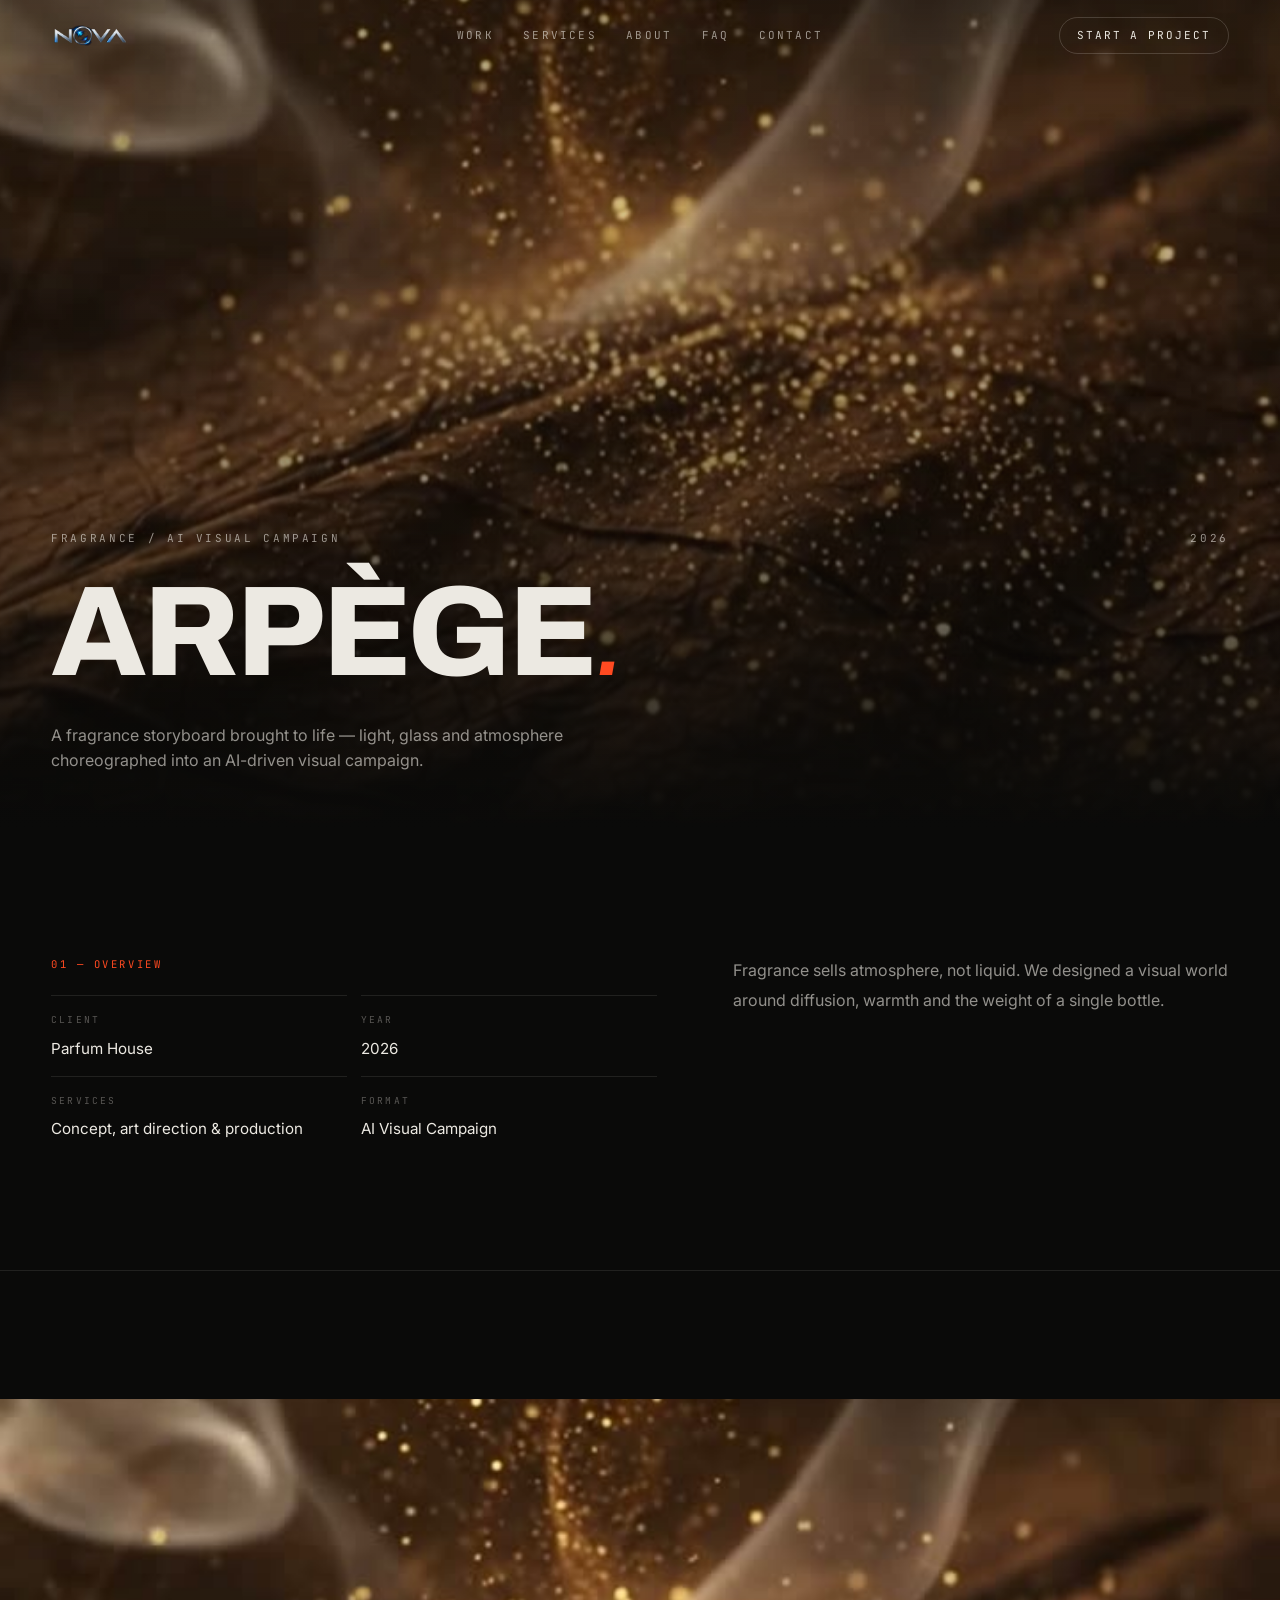
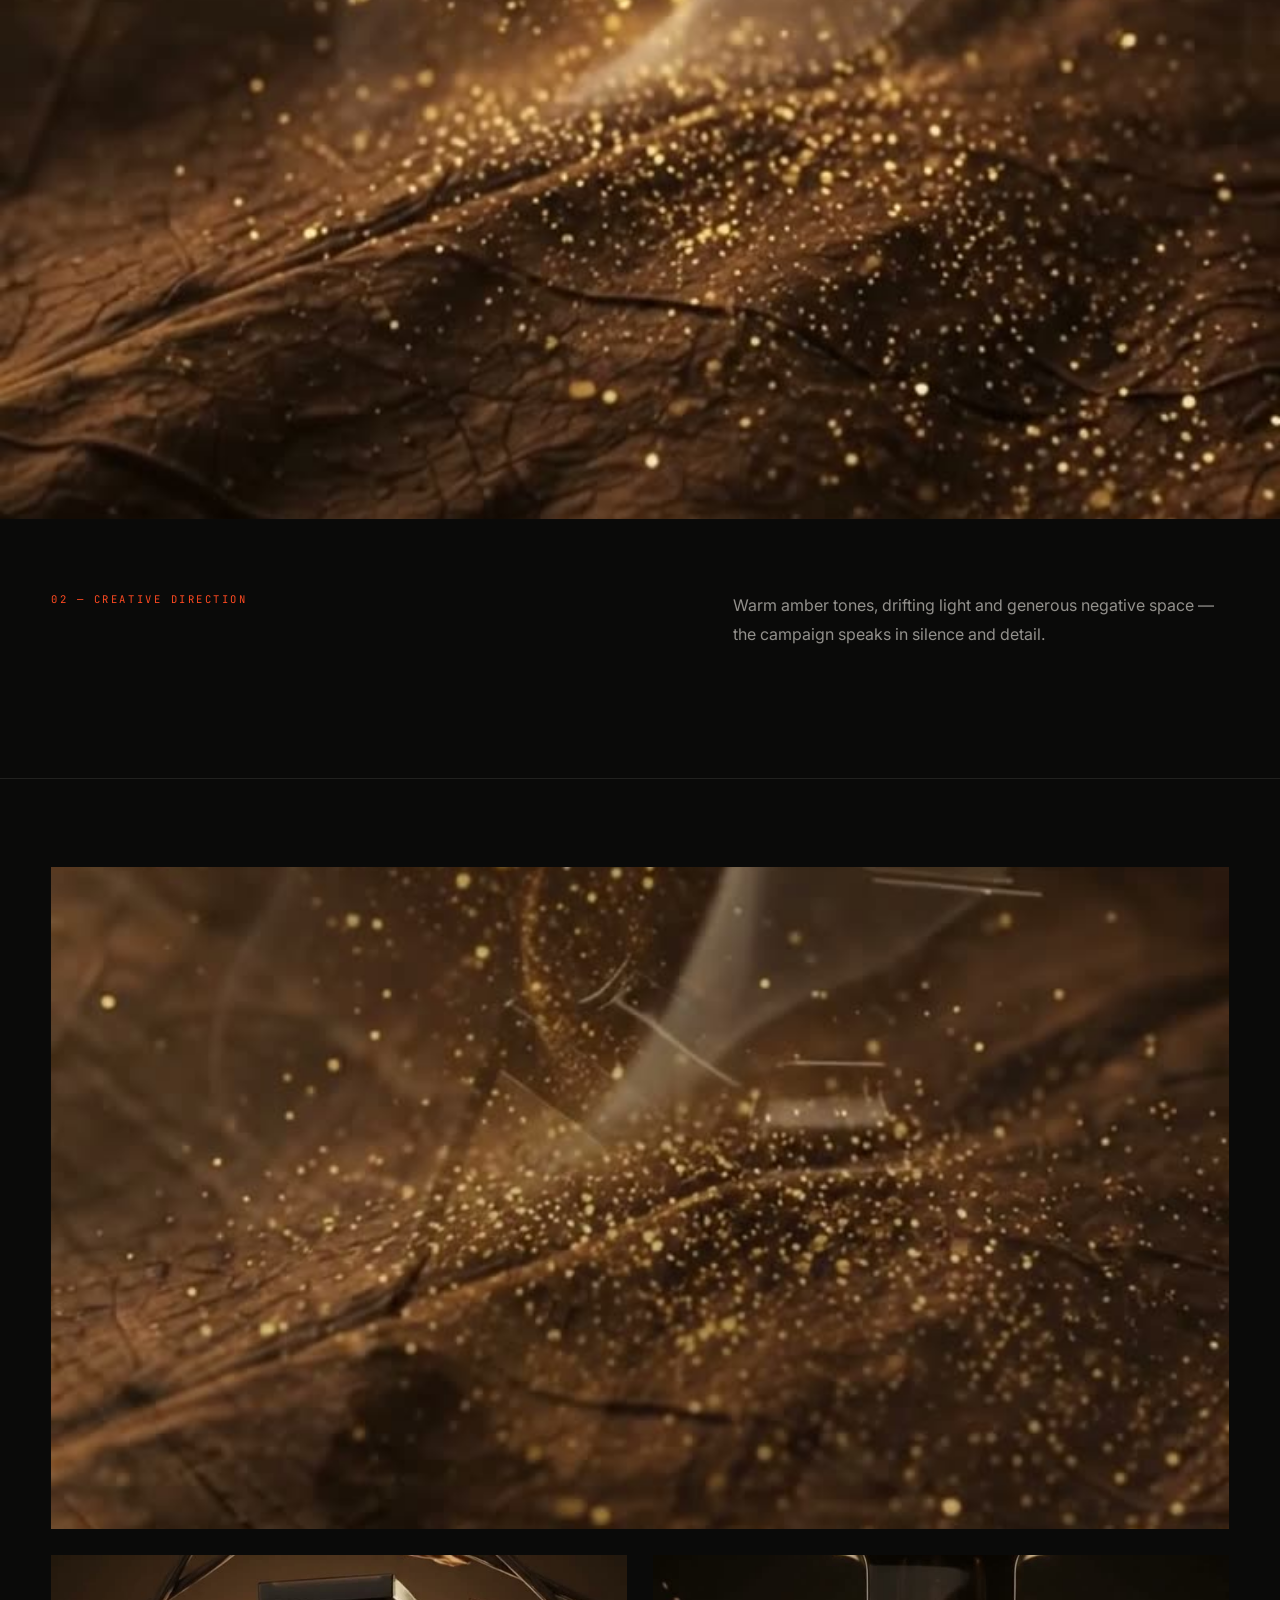
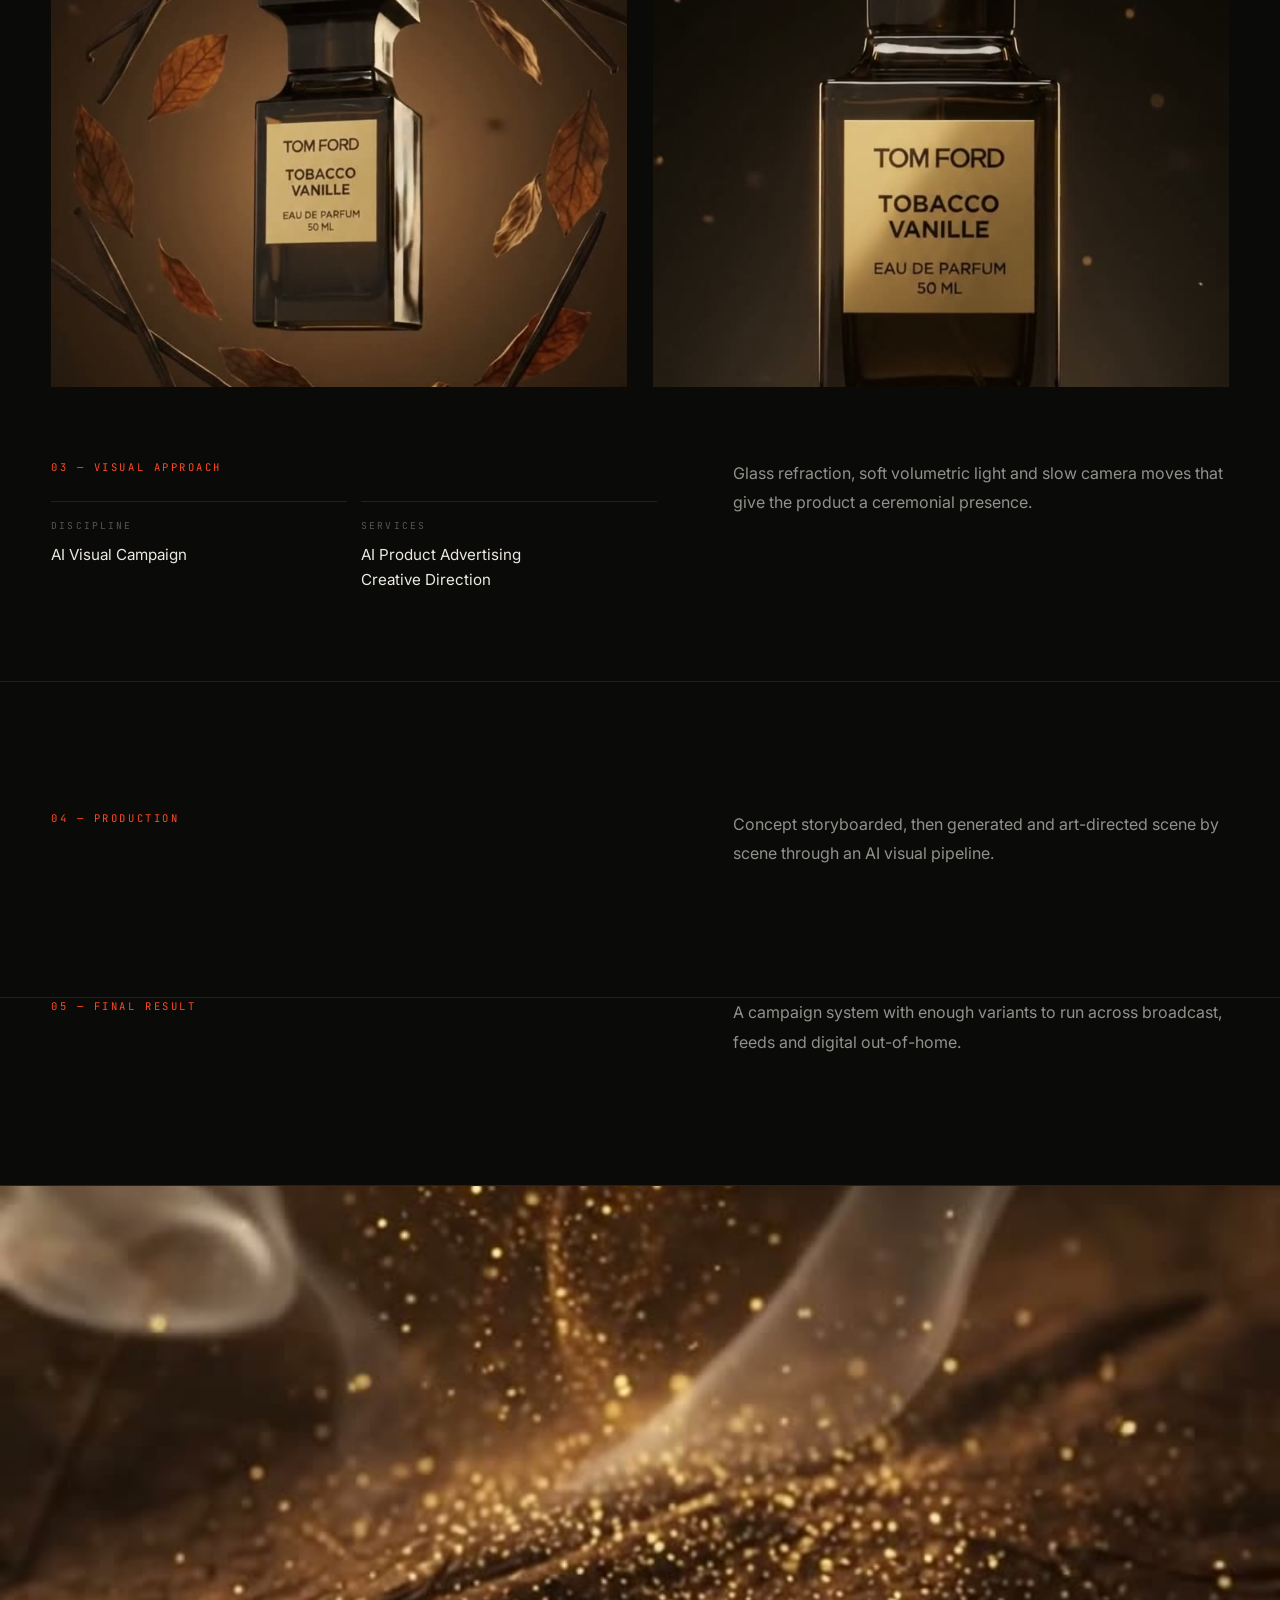
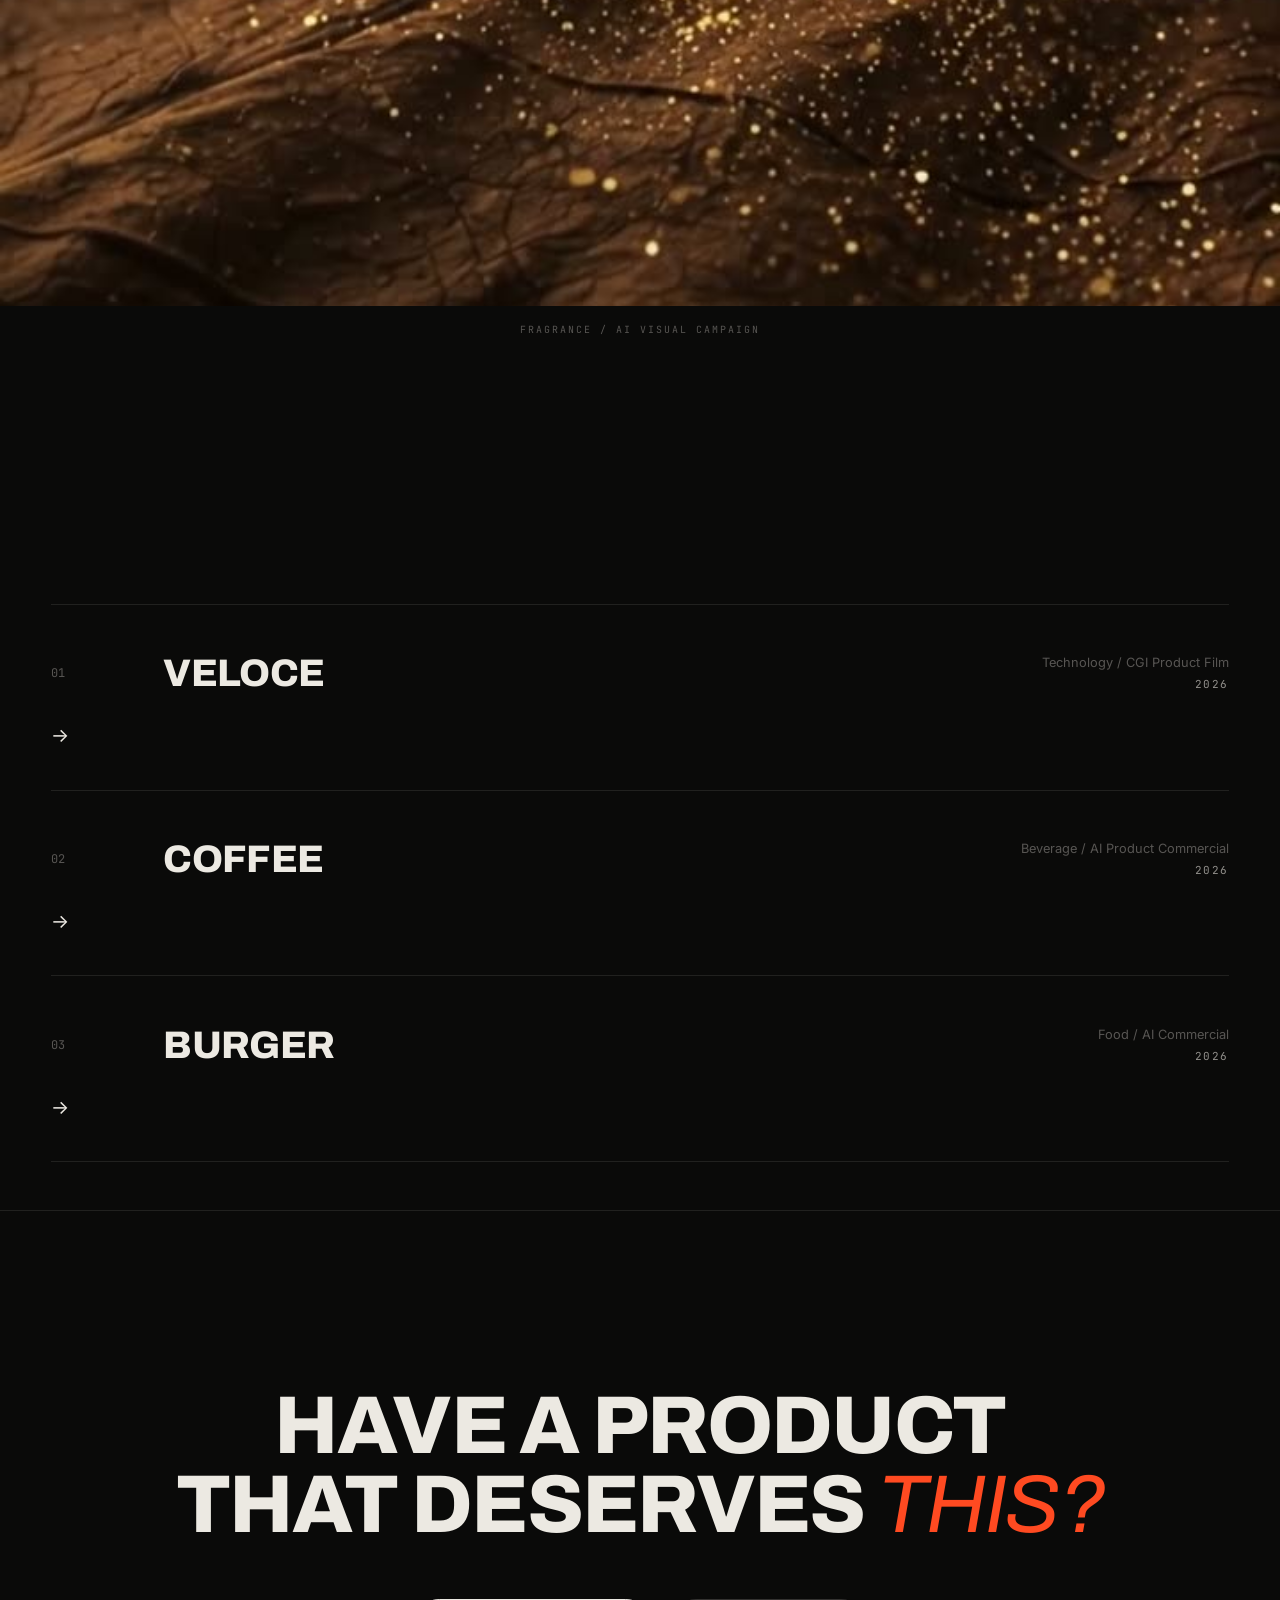
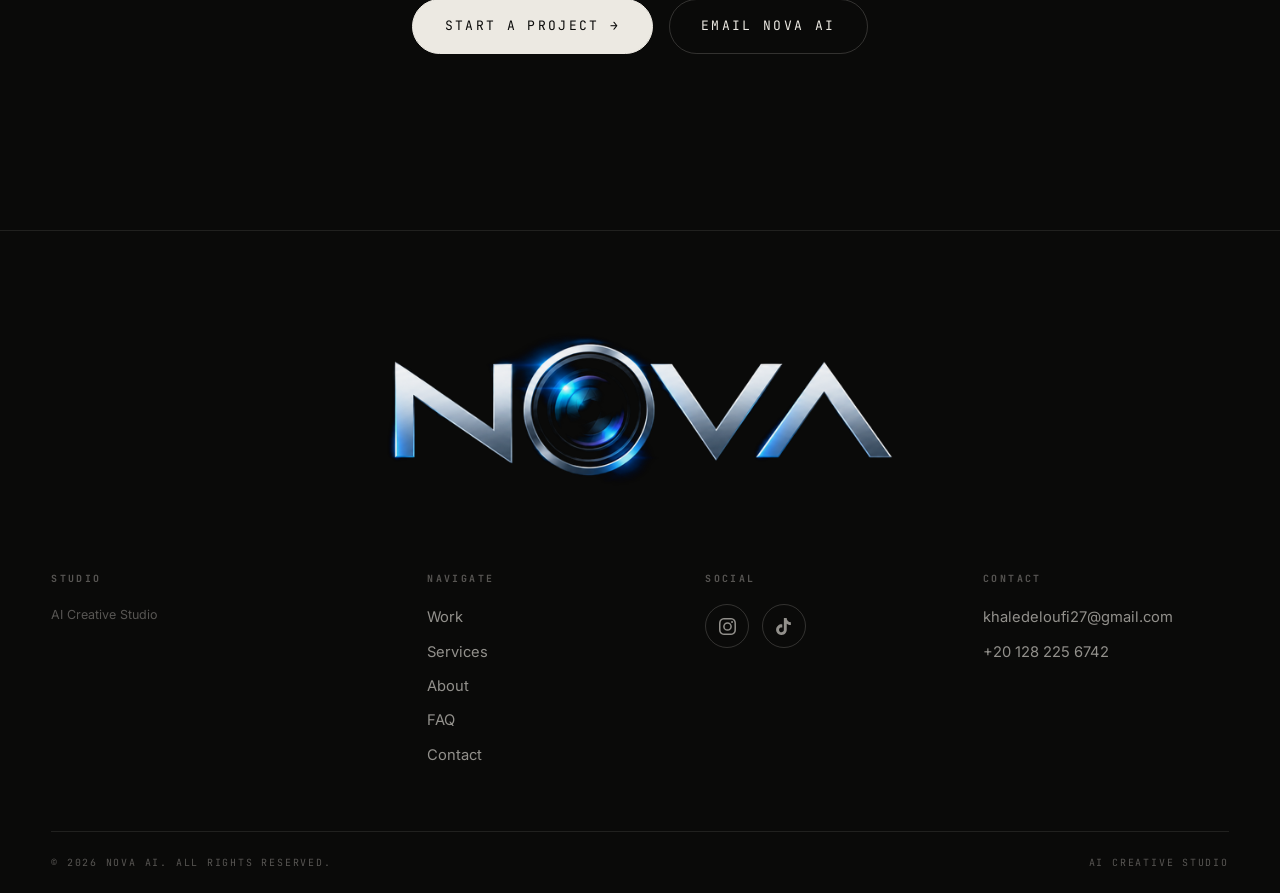
==== work/arpege/index.html @ 45e95714 "Initial NOVA AI portfolio" ====
<!DOCTYPE html>
<html lang="en">
<head>
<meta charset="UTF-8">
<meta name="viewport" content="width=device-width, initial-scale=1.0">
<title>Arpège — NOVA AI Case Study</title>
<meta name="description" content="A fragrance storyboard brought to life — light, glass and atmosphere choreographed into an AI-driven visual campaign.">
<meta name="theme-color" content="#0a0a09">
<meta property="og:type" content="website">
<meta property="og:title" content="Arpège — NOVA AI Case Study">
<meta property="og:description" content="A fragrance storyboard brought to life — light, glass and atmosphere choreographed into an AI-driven visual campaign.">
<meta property="og:image" content="../../assets/img/arpege-poster.jpg">
<meta name="twitter:card" content="summary_large_image">
<link rel="icon" type="image/x-icon" href="../../assets/img/favicon.ico">
<link rel="icon" type="image/png" sizes="32x32" href="../../assets/img/favicon-32.png">
<link rel="apple-touch-icon" href="../../assets/img/apple-touch-icon.png">
<link rel="preconnect" href="https://fonts.googleapis.com">
<link rel="preconnect" href="https://fonts.gstatic.com" crossorigin>
<link href="https://fonts.googleapis.com/css2?family=Archivo:ital,wght@0,400;0,500;0,600;0,700;0,800;0,900;1,400&family=Inter:wght@400;500;600&family=JetBrains+Mono:wght@400;500&display=swap" rel="stylesheet">
<link rel="stylesheet" href="../../assets/css/main.css">
<noscript>
<style>
  .mask > span{ transform:none !important; }
  [data-reveal]{ opacity:1 !important; transform:none !important; }
  .preloader{ display:none !important; }
  .menu{ display:none !important; }
</style>
</noscript>
</head>
<body><div class="scrollbar" aria-hidden="true"><span></span></div>
<header class="nav" id="nav">
  <div class="container nav-inner">
    <a class="nav-logo" href="../../index.html" aria-label="NOVA AI — home">
      <img src="../../assets/img/logo-220.png" alt="NOVA AI">
    </a>
    <nav class="nav-links" aria-label="Primary">
      <a href="../../index.html#work"><span>Work</span></a>
      <a href="../../index.html#services"><span>Services</span></a>
      <a href="../../index.html#about"><span>About</span></a>
      <a href="../../index.html#faq"><span>FAQ</span></a>
      <a href="../../index.html#contact"><span>Contact</span></a>
    </nav>
    <div class="nav-right">
      <a class="nav-cta" href="#start">Start a Project</a>
      <button class="burger" id="burger" aria-label="Open menu" aria-expanded="false" aria-controls="menu"><span></span><span></span></button>
    </div>
  </div>
</header>

<div class="menu" id="menu" aria-hidden="true">
  <nav aria-label="Menu">
    <ul>
      <li><a href="../../index.html#work"><span class="n">01</span>Work</a></li>
      <li><a href="../../index.html#services"><span class="n">02</span>Services</a></li>
      <li><a href="../../index.html#about"><span class="n">03</span>About</a></li>
      <li><a href="../../index.html#faq"><span class="n">04</span>FAQ</a></li>
      <li><a href="../../index.html#contact"><span class="n">05</span>Contact</a></li>
    </ul>
  </nav>
  <div class="menu-foot">
    <span class="label">AI Creative Studio</span>
    <a class="btn btn-ghost" href="#start">Start a Project <span class="ar">→</span></a>
  </div>
</div>
<main>
  <!-- preloader (keeps the cinematic entrance) -->
  <div class="preloader" id="preloader" aria-hidden="true">
    <div class="preloader-inner">
      <img class="preloader-logo" src="../../assets/img/logo-320.png" alt="">
      <div class="preloader-line"><span></span></div>
      <span class="preloader-text label">Case Study</span>
    </div>
  </div>

  <!-- ===== hero ===== -->
  <section class="p-hero" id="top" aria-label="FRAGRANCE / AI VISUAL CAMPAIGN. Arpège">
    <div class="p-hero-media" data-cursor="view">
      <video autoplay muted loop playsinline preload="metadata" poster="../../assets/img/arpege-poster.jpg" data-autoplay aria-hidden="true">
        <source src="../../assets/videos/arpege.mp4" type="video/mp4">
      </video>
      <div class="p-hero-shade"></div>
    </div>
    <div class="container p-hero-inner">
      <div class="p-eyebrow">
        <span class="label">FRAGRANCE / AI VISUAL CAMPAIGN</span>
        <span class="label">2026</span>
      </div>
      <h1 class="ttl">Arpège<em>.</em></h1>
      <p class="p-hero-desc" data-reveal>A fragrance storyboard brought to life — light, glass and atmosphere choreographed into an AI-driven visual campaign.</p>
    </div>
  </section>

  <!-- ===== overview ===== -->
  <section class="p-section first">
    <div class="container p-grid">
      <div>
        <span class="p-kicker">01 — Overview</span>
        <div class="side">
          <div><span class="k">Client</span><span class="v">Parfum House</span></div>
          <div><span class="k">Year</span><span class="v">2026</span></div>
          <div><span class="k">Services</span><span class="v">Concept, art direction & production</span></div>
          <div><span class="k">Format</span><span class="v">AI Visual Campaign</span></div>
        </div>
      </div>
      <div class="p-copy"><p>Fragrance sells atmosphere, not liquid. We designed a visual world around diffusion, warmth and the weight of a single bottle.</p></div>
    </div>
  </section>

  <!-- ===== creative direction (full-bleed media) ===== -->
  <section class="p-section">
    <div class="p-media vid" data-cursor="view">
      <video autoplay muted loop playsinline preload="metadata" poster="../../assets/img/arpege-poster.jpg" data-autoplay aria-hidden="true">
        <source src="../../assets/videos/arpege.mp4" type="video/mp4">
      </video>
    </div>
    <div class="container p-grid" style="margin-top:clamp(2.5rem,6vw,4.5rem)">
      <div>
        <span class="p-kicker">02 — Creative Direction</span>
      </div>
      <div class="p-copy"><p>Warm amber tones, drifting light and generous negative space — the campaign speaks in silence and detail.</p></div>
    </div>
  </section>

  <!-- ===== visual approach (gallery) ===== -->
  <section class="section p-section" style="padding-block:clamp(3rem,7vw,5.5rem)">
    <div class="container">
      <div class="p-gallery">
        <div class="p-media" data-cursor="view"><img src="../../assets/img/arpege-frame-1.jpg" alt="Arpège — shot 01" loading="lazy"></div>
        <div class="p-media" data-cursor="view"><img src="../../assets/img/arpege-frame-2.jpg" alt="Arpège — shot 02" loading="lazy"></div>
        <div class="p-media" data-cursor="view"><img src="../../assets/img/arpege-frame-3.jpg" alt="Arpège — shot 03" loading="lazy"></div>
      </div>
      <div class="p-grid" style="margin-top:clamp(2.5rem,6vw,4.5rem)">
        <div>
          <span class="p-kicker">03 — Visual Approach</span>
          <div class="side" style="margin-top:1.6rem">
            <div><span class="k">Discipline</span><span class="v">AI Visual Campaign</span></div>
            <div><span class="k">Services</span><span class="v">AI Product Advertising<br>Creative Direction</span></div>
          </div>
        </div>
        <div class="p-copy"><p>Glass refraction, soft volumetric light and slow camera moves that give the product a ceremonial presence.</p></div>
      </div>
    </div>
  </section>

  <!-- ===== production + final result ===== -->
  <section class="p-section">
    <div class="container p-grid">
      <div>
        <span class="p-kicker">04 — Production</span>
      </div>
      <div class="p-copy"><p>Concept storyboarded, then generated and art-directed scene by scene through an AI visual pipeline.</p></div>
    </div>
  </section>

  <section class="p-section" style="padding-top:0">
    <div class="container p-grid" style="margin-top:0">
      <div>
        <span class="p-kicker">05 — Final Result</span>
      </div>
      <div class="p-copy"><p>A campaign system with enough variants to run across broadcast, feeds and digital out-of-home.</p></div>
    </div>
  </section>

  <!-- ===== looping film ===== -->
  <section class="p-video">
    <div class="p-media vid" data-cursor="view">
      <video autoplay muted loop playsinline preload="metadata" poster="../../assets/img/arpege-poster.jpg" data-autoplay aria-hidden="true">
        <source src="../../assets/videos/arpege.mp4" type="video/mp4">
      </video>
    </div>
    <p class="cap">FRAGRANCE / AI VISUAL CAMPAIGN</p>
  </section>

  <!-- ===== related ===== -->
  <section class="section" style="padding-bottom:clamp(2rem,4vw,3rem)" aria-label="Related projects">
    <div class="container">
      <div class="section-head">
        <p class="label" data-reveal>Next — Case Studies</p>
      </div>
      <ul class="related">
<li>
          <a href="../veloce/index.html" data-cursor="view">
            <span class="num">01</span>
            <h3>Veloce</h3>
            <span class="meta">Technology / CGI Product Film<br><span class="label" style="letter-spacing:.14em">2026</span></span>
            <span class="ar">→</span>
          </a>
        </li>
<li>
          <a href="../coffee/index.html" data-cursor="view">
            <span class="num">02</span>
            <h3>Coffee</h3>
            <span class="meta">Beverage / AI Product Commercial<br><span class="label" style="letter-spacing:.14em">2026</span></span>
            <span class="ar">→</span>
          </a>
        </li>
<li>
          <a href="../burger/index.html" data-cursor="view">
            <span class="num">03</span>
            <h3>Burger</h3>
            <span class="meta">Food / AI Commercial<br><span class="label" style="letter-spacing:.14em">2026</span></span>
            <span class="ar">→</span>
          </a>
        </li>
      </ul>
    </div>
  </section>

  <!-- ===== CTA ===== -->
  <section class="p-cta" id="start">
    <h2 class="glow" data-reveal>Have a product<br>that deserves <em>this?</em></h2>
    <div class="contact-ctas" style="justify-content:center" data-reveal>
      <a class="btn btn-solid btn-big magnetic" href="mailto:khaledeloufi27@gmail.com?subject=Project%20Inquiry%20%E2%80%94%20NOVA%20AI">Start a Project <span class="ar">→</span></a>
      <a class="btn btn-line btn-big magnetic" href="mailto:khaledeloufi27@gmail.com">Email NOVA AI</a>
    </div>
  </section>

  <footer class="footer">
    <div class="container">
      <div class="footer-wordmark" aria-hidden="true"><img src="../../assets/img/logo-640.png" alt=""></div>
      <div class="footer-mid">
        <div><h4>Studio</h4><p class="tagline">AI Creative Studio</p></div>
        <div><h4>Navigate</h4><ul>
          <li><a href="../../index.html#work">Work</a></li>
          <li><a href="../../index.html#services">Services</a></li>
          <li><a href="../../index.html#about">About</a></li>
          <li><a href="../../index.html#faq">FAQ</a></li>
          <li><a href="../../index.html#contact">Contact</a></li>
        </ul></div>
        <div><h4>Social</h4><div class="soc-row">
          <a class="soc" href="https://www.instagram.com/nova__ai__" target="_blank" rel="noopener" aria-label="NOVA AI on Instagram"><svg viewBox="0 0 24 24" aria-hidden="true"><path d="M12 0C8.74 0 8.33.01 7.05.07 5.78.13 4.9.33 4.14.63c-.79.31-1.46.72-2.13 1.38C1.35 2.68.94 3.35.63 4.14.33 4.9.13 5.78.07 7.05.01 8.33 0 8.74 0 12s.01 3.67.07 4.95c.06 1.27.26 2.15.56 2.91.31.79.72 1.46 1.38 2.13.67.66 1.34 1.07 2.13 1.38.76.3 1.64.5 2.91.56 1.28.06 1.69.07 4.95.07s3.67-.01 4.95-.07c1.27-.06 2.15-.26 2.91-.56.79-.31 1.46-.72 2.13-1.38.66-.67 1.07-1.34 1.38-2.13.3-.76.5-1.64.56-2.91.06-1.28.07-1.69.07-4.95s-.01-3.67-.07-4.95c-.06-1.27-.26-2.15-.56-2.91-.31-.79-.72-1.46-1.38-2.13A5.9 5.9 0 0 0 19.86.63c-.76-.3-1.64-.5-2.91-.56C15.67.01 15.26 0 12 0zm0 2.16c3.2 0 3.58.01 4.85.07 1.17.06 1.8.25 2.23.41.56.22.96.48 1.38.9.42.42.68.82.9 1.38.16.43.35 1.06.41 2.23.06 1.27.07 1.65.07 4.85s-.01 3.58-.07 4.85c-.06 1.17-.25 1.8-.41 2.23-.22.56-.48.96-.9 1.38-.42.42-.82.68-1.38.9-.43.16-1.06.35-2.23.41-1.27.06-1.65.07-4.85.07s-3.58-.01-4.85-.07c-1.17-.06-1.8-.25-2.23-.41a3.7 3.7 0 0 1-1.38-.9 3.7 3.7 0 0 1-.9-1.38c-.16-.43-.35-1.06-.41-2.23C2.17 15.58 2.16 15.2 2.16 12s.01-3.58.07-4.85c.06-1.17.25-1.8.41-2.23.22-.56.48-.96.9-1.38.42-.42.82-.68 1.38-.9.43-.16 1.06-.35 2.23-.41 1.27-.06 1.65-.07 4.85-.07zM12 5.84A6.16 6.16 0 1 0 18.16 12 6.16 6.16 0 0 0 12 5.84zm0 10.15A4 4 0 1 1 16 12a4 4 0 0 1-4 3.99zm7.85-10.4a1.44 1.44 0 1 1-1.44-1.44 1.44 1.44 0 0 1 1.44 1.44z"/></svg></a>
          <a class="soc" href="https://www.tiktok.com/@nova..ai7" target="_blank" rel="noopener" aria-label="NOVA AI on TikTok"><svg viewBox="0 0 24 24" aria-hidden="true"><path d="M12.525.02c1.31-.02 2.61-.01 3.91-.02.08 1.53.63 3.09 1.75 4.17 1.12 1.11 2.7 1.62 4.24 1.79v4.03c-1.44-.05-2.89-.35-4.2-.97-.57-.26-1.1-.59-1.62-.93-.01 2.92.01 5.84-.02 8.75-.08 1.4-.54 2.79-1.35 3.94-1.31 1.92-3.58 3.17-5.91 3.21-1.43.08-2.86-.31-4.08-1.03-2.02-1.19-3.44-3.37-3.65-5.71-.02-.5-.03-1-.01-1.49.18-1.9 1.12-3.72 2.58-4.96 1.66-1.44 3.98-2.13 6.15-1.72.02 1.48-.04 2.96-.04 4.44-.99-.32-2.15-.23-3.02.37-.63.41-1.11 1.04-1.36 1.75-.21.51-.15 1.07-.14 1.61.24 1.64 1.82 3.02 3.5 2.87 1.12-.01 2.19-.66 2.77-1.61.19-.33.4-.67.41-1.06.1-1.79.06-3.57.07-5.36.01-4.03-.01-8.05.02-12.07z"/></svg></a>
        </div></div>
        <div><h4>Contact</h4><ul>
          <li><a href="mailto:khaledeloufi27@gmail.com">khaledeloufi27@gmail.com</a></li>
          <li><a href="https://wa.me/201282256742">+20 128 225 6742</a></li>
        </ul></div>
      </div>
      <div class="footer-base">
        <span>© <span data-year>2026</span> NOVA AI. All rights reserved.</span>
        <span>AI Creative Studio</span>
      </div>
    </div>
  </footer>
</main>
<script src="../../assets/js/main.js"></script>
</body>
</html>
---- assets/css/main.css ----
/* ============================================================
   NOVA AI — Creative Studio
   Design system: dark, editorial, cinematic, restrained.
   ============================================================ */

:root{
  --bg:        #0a0a09;
  --bg-2:      #0e0e0d;
  --bg-3:      #141412;
  --ink:       #ece9e2;
  --ink-2:     rgba(236,233,226,.6);
  --ink-3:     rgba(236,233,226,.34);
  --line:      rgba(236,233,226,.10);
  --line-2:    rgba(236,233,226,.18);
  --accent:    #ff4a21;
  --accent-soft: rgba(255,74,33,.14);
  --font-d: "Archivo", "Helvetica Neue", Arial, sans-serif;
  --font-b: "Inter", "Helvetica Neue", Arial, sans-serif;
  --font-m: "JetBrains Mono", ui-monospace, monospace;
  --ease: cubic-bezier(.22,1,.36,1);
  --ease-io: cubic-bezier(.65,.05,.36,1);
  --pad: clamp(1.25rem, 4vw, 3.5rem);
  --nav-h: 4.5rem;
}

*{ margin:0; padding:0; box-sizing:border-box; }
html{ scroll-behavior:smooth; scroll-padding-top:5.5rem; -webkit-text-size-adjust:100%; }
html,body{ overflow-x:clip; }
body{
  background:var(--bg);
  color:var(--ink);
  font-family:var(--font-b);
  font-size:16px;
  line-height:1.6;
  font-weight:400;
  -webkit-font-smoothing:antialiased;
  text-rendering:optimizeLegibility;
  overflow-x:clip;
}
::selection{ background:var(--accent); color:#0a0a09; }
a:focus-visible, button:focus-visible{ outline:1px solid var(--accent); outline-offset:4px; }

/* ---------- links / base ---------- */
a{ color:inherit; text-decoration:none; }
img{ display:block; max-width:100%; }
video{ display:block; }
button{ font-family:inherit; color:inherit; background:none; border:0; cursor:pointer; }
ul,ol{ list-style:none; }

.container{ width:100%; max-width:104rem; margin:0 auto; padding-inline:var(--pad); }
.u-mono{ font-family:var(--font-m); font-weight:400; }

/* ---------- display type ---------- */
.h-xl{ font-family:var(--font-d); font-weight:800; text-transform:uppercase;
  font-size:clamp(2.9rem, 8.2vw, 9.5rem); line-height:.94; letter-spacing:-.02em; }
.h-lg{ font-family:var(--font-d); font-weight:800; text-transform:uppercase;
  font-size:clamp(2.2rem, 5.4vw, 6.4rem); line-height:.98; letter-spacing:-.02em; }
.h-md{ font-family:var(--font-d); font-weight:700; text-transform:uppercase;
  font-size:clamp(1.4rem, 2.6vw, 2.6rem); line-height:1.05; letter-spacing:-.01em; }
.u-em{ font-style:italic; font-weight:400; }

.label{ font-family:var(--font-m); font-size:.6875rem; letter-spacing:.24em;
  text-transform:uppercase; color:var(--ink-2); }
.label .num{ color:var(--accent); margin-right:.9em; }
.prose{ color:var(--ink-2); font-size:1.06rem; line-height:1.75; max-width:34em; }

/* ---------- reveal / motion base ---------- */
.mask{ display:block; overflow:hidden; padding-block:.06em; margin-block:-.06em; }
.mask > span{ display:block; transform:translateY(112%); transition:transform 1.1s var(--ease); will-change:transform; }
.in .mask > span, .mask.in > span{ transform:translateY(0); }
[data-reveal]{ opacity:0; transform:translateY(28px); transition:opacity .9s var(--ease), transform .9s var(--ease); transition-delay:var(--d,0s); }
[data-reveal].in{ opacity:1; transform:none; }
[data-reveal="fade"]{ transform:none; }

/* ---------- buttons ---------- */
.btn{ position:relative; display:inline-flex; align-items:center; gap:.8em;
  font-family:var(--font-m); font-size:.75rem; letter-spacing:.18em; text-transform:uppercase;
  padding:1.05em 1.9em; white-space:nowrap; border-radius:999px;
  transition:color .45s var(--ease), border-color .45s var(--ease), background .45s var(--ease); }
.btn .ar{ display:inline-block; transition:transform .45s var(--ease); }
.btn:hover .ar{ transform:translateX(.35em); }
.btn-solid{ background:var(--ink); color:#0a0a09; border:1px solid var(--ink); }
.btn-solid:hover{ background:var(--accent); border-color:var(--accent); }
.btn-ghost{ border:1px solid var(--line-2); color:var(--ink); }
.btn-ghost:hover{ border-color:var(--ink); background:rgba(236,233,226,.06); }
.btn-line{ border:1px solid var(--line-2); color:var(--ink); }
.btn-line:hover{ border-color:var(--ink); background:rgba(236,233,226,.06); }
.btn-big{ font-size:.8125rem; padding:1.25em 2.4em; }
a.btn-accent{ background:var(--accent); border-color:var(--accent); color:#0a0a09; }
a.btn-accent:hover{ background:var(--ink); border-color:var(--ink); }

/* ============================================================
   PRELOADER
   ============================================================ */
.preloader{ position:fixed; inset:0; z-index:200; background:#0a0a09;
  display:grid; place-items:center; transition:opacity .8s var(--ease-io), visibility .8s; }
.preloader.done{ opacity:0; visibility:hidden; }
.preloader-inner{ display:grid; justify-items:center; gap:1.4rem; }
.preloader-logo{ height:2.2rem; width:auto; opacity:0; transform:translateY(14px);
  animation:pl-in 1s var(--ease) .05s forwards; }
.preloader-line{ width:11rem; height:1px; background:var(--line-2); overflow:hidden; }
.preloader-line span{ display:block; height:100%; width:100%; background:var(--accent);
  transform:scaleX(0); transform-origin:left; animation:pl-line 1.6s var(--ease) .15s forwards; }
.preloader-text{ opacity:0; animation:pl-in .8s var(--ease) .7s forwards; }
@keyframes pl-in{ to{ opacity:1; transform:none; } }
@keyframes pl-line{ to{ transform:scaleX(1); } }

/* ============================================================
   NAVIGATION
   ============================================================ */
.nav{ position:fixed; inset:0 0 auto 0; z-index:100; height:var(--nav-h);
  display:flex; align-items:center;
  transition:background .5s var(--ease-io), border-color .5s var(--ease-io), height .5s var(--ease-io);
  border-bottom:1px solid transparent; }
.nav.scrolled{ background:rgba(10,10,9,.72); -webkit-backdrop-filter:blur(18px); backdrop-filter:blur(18px);
  border-bottom-color:var(--line); height:3.9rem; }
.nav-inner{ display:grid; grid-template-columns:1fr auto 1fr; align-items:center; gap:1rem; width:100%; }
.nav-logo{ display:flex; align-items:center; }
.nav-logo img{ height:1.6rem; width:auto; opacity:.94; transition:opacity .3s; }
.nav-logo:hover img{ opacity:1; }
.nav-links{ display:flex; gap:.6rem; }
.nav-links a{ position:relative; font-family:var(--font-m); font-size:.6875rem; letter-spacing:.2em;
  text-transform:uppercase; color:var(--ink-2); padding:.6em .9em; transition:color .3s; }
.nav-links a span{ position:relative; }
.nav-links a span::after{ content:""; position:absolute; left:0; bottom:-.3em; height:1px; width:100%;
  background:var(--ink); transform:scaleX(0); transform-origin:right; transition:transform .5s var(--ease); }
.nav-links a:hover{ color:var(--ink); }
.nav-links a:hover span::after{ transform:scaleX(1); transform-origin:left; }
.nav-right{ display:flex; align-items:center; justify-content:flex-end; gap:1rem; }
.nav-cta{ font-family:var(--font-m); font-size:.6875rem; letter-spacing:.18em; text-transform:uppercase;
  border:1px solid var(--line-2); border-radius:999px; padding:.8em 1.5em; transition:all .4s var(--ease); }
.nav-cta:hover{ background:var(--ink); color:#0a0a09; border-color:var(--ink); }

/* burger */
.burger{ position:relative; width:44px; height:44px; display:none; place-items:center; }
.burger span{ position:absolute; left:50%; width:20px; height:1.5px; background:var(--ink);
  transform:translateX(-50%); transition:transform .45s var(--ease), top .45s var(--ease), opacity .3s; }
.burger span:nth-child(1){ top:calc(50% - 5px); }
.burger span:nth-child(2){ top:calc(50% + 5px); }
.burger.open span:nth-child(1){ top:50%; transform:translateX(-50%) rotate(45deg); }
.burger.open span:nth-child(2){ top:50%; transform:translateX(-50%) rotate(-45deg); }

/* fullscreen menu */
.menu{ position:fixed; inset:0; z-index:90; background:rgba(10,10,9,.98);
  -webkit-backdrop-filter:blur(24px); backdrop-filter:blur(24px);
  display:flex; flex-direction:column; justify-content:center; padding:0 var(--pad);
  opacity:0; visibility:hidden; transition:opacity .55s var(--ease-io), visibility .55s; }
.menu.open{ opacity:1; visibility:visible; }
.menu ul{ display:grid; gap:.4rem; margin-bottom:2.6rem; }
.menu ul a{ font-family:var(--font-d); font-weight:800; text-transform:uppercase;
  font-size:clamp(2.6rem, 11vw, 5rem); line-height:1.02; letter-spacing:-.02em; color:var(--ink-2);
  display:block; padding:.08em 0; transition:color .35s var(--ease), transform .5s var(--ease); }
.menu ul a:hover{ color:var(--ink); transform:translateX(.6rem); }
.menu ul a .n{ font-family:var(--font-m); font-size:.68rem; letter-spacing:.2em; color:var(--accent);
  vertical-align:super; margin-right:.6em; }
.menu-foot{ position:absolute; bottom:clamp(1.6rem,5vh,3rem); left:var(--pad); right:var(--pad);
  display:flex; justify-content:space-between; align-items:center; }

/* scroll progress */
.scrollbar{ position:fixed; top:0; left:0; z-index:160; height:2px; width:100%;
  background:transparent; pointer-events:none; }
.scrollbar span{ display:block; height:100%; width:100%; background:var(--accent);
  transform:scaleX(0); transform-origin:left; will-change:transform; }

/* ============================================================
   HERO
   ============================================================ */
.hero{ position:relative; min-height:100svh; display:flex; align-items:flex-end; overflow:hidden; }
.hero-media{ position:absolute; inset:-8% 0; z-index:0; will-change:transform; }
.hero-media video{ width:100%; height:100%; object-fit:cover; }
.hero-shade{ position:absolute; inset:0;
  background:
    radial-gradient(120% 90% at 50% 10%, rgba(10,10,9,.28) 0%, rgba(10,10,9,.1) 38%, rgba(10,10,9,.72) 82%, var(--bg) 100%),
    linear-gradient(to top, var(--bg) 0%, rgba(10,10,9,.35) 34%, rgba(10,10,9,.2) 70%, rgba(10,10,9,.55) 100%); }
.hero-inner{ position:relative; z-index:2; width:100%; padding-bottom:clamp(2.4rem,7vh,4.5rem); }
.hero-eyebrow{ margin-bottom:clamp(1.2rem,3vh,2rem); }
.hero-title{ font-family:var(--font-d); font-weight:800; text-transform:uppercase;
  font-size:clamp(2.4rem, 9.6vw, 11.5rem); line-height:.92; letter-spacing:-.025em;
  margin-bottom:clamp(2rem,6vh,3.6rem); }
.hero-title em{ font-style:italic; font-weight:400; color:var(--accent); }
.hero-foot{ display:grid; grid-template-columns:1.2fr .8fr; gap:2rem; align-items:end; }
.hero-sub{ color:var(--ink-2); font-size:clamp(1rem,1.4vw,1.15rem); line-height:1.7; max-width:30em; }
.hero-ctas{ display:flex; gap:1rem; flex-wrap:wrap; justify-content:flex-end; }
.hero-side{
  position:absolute; left:var(--pad); bottom:clamp(2.4rem,7vh,4.5rem); z-index:2;
  writing-mode:vertical-rl; transform:rotate(180deg);
  font-family:var(--font-m); font-size:.625rem; letter-spacing:.28em; text-transform:uppercase;
  color:var(--ink-3); display:none; }
.hero-scroll{ position:absolute; right:var(--pad); bottom:clamp(2.4rem,7vh,4.5rem); z-index:2;
  display:flex; flex-direction:column; align-items:center; gap:.9rem; }
.hero-scroll .t{ font-family:var(--font-m); font-size:.625rem; letter-spacing:.28em; text-transform:uppercase; color:var(--ink-3); }
.hero-scroll .l{ width:1px; height:3.2rem; overflow:hidden; background:var(--line-2); position:relative; }
.hero-scroll .l::after{ content:""; position:absolute; top:-40%; left:0; width:100%; height:40%; background:var(--ink);
  animation:drip 2.4s var(--ease) infinite; }
@keyframes drip{ 0%{ top:-40%; } 100%{ top:110%; } }

/* ============================================================
   GENERIC SECTION
   ============================================================ */
.section{ position:relative; padding-block:clamp(5.5rem, 14vw, 11rem); }
.section-head{ margin-bottom:clamp(2.4rem,6vw,4.5rem); display:grid; gap:1.6rem; }
.section-head .row1{ display:flex; justify-content:space-between; align-items:baseline; gap:1rem; }
.section-head .sub{ color:var(--ink-2); max-width:34em; }

/* ---------- marquee ---------- */
.marquee{ border-top:1px solid var(--line); border-bottom:1px solid var(--line);
  overflow:hidden; padding-block:1.05rem; }
.marquee-track{ display:flex; width:max-content; gap:0; animation:marq 40s linear infinite; }
.marquee:hover .marquee-track{ animation-play-state:paused; }
.marquee-item{ display:flex; align-items:center; gap:2.6rem; padding-right:2.6rem;
  font-family:var(--font-m); font-size:.7rem; letter-spacing:.24em; text-transform:uppercase; color:var(--ink-2); white-space:nowrap; }
.marquee-item::after{ content:"✦"; color:var(--accent); font-size:.8em; }
@keyframes marq{ to{ transform:translateX(-50%); } }

/* ============================================================
   MANIFESTO
   ============================================================ */
.manifesto .big{ font-family:var(--font-d); font-weight:800; text-transform:uppercase;
  font-size:clamp(2.5rem, 7vw, 8rem); line-height:.96; letter-spacing:-.02em; }
.manifesto .big .row{ display:block; }
.manifesto-copy{ display:grid; grid-template-columns:1.1fr .9fr; gap:clamp(2rem,6vw,6rem);
  margin-top:clamp(2.5rem,6vw,4.5rem); align-items:start; }
.manifesto-pull{ display:grid; gap:1.2rem; }
.manifesto-pull p{ font-family:var(--font-d); font-weight:700; text-transform:uppercase; font-size:clamp(1.1rem,2vw,1.7rem); letter-spacing:-.01em; color:var(--ink); }
.manifesto-pull p span{ color:var(--accent); }

/* ============================================================
   SERVICES
   ============================================================ */
.service-list{ border-top:1px solid var(--line); }
.service{ border-bottom:1px solid var(--line); }
.service > button{ width:100%; display:grid; grid-template-columns:minmax(3rem,7rem) 1fr auto;
  align-items:center; gap:1rem; padding:clamp(1.6rem,4vw,2.6rem) 0; text-align:left; }
.service .num{ font-family:var(--font-m); font-size:.8rem; color:var(--ink-3); transition:color .4s; }
.service .ttl{ font-family:var(--font-d); font-weight:800; text-transform:uppercase;
  font-size:clamp(1.5rem,3.4vw,3rem); line-height:1; letter-spacing:-.015em; transition:transform .5s var(--ease); display:inline-block; }
.service .plus{ position:relative; width:34px; height:34px; border:1px solid var(--line-2); border-radius:50%;
  transition:background .4s, border-color .4s, transform .5s var(--ease); }
.service .plus::before,.service .plus::after{ content:""; position:absolute; background:var(--ink); top:50%; left:50%;
  transform:translate(-50%,-50%); transition:transform .5s var(--ease); }
.service .plus::before{ width:12px; height:1.5px; }
.service .plus::after{ width:1.5px; height:12px; }
.service:hover .num{ color:var(--accent); }
.service:hover .ttl{ transform:translateX(.5rem); }
.service.open .plus{ background:var(--ink); }
.service.open .plus::before{ transform:translate(-50%,-50%) rotate(90deg); }
.service.open .plus::after{ transform:translate(-50%,-50%) rotate(90deg); }
.service-detail{ display:grid; grid-template-rows:0fr; transition:grid-template-rows .7s var(--ease); }
.service.open .service-detail{ grid-template-rows:1fr; }
.service-detail .inner{ overflow:hidden; }
.service-detail .box{ padding:0 0 clamp(1.8rem,4vw,2.8rem); max-width:56rem;
  display:grid; grid-template-columns:1.4fr 1fr; gap:2.4rem; }
.service-detail .d{ color:var(--ink-2); font-size:1rem; line-height:1.75; }
.service-detail .tags{ display:flex; flex-wrap:wrap; gap:.5rem; align-content:flex-start; }
.service-detail .tags span{ font-family:var(--font-m); font-size:.65rem; letter-spacing:.18em; text-transform:uppercase;
  color:var(--ink-2); border:1px solid var(--line-2); border-radius:999px; padding:.55em 1em; }

/* ============================================================
   PROCESS
   ============================================================ */
.process-grid{ display:grid; grid-template-columns:1fr 1.1fr; gap:clamp(2rem,8vw,8rem); align-items:start; }
.process-left{ position:sticky; top:9rem; display:grid; gap:1.6rem; }
.process-left .num{ color:var(--accent); }
.steps{ border-top:1px solid var(--line); position:relative; }
.step{ position:relative; border-bottom:1px solid var(--line); padding:clamp(1.8rem,4vw,2.6rem) 0;
  display:grid; grid-template-columns:minmax(3rem,4.5rem) 1fr; gap:1rem; }
.step .num{ font-family:var(--font-m); font-size:.78rem; color:var(--ink-3); padding-top:.3em; }
.step h3{ font-family:var(--font-d); font-weight:800; text-transform:uppercase; font-size:clamp(1.2rem,2.4vw,2rem); letter-spacing:-.01em; margin-bottom:.5rem; }
.step p{ color:var(--ink-2); max-width:30em; }
.step::before{ content:""; position:absolute; left:-1px; top:0; width:1px; height:100%;
  background:var(--accent); transform:scaleY(0); transform-origin:top; transition:transform 1s var(--ease); }
.step.in::before{ transform:scaleY(1); }

/* ============================================================
   SELECTED WORK
   ============================================================ */
.work-sub{ color:var(--ink-2); max-width:36em; }

/* featured */
.featured{ display:block; position:relative; margin-top:clamp(2.5rem,6vw,4rem); cursor:pointer; }
.featured-media{ position:relative; overflow:hidden; aspect-ratio:16/9; background:var(--bg-2); will-change:transform; }
.featured-media video, .featured-media img{ width:100%; height:100%; object-fit:cover; transform:scale(1.02); transition:transform 1.4s var(--ease); }
.featured:hover .featured-media video{ transform:scale(1.06); }
.featured-shade{ position:absolute; inset:0; background:linear-gradient(to top, rgba(10,10,9,.82), rgba(10,10,9,.08) 55%); opacity:.9; transition:opacity .6s; }
.featured .top-line{ position:absolute; top:0; left:0; right:0; padding:1.4rem 1.6rem; display:flex; justify-content:space-between;
  font-family:var(--font-m); font-size:.65rem; letter-spacing:.22em; text-transform:uppercase; color:var(--ink-2); }
.featured .foot-line{ position:absolute; left:0; right:0; bottom:0; padding:1.6rem;
  display:flex; justify-content:space-between; align-items:flex-end; gap:1rem;
  transform:translateY(0); transition:transform .6s var(--ease); }
.featured .f-ttl{ font-family:var(--font-d); font-weight:800; text-transform:uppercase; font-size:clamp(1.8rem,4vw,3.4rem); letter-spacing:-.02em; line-height:.95; }
.featured .f-meta{ text-align:right; color:var(--ink-2); font-size:.85rem; }
.featured .f-meta .cat{ font-family:var(--font-m); font-size:.6rem; letter-spacing:.2em; text-transform:uppercase; color:var(--ink-3); display:block; margin-bottom:.4rem; }
.featured .go{ position:absolute; top:50%; left:50%; transform:translate(-50%,-50%);
  display:inline-flex; align-items:center; gap:.7em; font-family:var(--font-m); font-size:.7rem; letter-spacing:.22em; text-transform:uppercase;
  border:1px solid var(--line-2); padding:1em 1.7em; border-radius:999px; -webkit-backdrop-filter:blur(6px); backdrop-filter:blur(6px);
  opacity:0; transition:opacity .5s var(--ease), background .4s, border-color .4s; }
.featured:hover .go{ opacity:1; }
.featured .go:hover{ background:var(--ink); color:#0a0a09; border-color:var(--ink); }

/* reel */
.reel{ position:relative; margin-top:clamp(2.5rem,6vw,4.5rem); }
.reel-track{ display:flex; gap:clamp(1rem,2vw,1.8rem); overflow-x:auto; scroll-snap-type:x mandatory;
  padding-bottom:1.2rem; scrollbar-width:none; }
.reel-track::-webkit-scrollbar{ display:none; }
.reel-item{ flex:0 0 auto; width:min(56vw,44rem); scroll-snap-align:start; }
.reel-link{ display:block; position:relative; }
.reel-media{ position:relative; overflow:hidden; aspect-ratio:16/9; background:var(--bg-2); }
.reel-media.is-portrait{ aspect-ratio:9/14; }
.reel-media img,.reel-media video{ position:absolute; inset:0; width:100%; height:100%; object-fit:cover; transition:transform 1.2s var(--ease); }
.reel-media video{ opacity:0; transition:opacity .6s var(--ease), transform 1.2s var(--ease); }
.reel-item:hover .reel-media img,.reel-item:hover .reel-media video{ transform:scale(1.055); }
.reel-item:hover .reel-media video{ opacity:1; }
.reel-shade{ position:absolute; inset:auto 0 0 0; height:45%; background:linear-gradient(to top, rgba(10,10,9,.7), transparent); opacity:0; transition:opacity .5s; }
.reel-item:hover .reel-shade{ opacity:1; }
.reel-badge{ position:absolute; top:1.1rem; left:1.1rem; font-family:var(--font-m); font-size:.6rem; letter-spacing:.2em;
  text-transform:uppercase; color:rgba(236,233,226,.9); background:rgba(10,10,9,.4); -webkit-backdrop-filter:blur(4px); backdrop-filter:blur(4px);
  border:1px solid var(--line); border-radius:999px; padding:.5em 1em; opacity:0; transform:translateY(-4px); transition:.4s var(--ease); }
.reel-item:hover .reel-badge{ opacity:1; transform:none; }
.reel-meta{ display:flex; align-items:baseline; gap:1rem; padding-top:1rem; }
.reel-meta .n{ font-family:var(--font-m); font-size:.72rem; color:var(--accent); }
.reel-meta .t{ font-family:var(--font-d); font-weight:800; text-transform:uppercase; font-size:clamp(1.3rem,2.2vw,2rem); letter-spacing:-.015em;
  transition:transform .5s var(--ease); }
.reel-item:hover .reel-meta .t{ transform:translateX(.45rem); }
.reel-meta .c{ color:var(--ink-3); font-size:.8rem; }
.reel-meta .y{ margin-left:auto; font-family:var(--font-m); font-size:.72rem; color:var(--ink-3); }
.reel-meta .ar{ font-size:1.1rem; transition:transform .5s var(--ease); }
.reel-item:hover .reel-meta .ar{ transform:translate(.3rem,-.3rem); }
.reel-hint{ margin-top:1rem; display:flex; justify-content:flex-end; font-family:var(--font-m);
  font-size:.62rem; letter-spacing:.22em; text-transform:uppercase; color:var(--ink-3); gap:.8em; align-items:center; }
.reel-hint .bar{ width:9rem; height:1px; background:var(--line-2); position:relative; overflow:hidden; }
.reel-hint .bar::after{ content:""; position:absolute; top:0; left:0; height:100%; width:40%; background:var(--ink);
  animation:shuttle 2.2s var(--ease) infinite; }
@keyframes shuttle{ 0%{ left:-40%; } 100%{ left:110%; } }

/* ============================================================
   SHOWCASE
   ============================================================ */
.showcase{ height:280vh; position:relative; }
.showcase-sticky{ position:sticky; top:0; height:100svh; overflow:hidden; }
.showcase-media{ position:absolute; inset:-6% 0; will-change:transform; }
.showcase-media video{ width:100%; height:100%; object-fit:cover; will-change:transform; }
.showcase-shade{ position:absolute; inset:0; background:radial-gradient(90% 90% at 50% 50%, rgba(10,10,9,.32), rgba(10,10,9,.76)); }
.showcase-words{ position:absolute; inset:0; display:grid; place-content:center; text-align:center; gap:1rem; padding:0 var(--pad); }
.showcase-words .sw{ font-family:var(--font-d); font-weight:800; text-transform:uppercase;
  font-size:clamp(2.4rem, 8.4vw, 9.5rem); line-height:.95; letter-spacing:-.02em; text-shadow:0 10px 60px rgba(0,0,0,.5);
  opacity:1; }
.showcase-words .sw .u{ color:var(--accent); }

/* ============================================================
   ABOUT
   ============================================================ */
.about-grid{ display:grid; grid-template-columns:1.2fr .8fr; gap:clamp(2rem,6vw,7rem); align-items:start; }
.about-copy{ display:grid; gap:1.6rem; }
.about-copy p{ color:var(--ink-2); line-height:1.8; max-width:34em; }
.about-copy p b{ color:var(--ink); font-weight:500; }
.founder{ margin-top:clamp(3rem,8vw,6rem); border-top:1px solid var(--line); padding-top:clamp(2rem,5vw,3.4rem);
  display:grid; grid-template-columns:auto 1fr; gap:clamp(2rem,6vw,6rem); align-items:start; }
.founder-name{ font-family:var(--font-d); font-weight:800; text-transform:uppercase;
  font-size:clamp(2.2rem,6vw,6.5rem); line-height:.95; letter-spacing:-.02em; }
.founder-name .lg{ color:var(--accent); }
.founder-desc{ display:grid; gap:1rem; max-width:28em; color:var(--ink-2); }
.founder-quote{ margin-top:2rem; padding-left:1.5rem; border-left:1px solid var(--line-2);
  font-family:var(--font-d); font-weight:700; font-size:clamp(1.2rem,2.2vw,1.9rem); line-height:1.25; text-transform:uppercase; letter-spacing:-.01em; color:var(--ink); }

/* ============================================================
   WHY
   ============================================================ */
.why-grid{ display:grid; grid-template-columns:repeat(3,1fr); border-top:1px solid var(--line); }
.why-item{ padding:clamp(1.6rem,3vw,2.6rem); border-bottom:1px solid var(--line); position:relative; }
.why-item:nth-child(3n+2),.why-item:nth-child(3n+3){ border-left:1px solid var(--line); }
.why-item .num{ font-family:var(--font-m); font-size:.75rem; color:var(--accent); margin-bottom:1.6rem; display:block; }
.why-item h3{ font-family:var(--font-d); font-weight:800; text-transform:uppercase; font-size:clamp(1.1rem,1.8vw,1.6rem); letter-spacing:-.01em; margin-bottom:.7rem; }
.why-item p{ color:var(--ink-2); font-size:.95rem; line-height:1.7; }
.why-item::after{ content:""; position:absolute; inset:0; background:linear-gradient(120deg, rgba(255,74,33,.05), transparent 55%); opacity:0; transition:opacity .5s; pointer-events:none; }
.why-item:hover::after{ opacity:1; }

/* ============================================================
   FAQ
   ============================================================ */
.faq-list{ border-top:1px solid var(--line); }
.faq{ border-bottom:1px solid var(--line); }
.faq > button{ width:100%; display:grid; grid-template-columns:minmax(3rem,6rem) 1fr auto; gap:1rem; align-items:center;
  padding:clamp(1.4rem,3vw,2rem) 0; text-align:left; }
.faq .num{ font-family:var(--font-m); font-size:.75rem; color:var(--ink-3); }
.faq .q{ font-family:var(--font-d); font-weight:700; text-transform:uppercase; font-size:clamp(1.05rem,2.2vw,1.7rem); letter-spacing:-.01em; line-height:1.2; }
.faq .plus{ position:relative; width:26px; height:26px; border-radius:50%; border:1px solid var(--line-2); transition:transform .5s var(--ease), background .4s; }
.faq .plus::before,.faq .plus::after{ content:""; position:absolute; background:var(--ink); top:50%; left:50%; transform:translate(-50%,-50%); }
.faq .plus::before{ width:10px; height:1.5px; }
.faq .plus::after{ width:1.5px; height:10px; transition:transform .5s var(--ease); }
.faq.open .plus{ transform:rotate(180deg); background:var(--ink); }
.faq.open .plus::before{ background:#0a0a09; }
.faq.open .plus::after{ background:#0a0a09; transform:translate(-50%,-50%) rotate(90deg); }
.faq-a{ display:grid; grid-template-rows:0fr; transition:grid-template-rows .6s var(--ease); }
.faq.open .faq-a{ grid-template-rows:1fr; }
.faq-a .wrap{ overflow:hidden; }
.faq-a .a{ padding:0 0 clamp(1.4rem,3vw,2rem) clamp(0rem,6vw,6rem); color:var(--ink-2); max-width:40em; }

/* ============================================================
   CONTACT / CTA
   ============================================================ */
.contact{ padding-top:clamp(6rem,16vw,13rem); padding-bottom:clamp(4rem,8vw,7rem); position:relative; overflow:hidden; }
.contact .big{ font-family:var(--font-d); font-weight:800; text-transform:uppercase;
  font-size:clamp(2.6rem, 8.6vw, 10rem); line-height:.93; letter-spacing:-.025em; }
.contact .big em{ font-style:italic; font-weight:400; }
.contact .big .acc{ color:var(--accent); }
.contact-ctas{ display:flex; gap:1rem; flex-wrap:wrap; margin-top:clamp(2.2rem,5vw,3.4rem); }
.contact-form{ margin-top:clamp(2.6rem,6vw,4.2rem); border-top:1px solid var(--line);
  padding-top:clamp(2rem,4.5vw,3.2rem); max-width:54em; }
.f-row{ display:grid; grid-template-columns:1fr 1fr; gap:clamp(1.4rem,4vw,3rem); }
.field{ margin-bottom:clamp(1.4rem,3vw,2rem); }
.field label{ display:block; font-family:var(--font-m); font-size:.62rem; letter-spacing:.24em;
  text-transform:uppercase; color:var(--ink-3); margin-bottom:.8rem; }
.field input,.field textarea{ width:100%; background:transparent; border:0; border-bottom:1px solid var(--line-2);
  border-radius:0; color:var(--ink); font-family:var(--font-b); font-size:1rem; padding:.85rem 0;
  transition:border-color .4s var(--ease); appearance:none; }
.field textarea{ resize:vertical; min-height:6.5rem; line-height:1.6; }
.field input::placeholder,.field textarea::placeholder{ color:var(--ink-3); }
.field input:focus,.field textarea:focus{ outline:none; border-color:var(--accent); }
.field input.err,.field textarea.err{ border-color:var(--accent); }
.contact-form-foot{ display:flex; align-items:center; gap:1.4rem; flex-wrap:wrap; }
.contact-form-foot .hint{ font-family:var(--font-m); font-size:.66rem; letter-spacing:.14em;
  text-transform:uppercase; color:var(--ink-3); }
.contact-form-foot .hint a{ color:var(--ink-2); border-bottom:1px solid var(--line-2); padding-bottom:2px; transition:color .3s, border-color .3s; }
.contact-form-foot .hint a:hover{ color:var(--ink); border-color:var(--accent); }
.form-note{ font-family:var(--font-m); font-size:.62rem; letter-spacing:.16em; text-transform:uppercase;
  color:var(--accent); opacity:0; transition:opacity .4s; }
.form-note.show{ opacity:1; }

.contact-addons{ margin-top:clamp(2.6rem,6vw,4.2rem); display:flex; align-items:center; gap:1.3rem; flex-wrap:wrap; }
.contact-addons .k{ font-family:var(--font-m); font-size:.62rem; letter-spacing:.24em; text-transform:uppercase; color:var(--ink-3); }
.soc-row{ display:flex; gap:.8rem; }
.soc{ display:grid; place-items:center; width:44px; height:44px; border:1px solid var(--line-2); border-radius:50%;
  color:var(--ink-2); transition:color .35s, border-color .35s, transform .35s var(--ease); }
.soc svg{ width:17px; height:17px; fill:currentColor; display:block; }
.soc:hover{ color:var(--ink); border-color:var(--accent); transform:translateY(-2px); }
.soc:focus-visible{ outline:1px solid var(--accent); outline-offset:4px; }

/* ============================================================
   FOOTER
   ============================================================ */
.footer{ border-top:1px solid var(--line); padding-top:clamp(3rem,7vw,5.5rem); }
.footer-wordmark{ margin-bottom:clamp(2.5rem,6vw,4.5rem); }
.footer-wordmark img{ display:block; width:min(88vw, 34rem); height:auto; margin:0 auto; opacity:.96; }
.footer-mid{ display:grid; grid-template-columns:1.4fr 1fr 1fr 1fr; gap:2rem; padding-bottom:clamp(2.5rem,6vw,4rem); }
.footer h4{ font-family:var(--font-m); font-size:.62rem; letter-spacing:.24em; text-transform:uppercase; color:var(--ink-3); margin-bottom:1.1rem; }
.footer ul{ display:grid; gap:.55rem; }
.footer ul a{ color:var(--ink-2); font-size:.92rem; transition:color .3s, padding-left .4s var(--ease); }
.footer ul a:hover{ color:var(--ink); padding-left:.4rem; }
.footer .tagline{ color:var(--ink-3); font-size:.78rem; line-height:1.8; max-width:22em; }
.footer-base{ border-top:1px solid var(--line); padding-block:1.4rem; display:flex; justify-content:space-between; gap:1rem; flex-wrap:wrap;
  font-family:var(--font-m); font-size:.62rem; letter-spacing:.18em; text-transform:uppercase; color:var(--ink-3); }
.footer-base a:hover{ color:var(--ink); }

/* ============================================================
   PROJECT PAGE
   ============================================================ */
.p-hero{ position:relative; padding-top:calc(var(--nav-h) + clamp(2rem,6vh,4rem)); min-height:92svh; display:flex; align-items:flex-end; overflow:hidden; }
.p-hero-media{ position:absolute; inset:-6% 0 0 0; z-index:0; }
.p-hero-media video,.p-hero-media img{ width:100%; height:100%; object-fit:cover; }
.p-hero-shade{ position:absolute; inset:0; background:linear-gradient(to top, var(--bg) 0%, rgba(10,10,9,.5) 30%, rgba(10,10,9,.18) 70%, rgba(10,10,9,.4) 100%); }
.p-hero-inner{ position:relative; z-index:2; width:100%; padding-bottom:clamp(2.4rem,6vh,4rem); }
.p-eyebrow{ display:flex; justify-content:space-between; gap:1rem; margin-bottom:clamp(1.2rem,3vh,2rem); }
.p-hero .ttl{ font-family:var(--font-d); font-weight:800; text-transform:uppercase;
  font-size:clamp(3rem, 10vw, 11rem); line-height:.92; letter-spacing:-.025em; }
.p-hero .ttl em{ font-style:italic; font-weight:400; color:var(--accent); }
.p-hero-desc{ color:var(--ink-2); max-width:36em; margin-top:clamp(1.4rem,3.4vh,2.2rem); }

.p-section{ padding-block:clamp(4rem,10vw,8.5rem); border-top:1px solid var(--line); }
.p-section.first{ border-top:0; }
.p-kicker{ font-family:var(--font-m); font-size:.66rem; letter-spacing:.24em; text-transform:uppercase; color:var(--accent); margin-bottom:1.4rem; display:block; }
.p-grid{ display:grid; grid-template-columns:1.1fr .9fr; gap:clamp(2rem,6vw,6rem); align-items:start; }
.p-grid .side{ display:grid; gap:.9rem; grid-template-columns:1fr 1fr; }
.p-grid .side .k{ font-family:var(--font-m); font-size:.6rem; letter-spacing:.22em; text-transform:uppercase; color:var(--ink-3); display:block; margin-bottom:.5rem; }
.p-grid .side div{ border-top:1px solid var(--line); padding-top:1rem; }
.p-grid .side .v{ color:var(--ink); font-size:.95rem; }
.p-copy p{ color:var(--ink-2); line-height:1.85; max-width:38em; }
.p-copy p+p{ margin-top:1.2em; }
.p-media{ overflow:hidden; background:var(--bg-2); }
.p-media img,.p-media video{ width:100%; height:100%; object-fit:cover; }
.p-media.vid{ aspect-ratio:16/9; }
.p-gallery{ display:grid; gap:clamp(1rem,2vw,1.6rem); grid-template-columns:1fr 1fr; }
.p-gallery .p-media:first-child{ grid-column:1 / -1; aspect-ratio:16/9; }
.p-gallery .p-media{ aspect-ratio:4/3; }
.p-video{ border-top:1px solid var(--line); }
.p-video .cap{ text-align:center; margin-top:1rem; font-family:var(--font-m); font-size:.62rem; letter-spacing:.2em; text-transform:uppercase; color:var(--ink-3); }

/* related */
.related{ list-style:none; border-top:1px solid var(--line); }
.related li{ border-bottom:1px solid var(--line); }
.related a{ display:grid; grid-template-columns:minmax(3rem,6rem) 1fr auto; gap:1rem; align-items:center;
  padding:clamp(1.5rem,3.6vw,2.4rem) 0; }
.related .num{ font-family:var(--font-m); font-size:.75rem; color:var(--ink-3); }
.related h3{ font-family:var(--font-d); font-weight:800; text-transform:uppercase; font-size:clamp(1.4rem,3vw,2.4rem); letter-spacing:-.015em; transition:transform .5s var(--ease); }
.related .meta{ text-align:right; color:var(--ink-3); font-size:.8rem; }
.related a:hover h3{ transform:translateX(.45rem); color:var(--ink); }
.related .ar{ font-size:1.2rem; transition:transform .5s var(--ease); }
.related a:hover .ar{ transform:translate(.3rem,-.3rem); }

.p-cta{ text-align:center; padding-block:clamp(6rem,14vw,11rem); border-top:1px solid var(--line); }
.p-cta .glow{ font-family:var(--font-d); font-weight:800; text-transform:uppercase;
  font-size:clamp(2.2rem,6.4vw,6.6rem); line-height:.96; letter-spacing:-.02em; margin-bottom:2.4rem; }
.p-cta .glow em{ font-style:italic; font-weight:400; color:var(--accent); }

/* ============================================================
   RESPONSIVE
   ============================================================ */
@media (max-width: 1100px){
  .hero-foot{ grid-template-columns:1fr; }
  .hero-ctas{ justify-content:flex-start; }
  .about-grid{ grid-template-columns:1fr; }
  .why-grid{ grid-template-columns:1fr 1fr; }
  .why-item:nth-child(3n+2),.why-item:nth-child(3n+3){ border-left:0; }
  .why-item:nth-child(2n){ border-left:1px solid var(--line); }
}

@media (max-width: 900px){
  .nav-links{ display:none; }
  .burger{ display:grid; }
  .nav-inner{ grid-template-columns:1fr auto; }
  .nav-right{ gap:.6rem; }
  .nav-cta{ display:none; }
  .manifesto-copy{ grid-template-columns:1fr; }
  .process-grid{ grid-template-columns:1fr; }
  .process-left{ position:static; }
  .p-grid{ grid-template-columns:1fr; }
  .service > button{ grid-template-columns:minmax(2.4rem,4rem) 1fr auto; }
  .footer-mid{ grid-template-columns:1fr 1fr; }
  .reel-item{ width:min(82vw, 30rem); }
}

@media (max-width: 640px){
  .reel-item{ width:86vw; }
  .reel-track{ display:grid; grid-template-columns:1fr; overflow:visible; gap:2.6rem; scroll-snap-type:none; }
  .reel-hint{ display:none; }
  .reel-meta{ flex-wrap:wrap; }
  .reel-meta .y{ margin-left:0; }
  .why-grid{ grid-template-columns:1fr; }
  .why-item:nth-child(2n){ border-left:0; }
  .f-row{ grid-template-columns:1fr; }
  .footer-mid{ grid-template-columns:1fr; }
  .p-gallery{ grid-template-columns:1fr; }
  .p-gallery .p-media{ aspect-ratio:4/3; }
  .founder{ grid-template-columns:1fr; }
  .hero-ctas .btn{ width:100%; justify-content:center; }
  .service-detail .box{ grid-template-columns:1fr; }
  .hero-side{ display:none; }
  .hero-scroll{ display:none; }
}

@media (prefers-reduced-motion: reduce){
  *,*::before,*::after{ animation-duration:.01ms !important; animation-iteration-count:1 !important;
    transition-duration:.01ms !important; scroll-behavior:auto !important; }
  .mask > span{ transform:none; }
  [data-reveal]{ opacity:1; transform:none; }
}
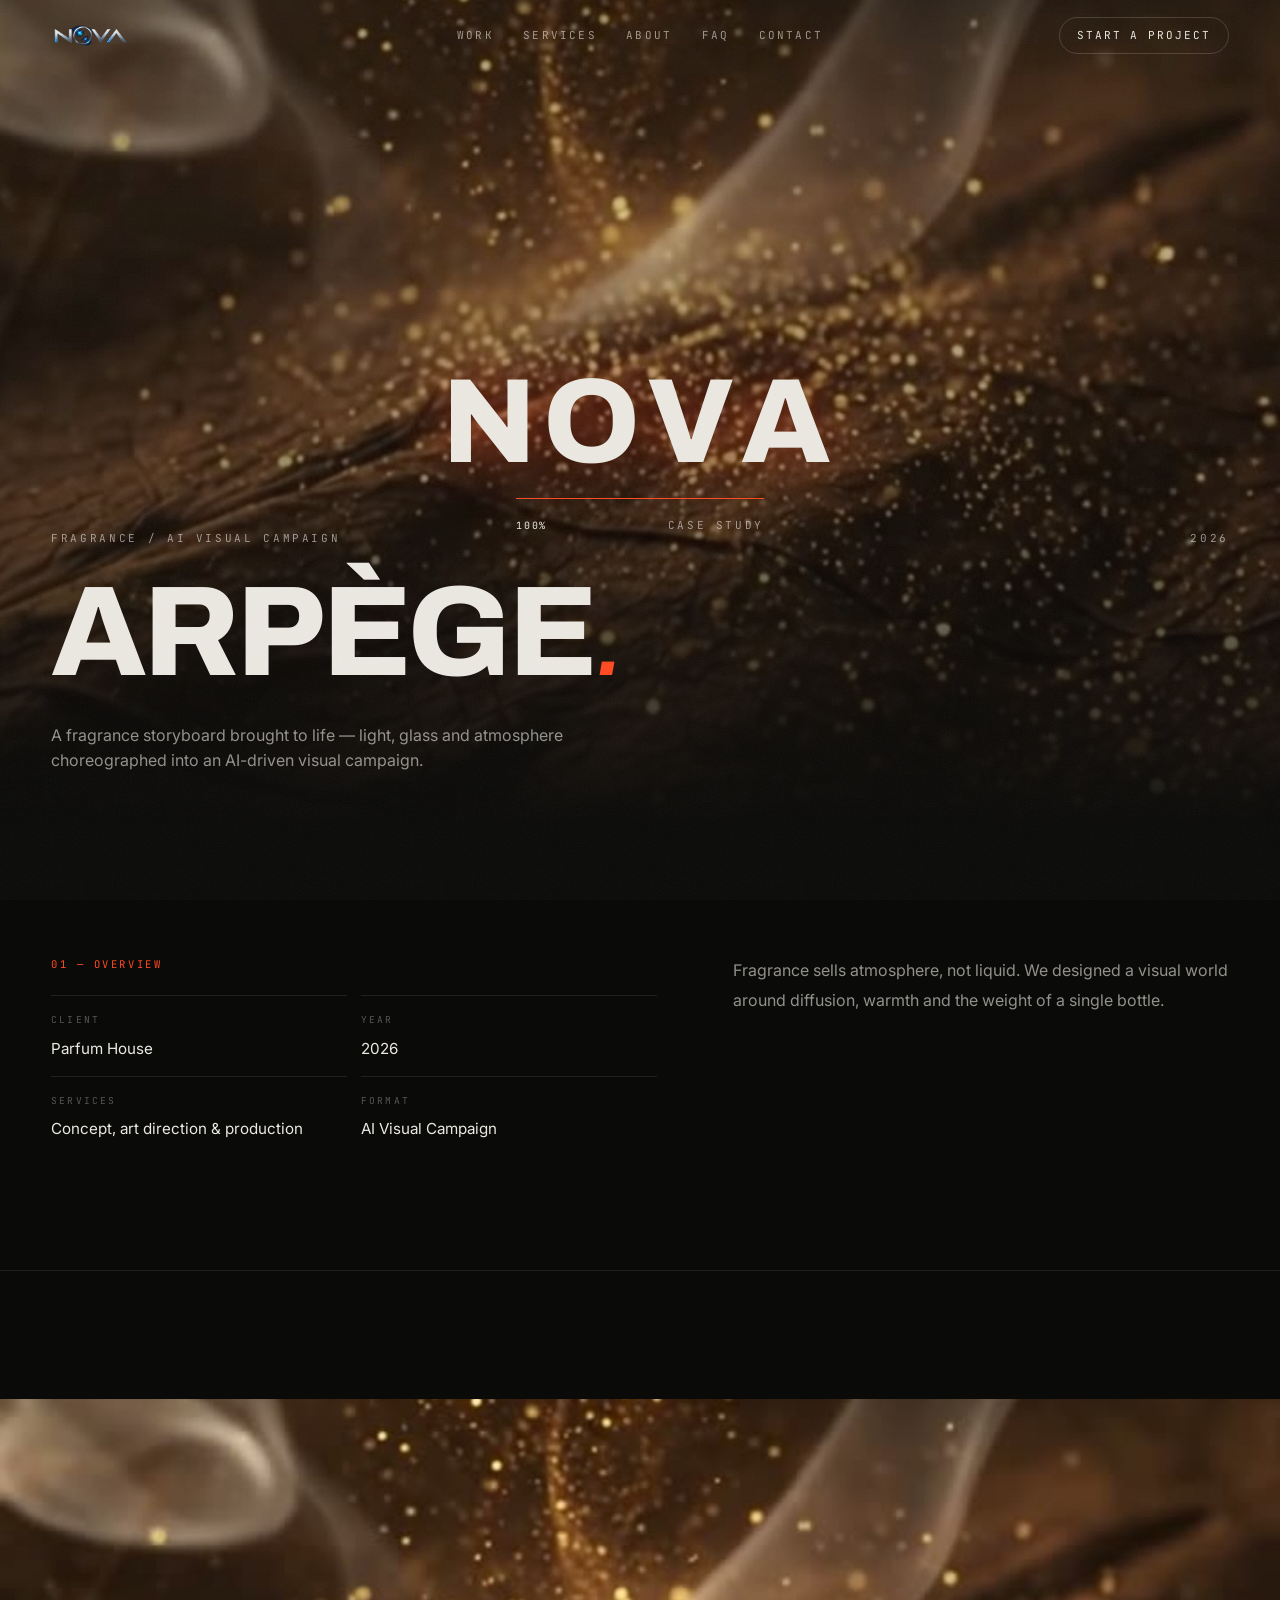
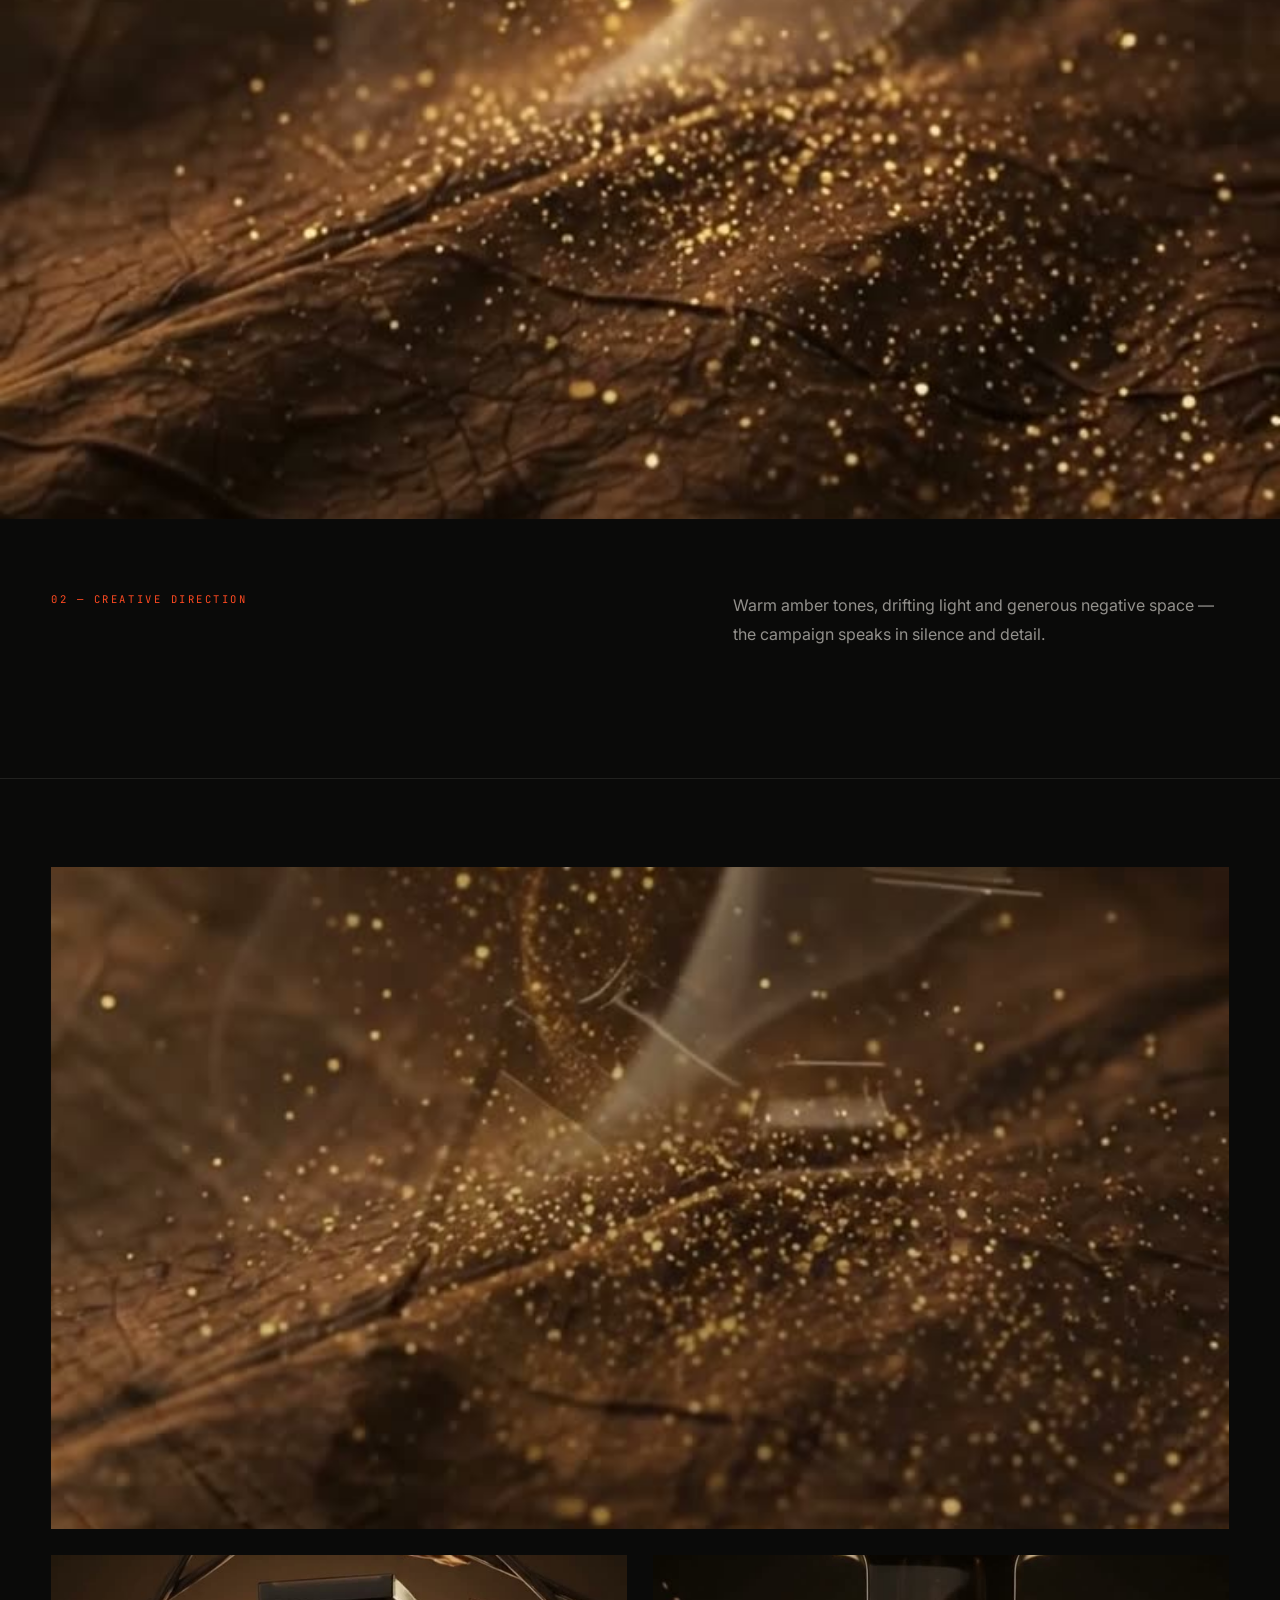
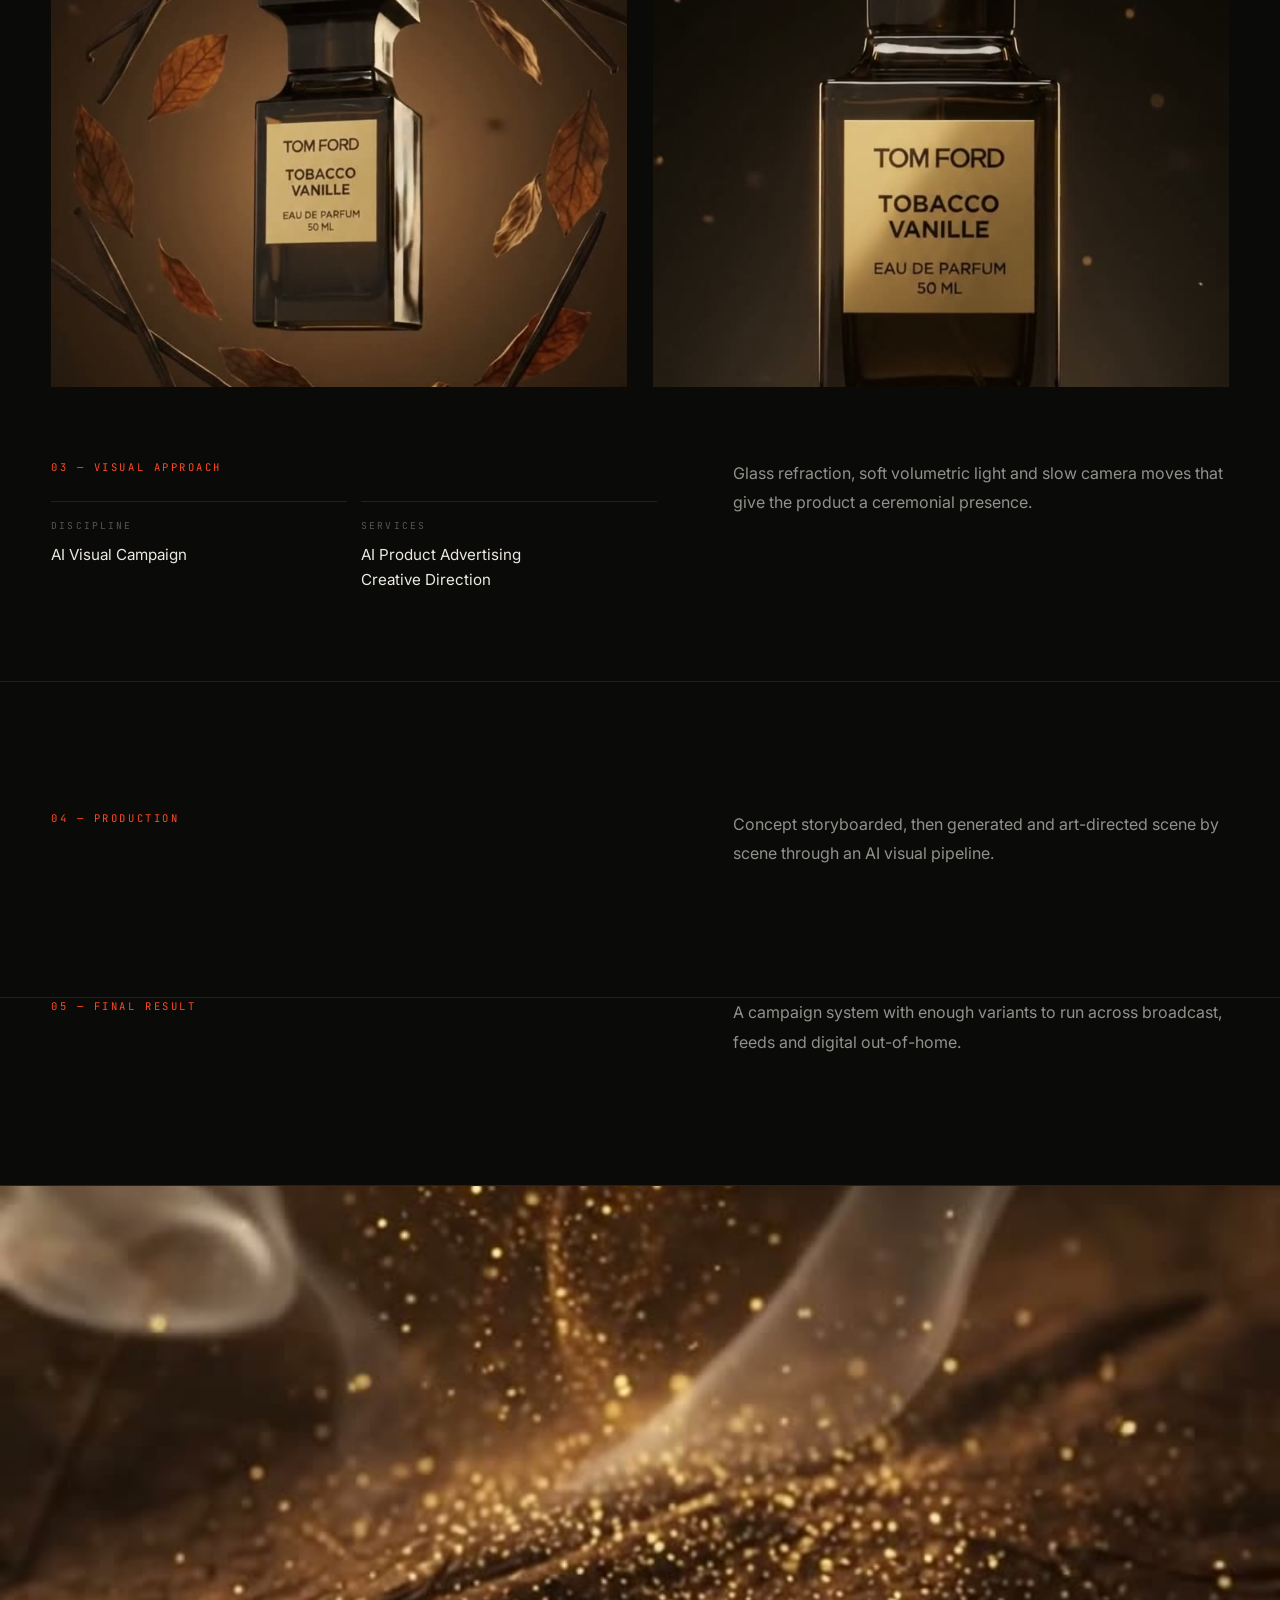
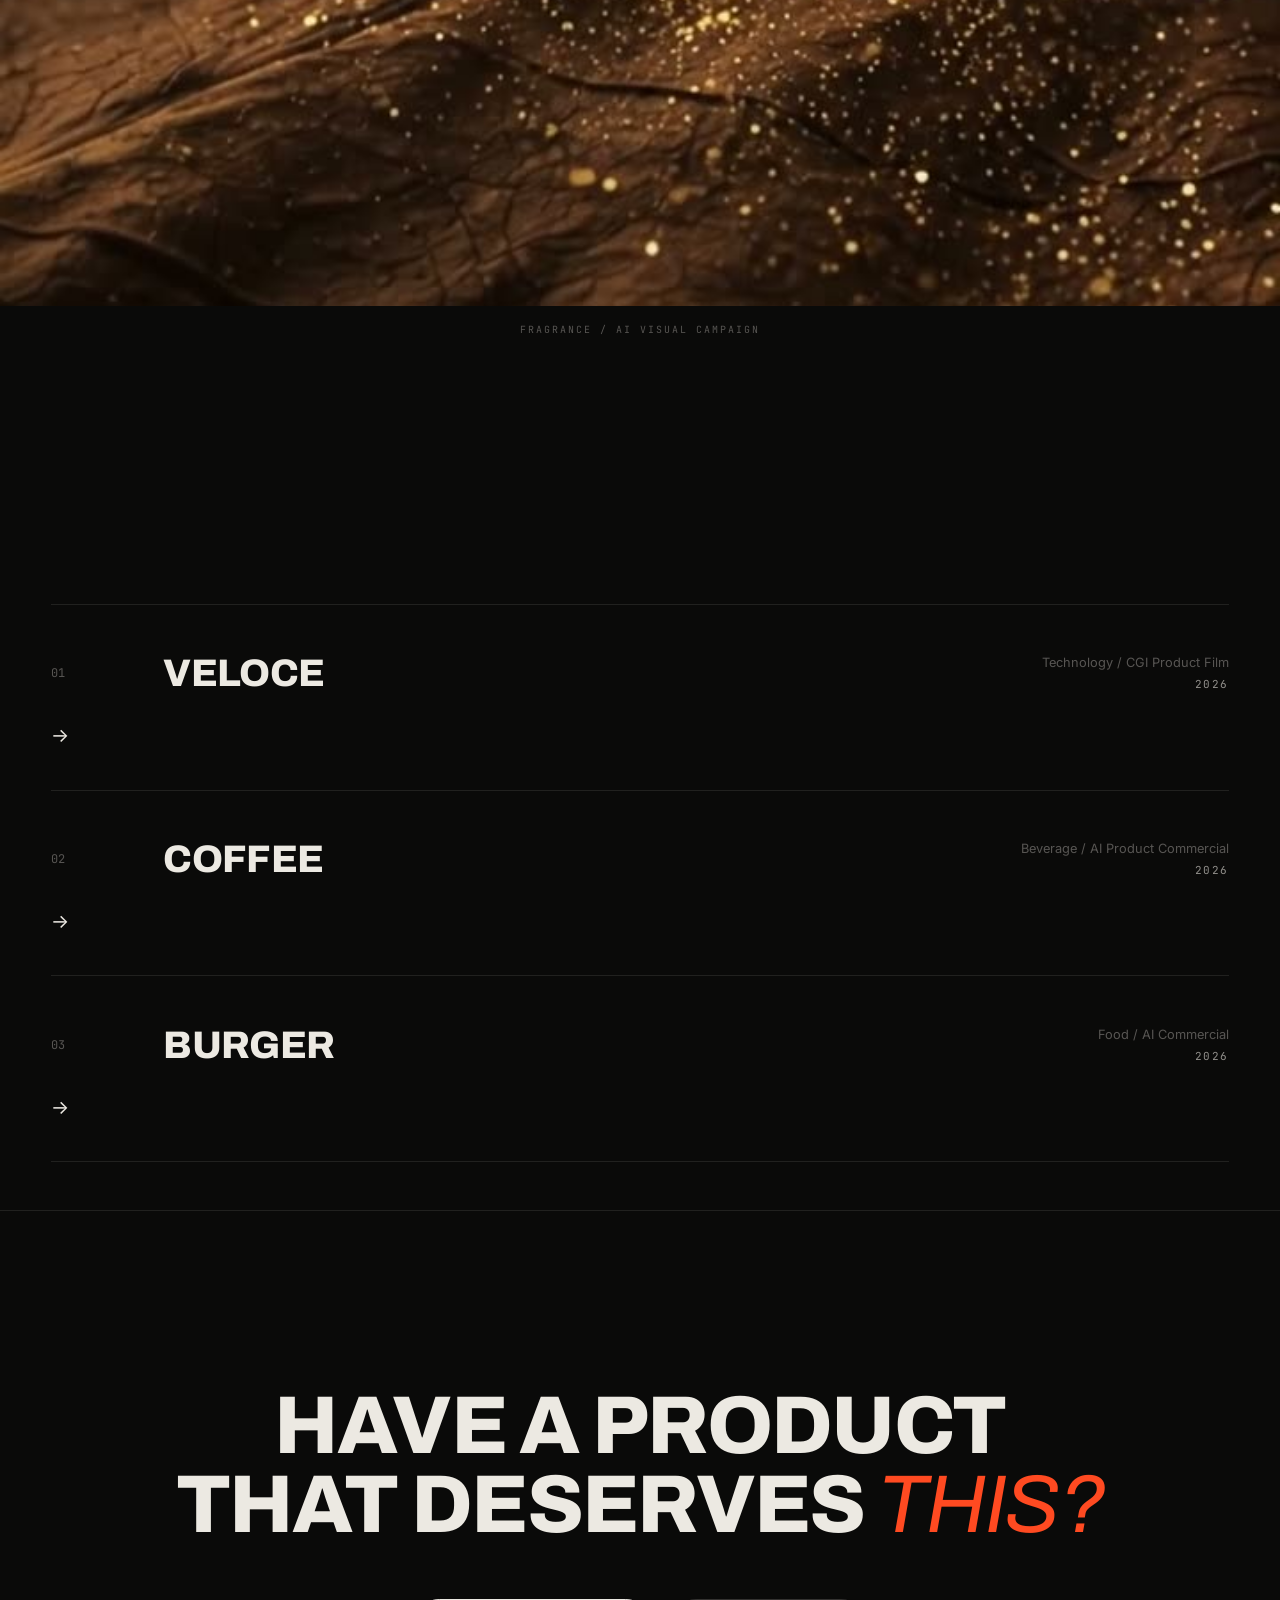
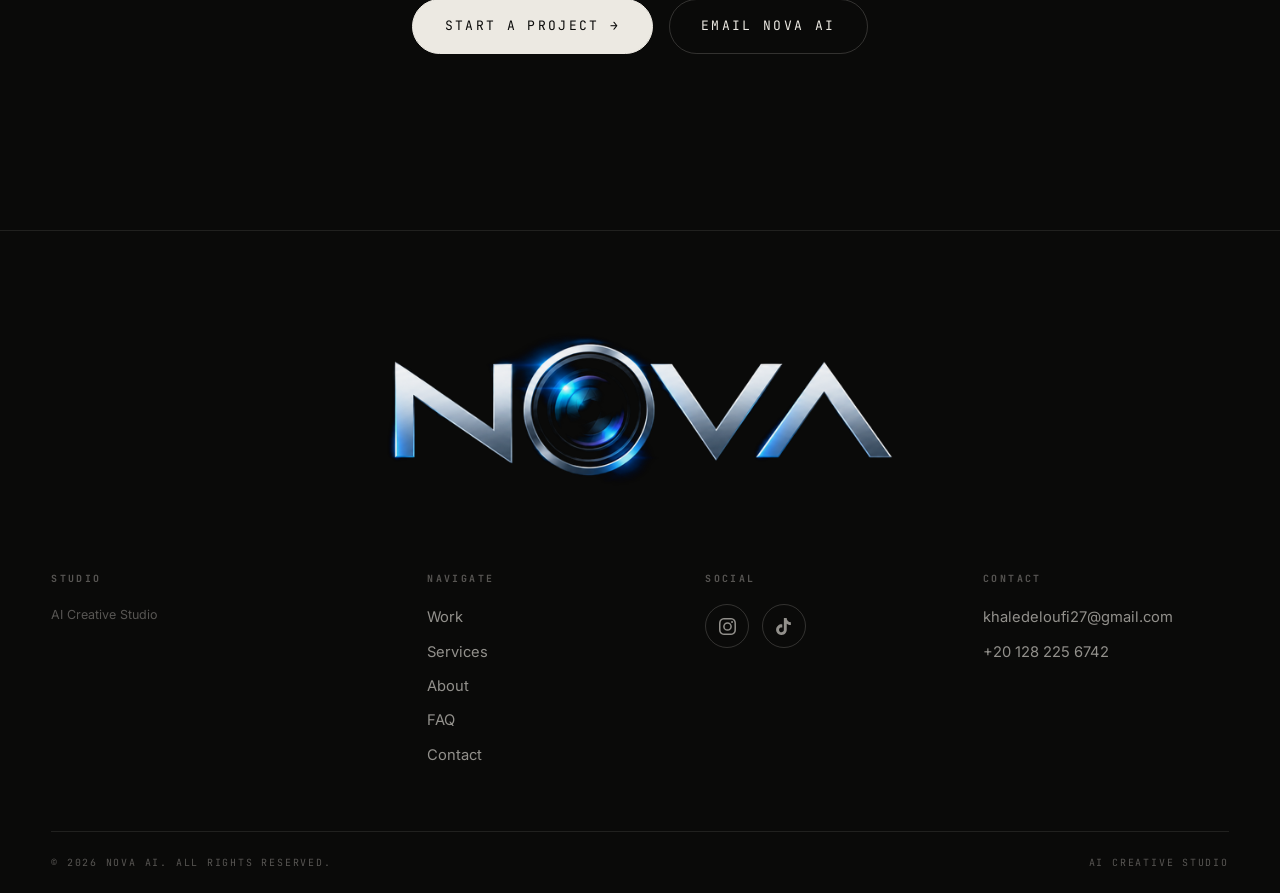
==== commit d6e92bf6: "feat: cinematic preloader — NOVA letter masks + 0-100% counter + curtain split reveal" ====
--- a/work/arpege/index.html
+++ b/work/arpege/index.html
@@ -65,10 +65,21 @@
 <main>
   <!-- preloader (keeps the cinematic entrance) -->
   <div class="preloader" id="preloader" aria-hidden="true">
+    <div class="pl-grain" aria-hidden="true"></div>
+    <div class="pl-curtain pl-curtain-top" aria-hidden="true"></div>
+    <div class="pl-curtain pl-curtain-bottom" aria-hidden="true"></div>
     <div class="preloader-inner">
-      <img class="preloader-logo" src="../../assets/img/logo-320.png" alt="">
+      <div class="preloader-wordmark" aria-hidden="true">
+        <span class="pw-mask"><i>N</i></span>
+        <span class="pw-mask"><i>O</i></span>
+        <span class="pw-mask"><i>V</i></span>
+        <span class="pw-mask"><i>A</i></span>
+      </div>
       <div class="preloader-line"><span></span></div>
-      <span class="preloader-text label">Case Study</span>
+      <div class="preloader-meta">
+        <span class="preloader-count" id="preloader-count">0%</span>
+        <span class="preloader-text label">Case Study</span>
+      </div>
     </div>
   </div>
 
--- a/assets/css/main.css
+++ b/assets/css/main.css
@@ -90,20 +90,62 @@
 a.btn-accent:hover{ background:var(--ink); border-color:var(--ink); }
 
 /* ============================================================
-   PRELOADER
-   ============================================================ */
-.preloader{ position:fixed; inset:0; z-index:200; background:#0a0a09;
-  display:grid; place-items:center; transition:opacity .8s var(--ease-io), visibility .8s; }
-.preloader.done{ opacity:0; visibility:hidden; }
-.preloader-inner{ display:grid; justify-items:center; gap:1.4rem; }
-.preloader-logo{ height:2.2rem; width:auto; opacity:0; transform:translateY(14px);
-  animation:pl-in 1s var(--ease) .05s forwards; }
-.preloader-line{ width:11rem; height:1px; background:var(--line-2); overflow:hidden; }
+   PRELOADER — NOVA counter + cinematic curtain
+   ============================================================ */
+.preloader{ position:fixed; inset:0; z-index:200; background:transparent;
+  display:grid; place-items:center; overflow:hidden;
+  transition:visibility 0s .2s; }
+.preloader.reveal{ pointer-events:none; }
+.preloader.done{ visibility:hidden; }
+
+/* two curtain panels — the theatre split */
+.pl-curtain{ position:absolute; left:0; width:100%; height:50.4%; z-index:1;
+  will-change:transform; transition:transform 1.05s var(--ease) .05s; }
+.pl-curtain-top{ top:0;
+  background:radial-gradient(120% 130% at 50% 110%, rgba(255,74,33,.07), transparent 62%), #0a0a09;
+  border-bottom:1px solid rgba(255,74,33,.28); }
+.pl-curtain-bottom{ bottom:0;
+  background:radial-gradient(120% 130% at 50% -10%, rgba(255,74,33,.07), transparent 62%), #0a0a09;
+  border-top:1px solid rgba(255,74,33,.28); }
+.preloader.reveal .pl-curtain-top{ transform:translateY(-102%); }
+.preloader.reveal .pl-curtain-bottom{ transform:translateY(102%); }
+
+/* subtle film grain over everything */
+.pl-grain{ position:absolute; inset:0; z-index:3; pointer-events:none; opacity:.055;
+  background-image:url("data:image/svg+xml,%3Csvg xmlns='http://www.w3.org/2000/svg' width='180' height='180'%3E%3Cfilter id='n'%3E%3CfeTurbulence type='fractalNoise' baseFrequency='0.72' numOctaves='2' stitchTiles='stitch'/%3E%3C/filter%3E%3Crect width='180' height='180' filter='url(%23n)'/%3E%3C/svg%3E"); }
+
+.preloader-inner{ position:relative; z-index:2; display:grid; justify-items:center; gap:1.15rem;
+  transition:transform 1s var(--ease) .1s, opacity .8s var(--ease) .1s, filter .8s var(--ease) .1s; }
+.preloader.reveal .preloader-inner{ transform:translateY(-9vh); opacity:0;
+  filter:drop-shadow(0 0 30px rgba(255,74,33,.5)); }
+
+/* NOVA wordmark — letters rise from the mask, one by one */
+.preloader-wordmark{ display:flex; font-family:var(--font-d); font-weight:800; text-transform:uppercase;
+  font-size:clamp(3.4rem, 11.5vw, 7.5rem); line-height:.95; letter-spacing:.06em; }
+.pw-mask{ display:inline-block; overflow:hidden; padding-bottom:.06em; margin-bottom:-.06em; }
+.pw-mask i{ display:block; font-style:normal; transform:translateY(115%);
+  animation:pw-up .95s var(--ease) forwards; }
+.pw-mask:nth-child(1) i{ animation-delay:.1s; }
+.pw-mask:nth-child(2) i{ animation-delay:.2s; }
+.pw-mask:nth-child(3) i{ animation-delay:.3s; }
+.pw-mask:nth-child(4) i{ animation-delay:.4s; }
+@keyframes pw-up{ from{ transform:translateY(115%); } to{ transform:none; } }
+
+.preloader-line{ width:15.5rem; height:1px; background:var(--line-2); overflow:hidden; }
 .preloader-line span{ display:block; height:100%; width:100%; background:var(--accent);
-  transform:scaleX(0); transform-origin:left; animation:pl-line 1.6s var(--ease) .15s forwards; }
-.preloader-text{ opacity:0; animation:pl-in .8s var(--ease) .7s forwards; }
-@keyframes pl-in{ to{ opacity:1; transform:none; } }
+  transform:scaleX(0); transform-origin:left; animation:pl-line 1.7s var(--ease) .25s forwards; }
 @keyframes pl-line{ to{ transform:scaleX(1); } }
+
+.preloader-meta{ display:flex; align-items:baseline; justify-content:space-between; gap:2rem;
+  width:15.5rem; font-family:var(--font-m); font-size:.625rem; letter-spacing:.18em;
+  text-transform:uppercase; color:var(--ink-3); }
+.preloader-count{ color:var(--ink); font-variant-numeric:tabular-nums; }
+.preloader-text{ opacity:0; animation:pl-in .8s var(--ease) .75s forwards; }
+@keyframes pl-in{ to{ opacity:1; } }
+
+@media (prefers-reduced-motion: reduce){
+  .preloader *{ animation:none !important; transition:none !important; }
+}
 
 /* ============================================================
    NAVIGATION
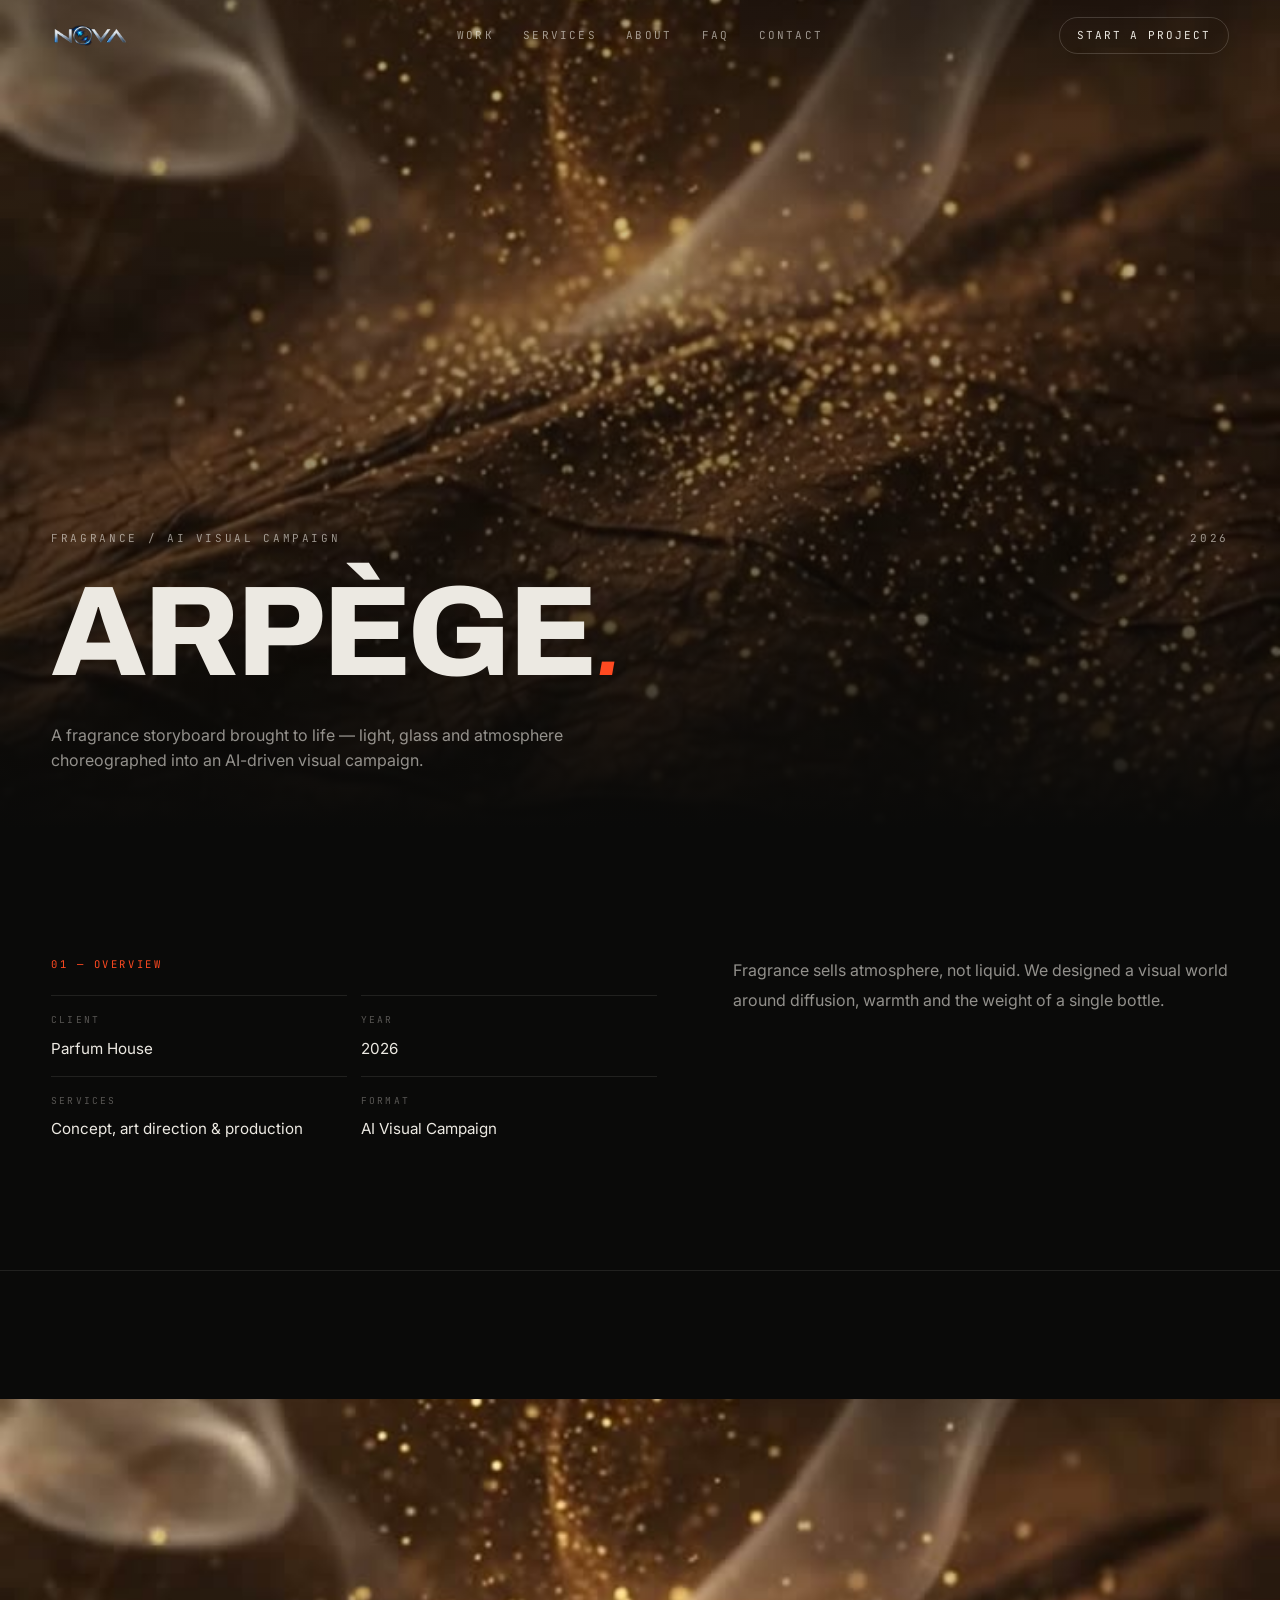
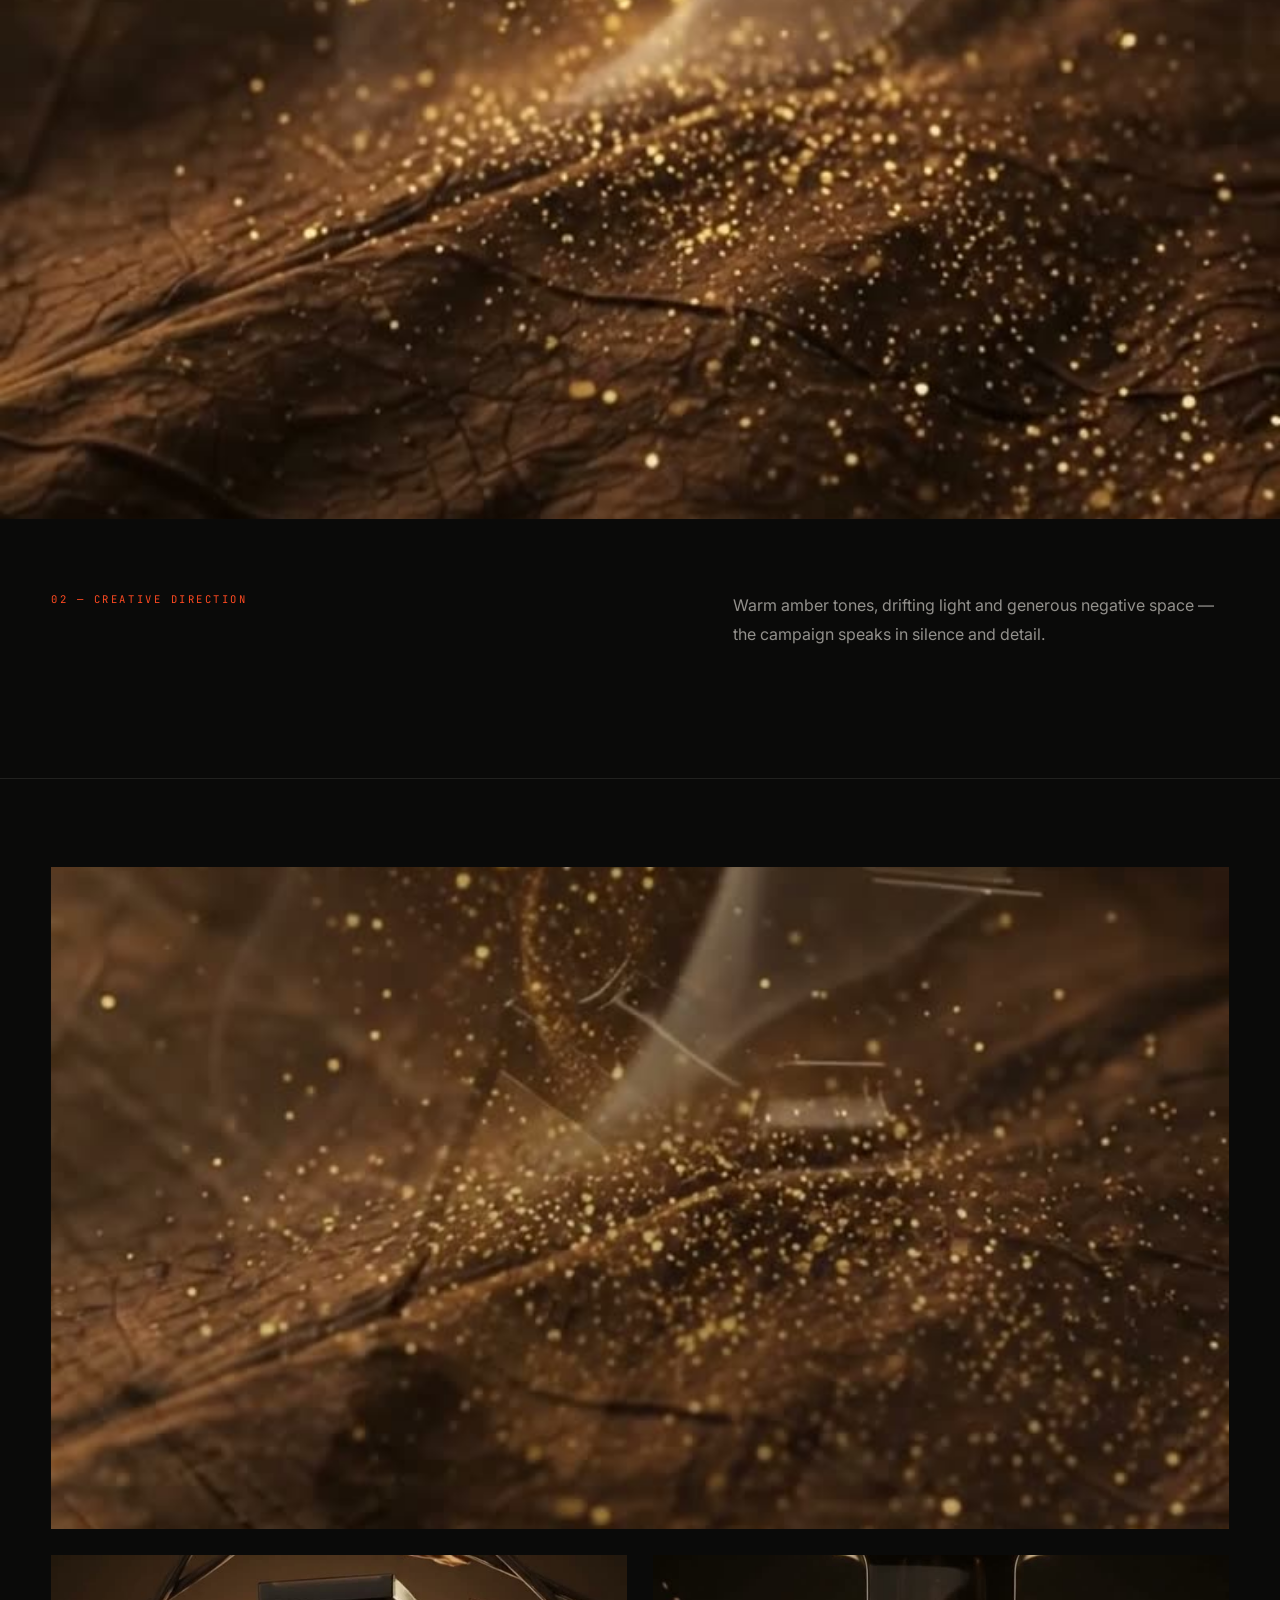
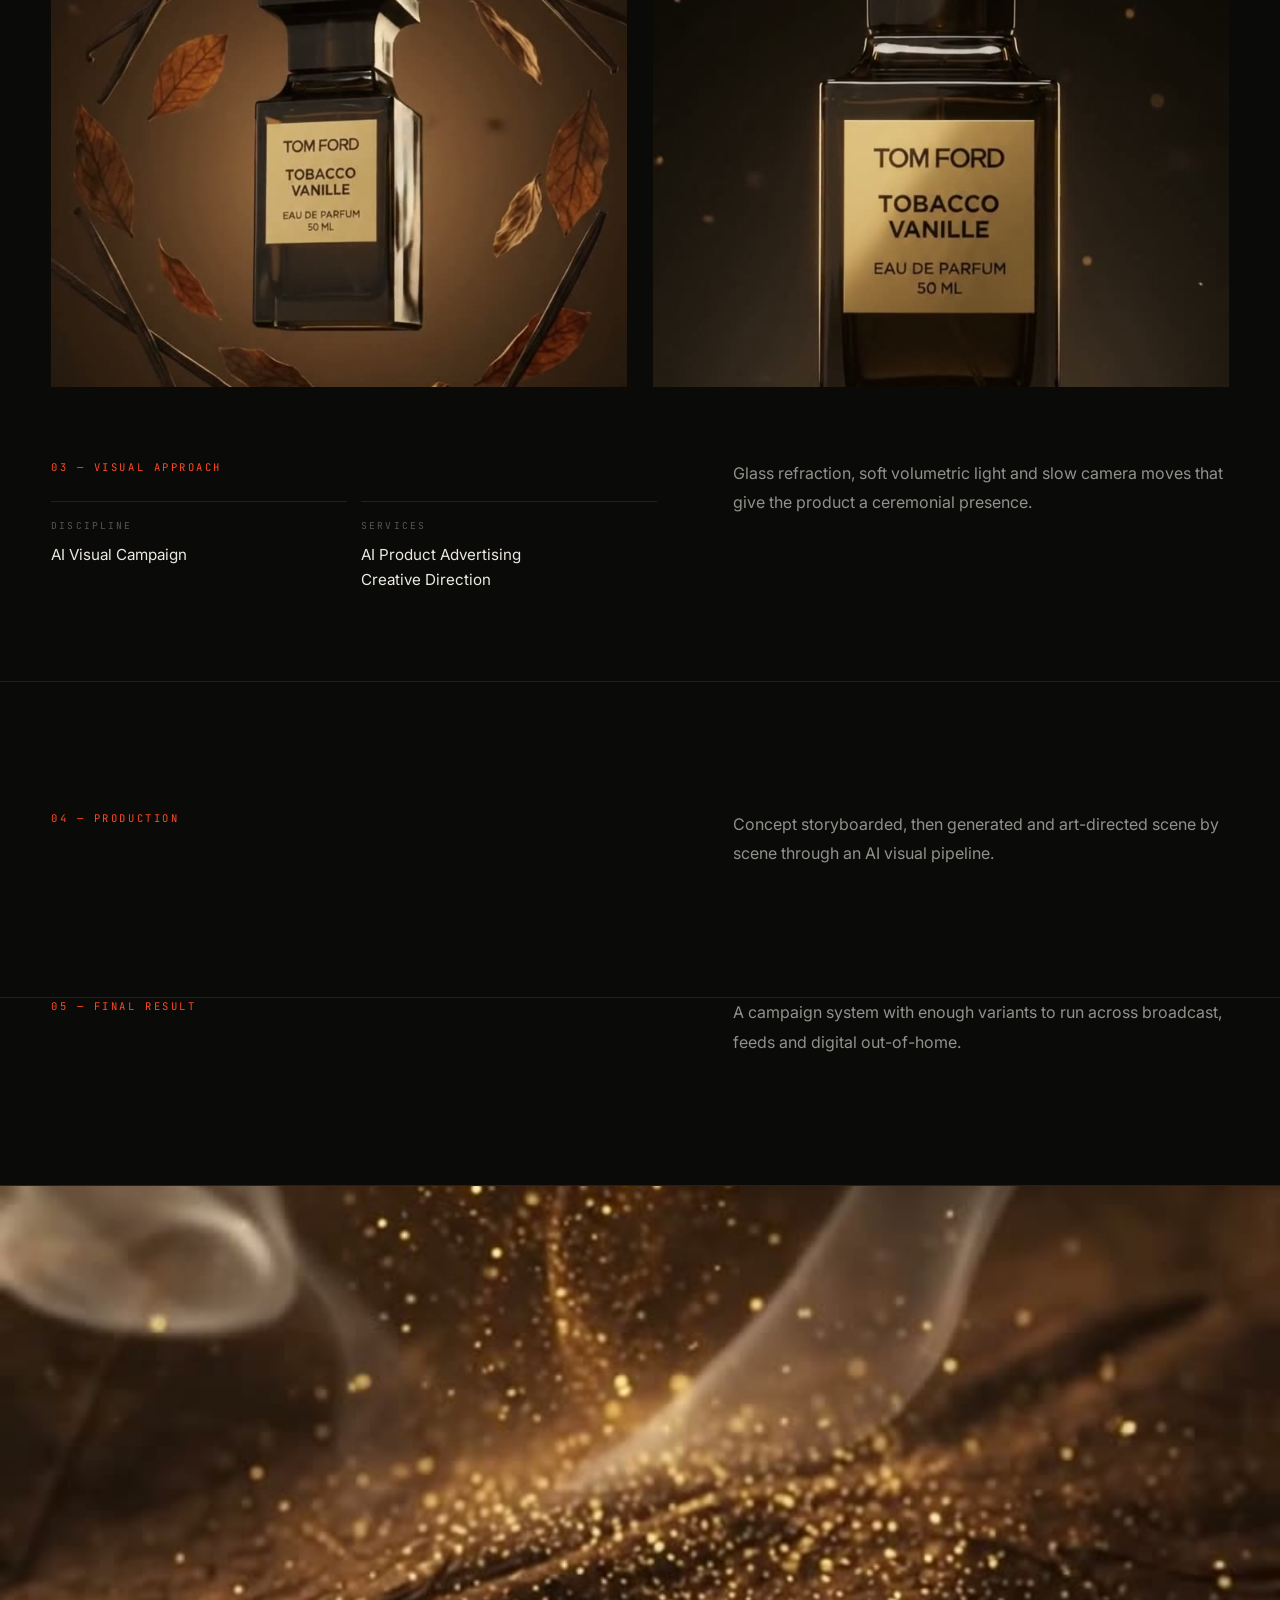
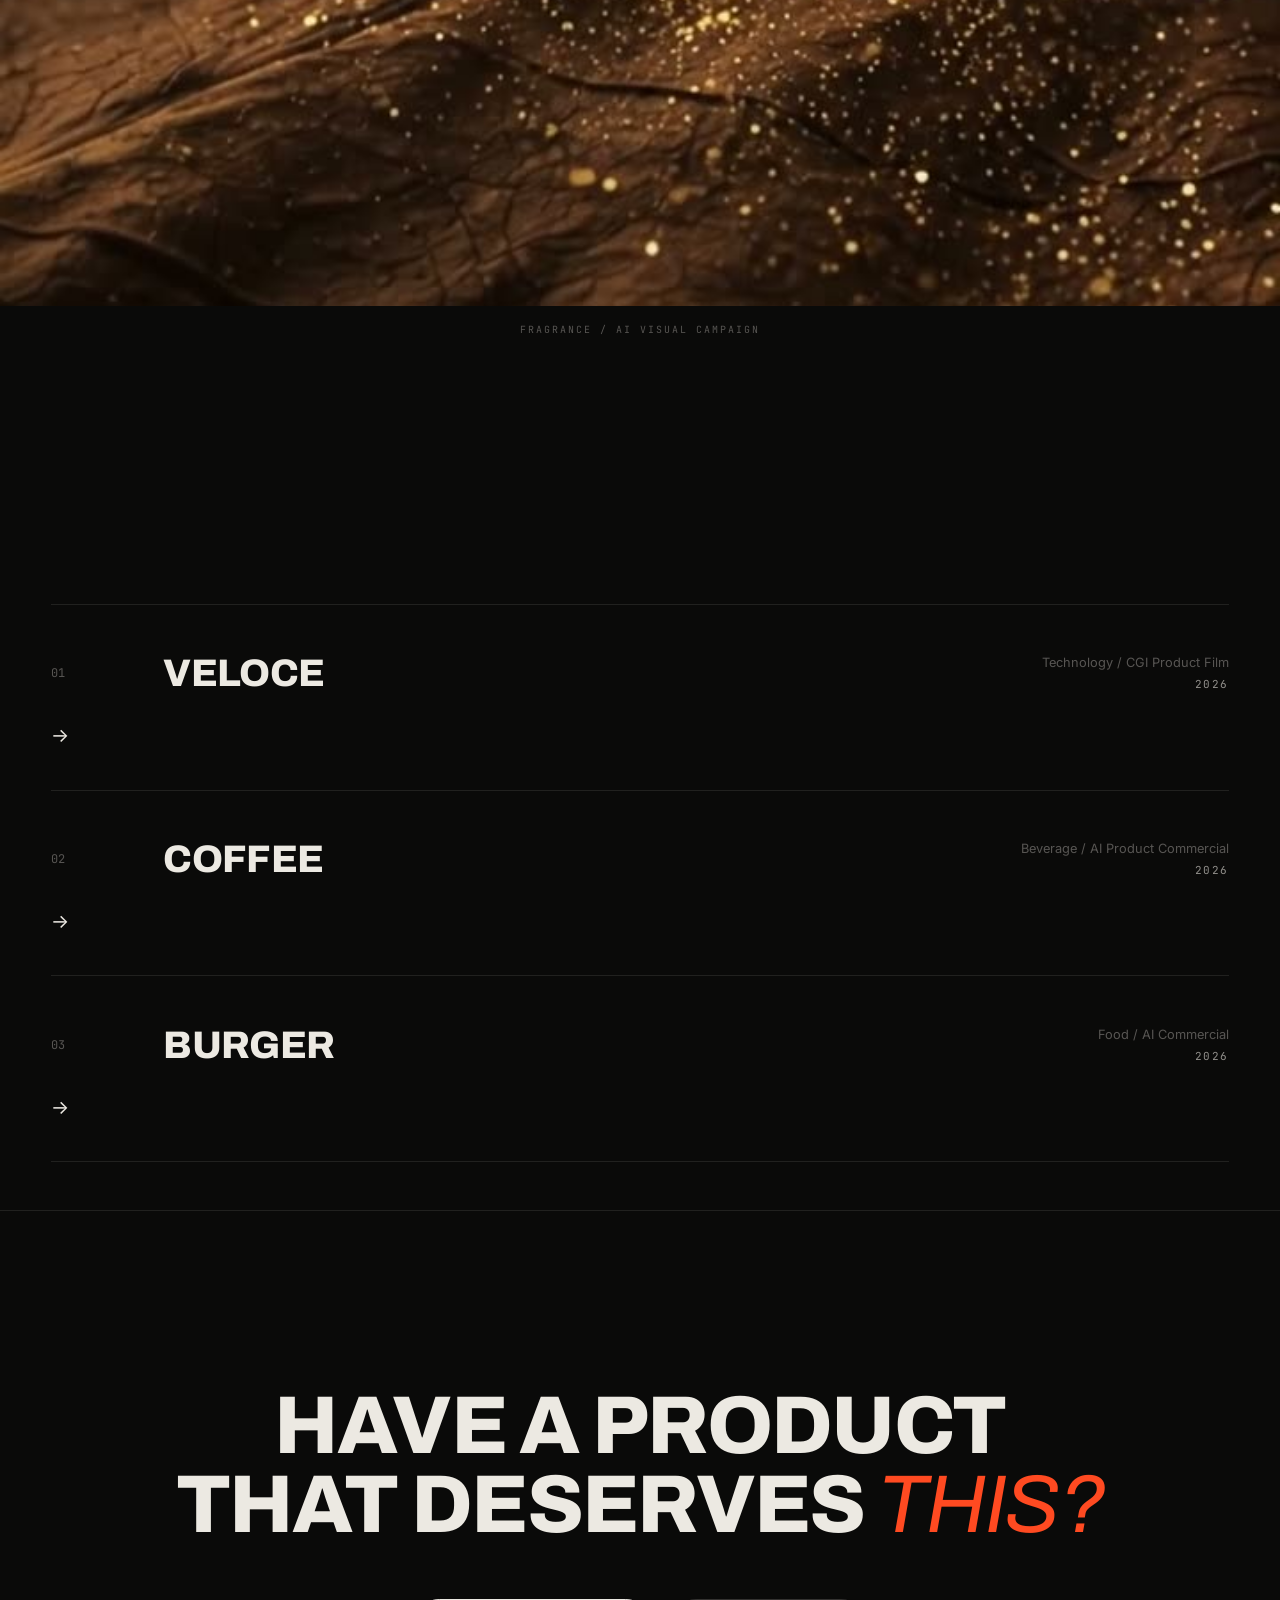
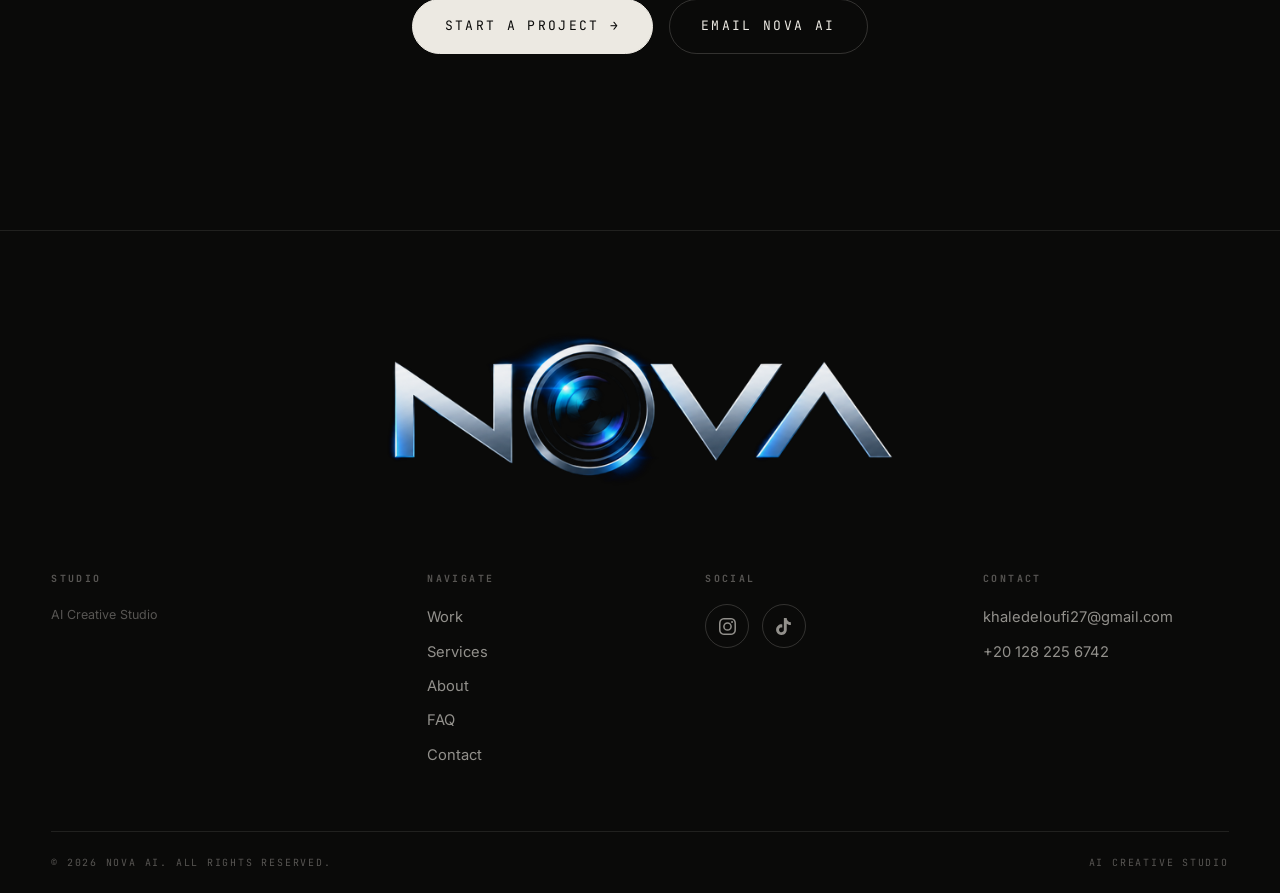
==== commit 55fa62cf: "feat: film-intro preloader — hero reel plays behind loading with REC/timecode, camera-zoom + diagona" ====
--- a/work/arpege/index.html
+++ b/work/arpege/index.html
@@ -63,22 +63,20 @@
   </div>
 </div>
 <main>
-  <!-- preloader (keeps the cinematic entrance) -->
+  <!-- preloader — cinematic film intro -->
   <div class="preloader" id="preloader" aria-hidden="true">
+    <div class="pl-overlay" aria-hidden="true"></div>
     <div class="pl-grain" aria-hidden="true"></div>
-    <div class="pl-curtain pl-curtain-top" aria-hidden="true"></div>
-    <div class="pl-curtain pl-curtain-bottom" aria-hidden="true"></div>
-    <div class="preloader-inner">
-      <div class="preloader-wordmark" aria-hidden="true">
-        <span class="pw-mask"><i>N</i></span>
-        <span class="pw-mask"><i>O</i></span>
-        <span class="pw-mask"><i>V</i></span>
-        <span class="pw-mask"><i>A</i></span>
-      </div>
-      <div class="preloader-line"><span></span></div>
-      <div class="preloader-meta">
-        <span class="preloader-count" id="preloader-count">0%</span>
-        <span class="preloader-text label">Case Study</span>
+    <div class="pl-flash" aria-hidden="true"></div>
+    <div class="pl-chrome" aria-hidden="true">
+      <span class="pl-brand label">NOVA AI — Case Study</span>
+      <span class="pl-rec label"><i class="pl-dot"></i>REC</span>
+      <div class="pl-bottom">
+        <div class="pl-line"><span></span></div>
+        <div class="pl-meta">
+          <span class="pl-count" id="pl-count">0%</span>
+          <span class="pl-tc" id="pl-tc">00:00:00:00</span>
+        </div>
       </div>
     </div>
   </div>
--- a/assets/css/main.css
+++ b/assets/css/main.css
@@ -90,58 +90,59 @@
 a.btn-accent:hover{ background:var(--ink); border-color:var(--ink); }
 
 /* ============================================================
-   PRELOADER — NOVA counter + cinematic curtain
+   PRELOADER — cinematic film intro over the live hero film
    ============================================================ */
 .preloader{ position:fixed; inset:0; z-index:200; background:transparent;
-  display:grid; place-items:center; overflow:hidden;
-  transition:visibility 0s .2s; }
-.preloader.reveal{ pointer-events:none; }
+  overflow:hidden; pointer-events:none; transition:visibility 0s .25s; }
 .preloader.done{ visibility:hidden; }
 
-/* two curtain panels — the theatre split */
-.pl-curtain{ position:absolute; left:0; width:100%; height:50.4%; z-index:1;
-  will-change:transform; transition:transform 1.05s var(--ease) .05s; }
-.pl-curtain-top{ top:0;
-  background:radial-gradient(120% 130% at 50% 110%, rgba(255,74,33,.07), transparent 62%), #0a0a09;
-  border-bottom:1px solid rgba(255,74,33,.28); }
-.pl-curtain-bottom{ bottom:0;
-  background:radial-gradient(120% 130% at 50% -10%, rgba(255,74,33,.07), transparent 62%), #0a0a09;
-  border-top:1px solid rgba(255,74,33,.28); }
-.preloader.reveal .pl-curtain-top{ transform:translateY(-102%); }
-.preloader.reveal .pl-curtain-bottom{ transform:translateY(102%); }
-
-/* subtle film grain over everything */
-.pl-grain{ position:absolute; inset:0; z-index:3; pointer-events:none; opacity:.055;
-  background-image:url("data:image/svg+xml,%3Csvg xmlns='http://www.w3.org/2000/svg' width='180' height='180'%3E%3Cfilter id='n'%3E%3CfeTurbulence type='fractalNoise' baseFrequency='0.72' numOctaves='2' stitchTiles='stitch'/%3E%3C/filter%3E%3Crect width='180' height='180' filter='url(%23n)'/%3E%3C/svg%3E"); }
-
-.preloader-inner{ position:relative; z-index:2; display:grid; justify-items:center; gap:1.15rem;
-  transition:transform 1s var(--ease) .1s, opacity .8s var(--ease) .1s, filter .8s var(--ease) .1s; }
-.preloader.reveal .preloader-inner{ transform:translateY(-9vh); opacity:0;
-  filter:drop-shadow(0 0 30px rgba(255,74,33,.5)); }
-
-/* NOVA wordmark — letters rise from the mask, one by one */
-.preloader-wordmark{ display:flex; font-family:var(--font-d); font-weight:800; text-transform:uppercase;
-  font-size:clamp(3.4rem, 11.5vw, 7.5rem); line-height:.95; letter-spacing:.06em; }
-.pw-mask{ display:inline-block; overflow:hidden; padding-bottom:.06em; margin-bottom:-.06em; }
-.pw-mask i{ display:block; font-style:normal; transform:translateY(115%);
-  animation:pw-up .95s var(--ease) forwards; }
-.pw-mask:nth-child(1) i{ animation-delay:.1s; }
-.pw-mask:nth-child(2) i{ animation-delay:.2s; }
-.pw-mask:nth-child(3) i{ animation-delay:.3s; }
-.pw-mask:nth-child(4) i{ animation-delay:.4s; }
-@keyframes pw-up{ from{ transform:translateY(115%); } to{ transform:none; } }
-
-.preloader-line{ width:15.5rem; height:1px; background:var(--line-2); overflow:hidden; }
-.preloader-line span{ display:block; height:100%; width:100%; background:var(--accent);
-  transform:scaleX(0); transform-origin:left; animation:pl-line 1.7s var(--ease) .25s forwards; }
+/* dark cinematic grade over the hero film */
+.pl-overlay{ position:absolute; inset:0; z-index:1;
+  background:linear-gradient(180deg, rgba(10,10,9,.7), rgba(10,10,9,.4) 58%, rgba(10,10,9,.76));
+  transition:clip-path 1s var(--ease) .05s; }
+.preloader.reveal .pl-overlay{ clip-path:polygon(100% 100%, 100% 100%, 100% 100%, 100% 100%); }
+
+/* film grain */
+.pl-grain{ position:absolute; inset:-50%; z-index:2; pointer-events:none; opacity:.06;
+  background-image:url("data:image/svg+xml,%3Csvg xmlns='http://www.w3.org/2000/svg' width='180' height='180'%3E%3Cfilter id='n'%3E%3CfeTurbulence type='fractalNoise' baseFrequency='0.72' numOctaves='2' stitchTiles='stitch'/%3E%3C/filter%3E%3Crect width='180' height='180' filter='url(%23n)'/%3E%3C/svg%3E");
+  transition:opacity .7s var(--ease); }
+.preloader.reveal .pl-grain{ opacity:0; }
+
+/* orange flash at the cut */
+.pl-flash{ position:absolute; inset:0; z-index:3; pointer-events:none; opacity:0;
+  background:radial-gradient(circle at 50% 62%, rgba(255,74,33,.18), transparent 58%); }
+.preloader.reveal .pl-flash{ animation:pl-flash 1s var(--ease) .5s forwards; }
+@keyframes pl-flash{ 0%{opacity:0} 40%{opacity:1} 100%{opacity:0} }
+
+/* UI chrome */
+.pl-chrome{ position:absolute; inset:0; z-index:4; }
+.pl-brand{ position:absolute; top:var(--pad); left:var(--pad); color:var(--ink-3);
+  opacity:0; transition:opacity .7s var(--ease), transform .8s var(--ease);
+  animation:pl-fade .8s var(--ease) .2s forwards; }
+.pl-rec{ position:absolute; top:var(--pad); right:var(--pad); display:flex; align-items:center; gap:.5rem;
+  color:var(--ink); opacity:0; transition:opacity .7s var(--ease), transform .8s var(--ease);
+  animation:pl-fade .8s var(--ease) .35s forwards; }
+.pl-dot{ width:7px; height:7px; border-radius:50%; background:var(--accent);
+  animation:pl-blink 1.1s steps(1) infinite; }
+@keyframes pl-blink{ 50%{ opacity:.12; } }
+.preloader.reveal .pl-brand{ opacity:0 !important; transform:translateY(-28px); }
+.preloader.reveal .pl-rec{ opacity:0 !important; transform:translateY(-28px); }
+
+.pl-bottom{ position:absolute; left:var(--pad); right:var(--pad); bottom:var(--pad);
+  transition:opacity .55s var(--ease), transform .7s var(--ease);
+  transition-delay:.06s, .04s; }
+.preloader.reveal .pl-bottom{ opacity:0; transform:translateY(36px); }
+.pl-line{ width:100%; height:1px; background:var(--line-2); overflow:hidden; }
+.pl-line span{ display:block; height:100%; width:100%; background:var(--accent);
+  transform:scaleX(0); transform-origin:left; animation:pl-line 1.7s var(--ease) .2s forwards; }
 @keyframes pl-line{ to{ transform:scaleX(1); } }
-
-.preloader-meta{ display:flex; align-items:baseline; justify-content:space-between; gap:2rem;
-  width:15.5rem; font-family:var(--font-m); font-size:.625rem; letter-spacing:.18em;
-  text-transform:uppercase; color:var(--ink-3); }
-.preloader-count{ color:var(--ink); font-variant-numeric:tabular-nums; }
-.preloader-text{ opacity:0; animation:pl-in .8s var(--ease) .75s forwards; }
-@keyframes pl-in{ to{ opacity:1; } }
+.pl-meta{ display:flex; align-items:baseline; justify-content:space-between; gap:1rem;
+  margin-top:.9rem; font-family:var(--font-m); font-size:.6875rem;
+  letter-spacing:.16em; text-transform:uppercase; }
+.pl-count{ color:var(--ink); font-size:clamp(1rem, 2.2vw, 1.25rem);
+  font-variant-numeric:tabular-nums; }
+.pl-tc{ color:var(--ink-3); font-variant-numeric:tabular-nums; }
+@keyframes pl-fade{ to{ opacity:1; } }
 
 @media (prefers-reduced-motion: reduce){
   .preloader *{ animation:none !important; transition:none !important; }
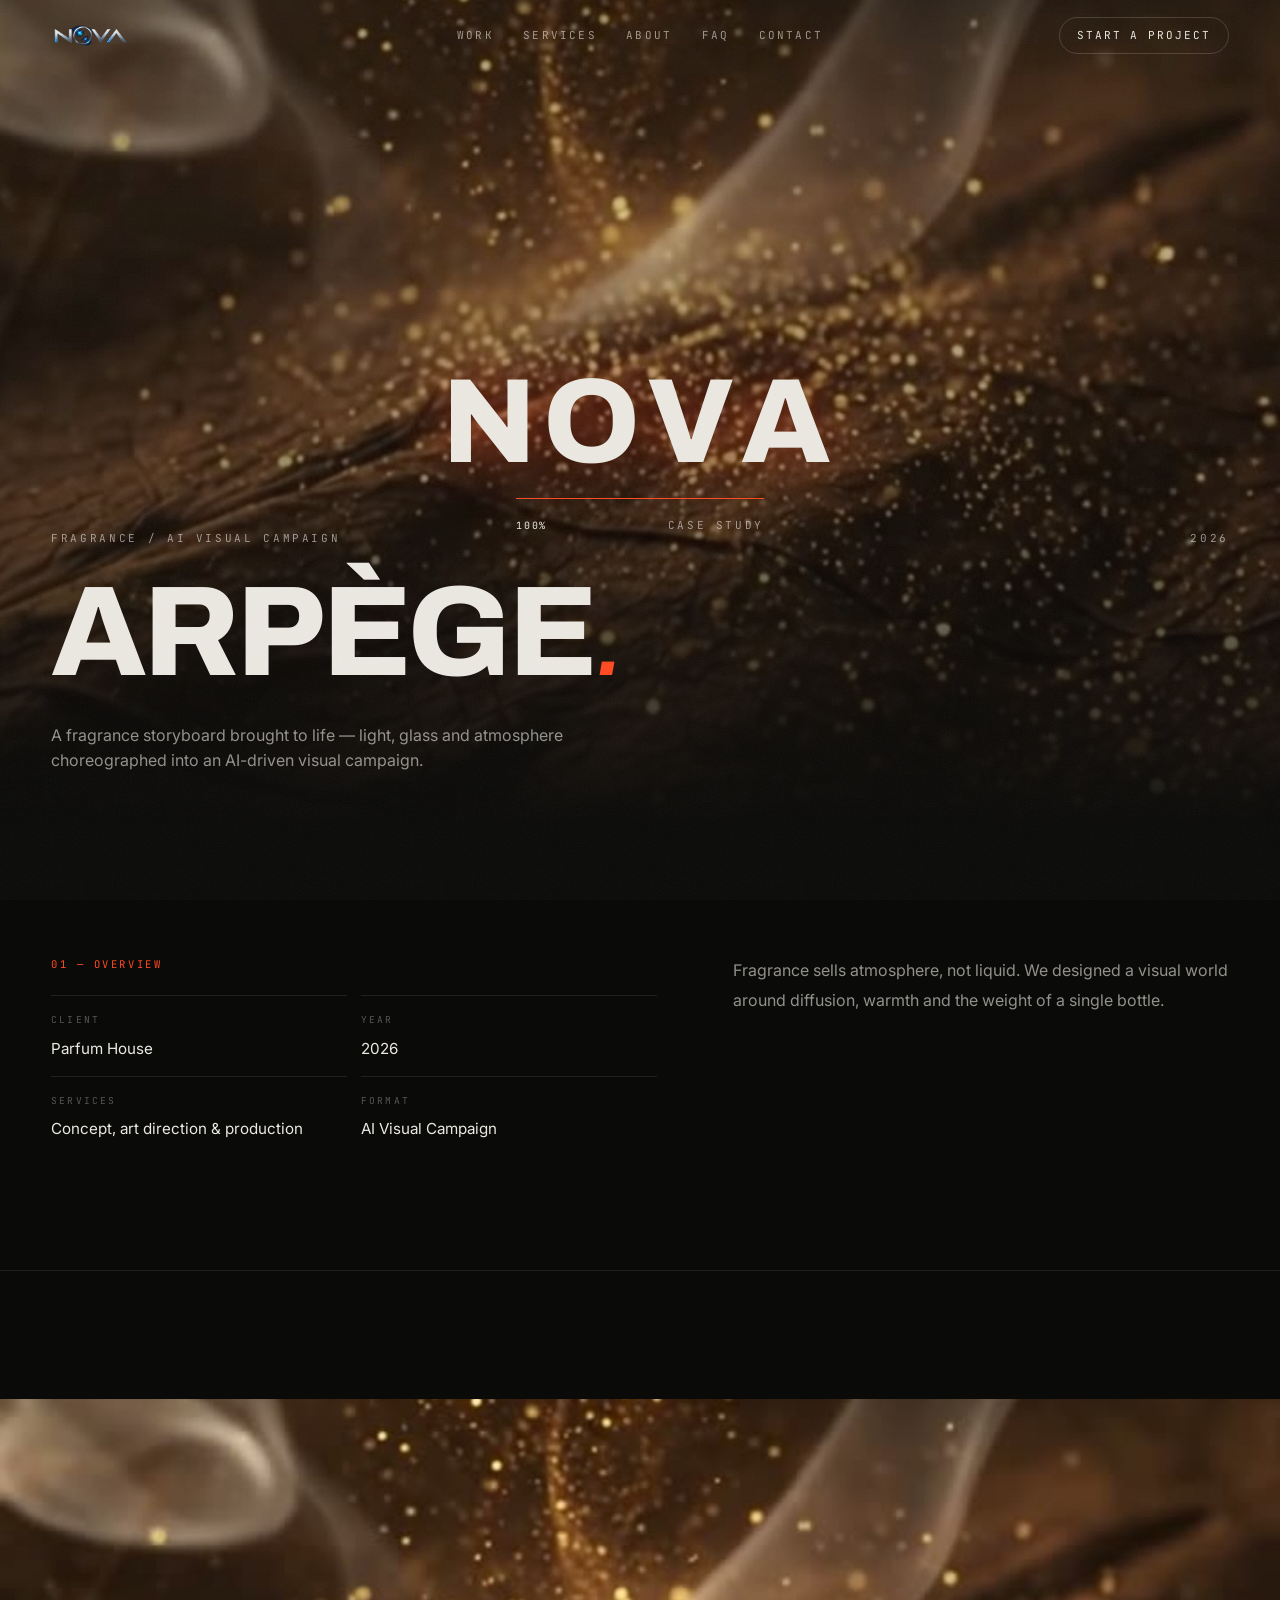
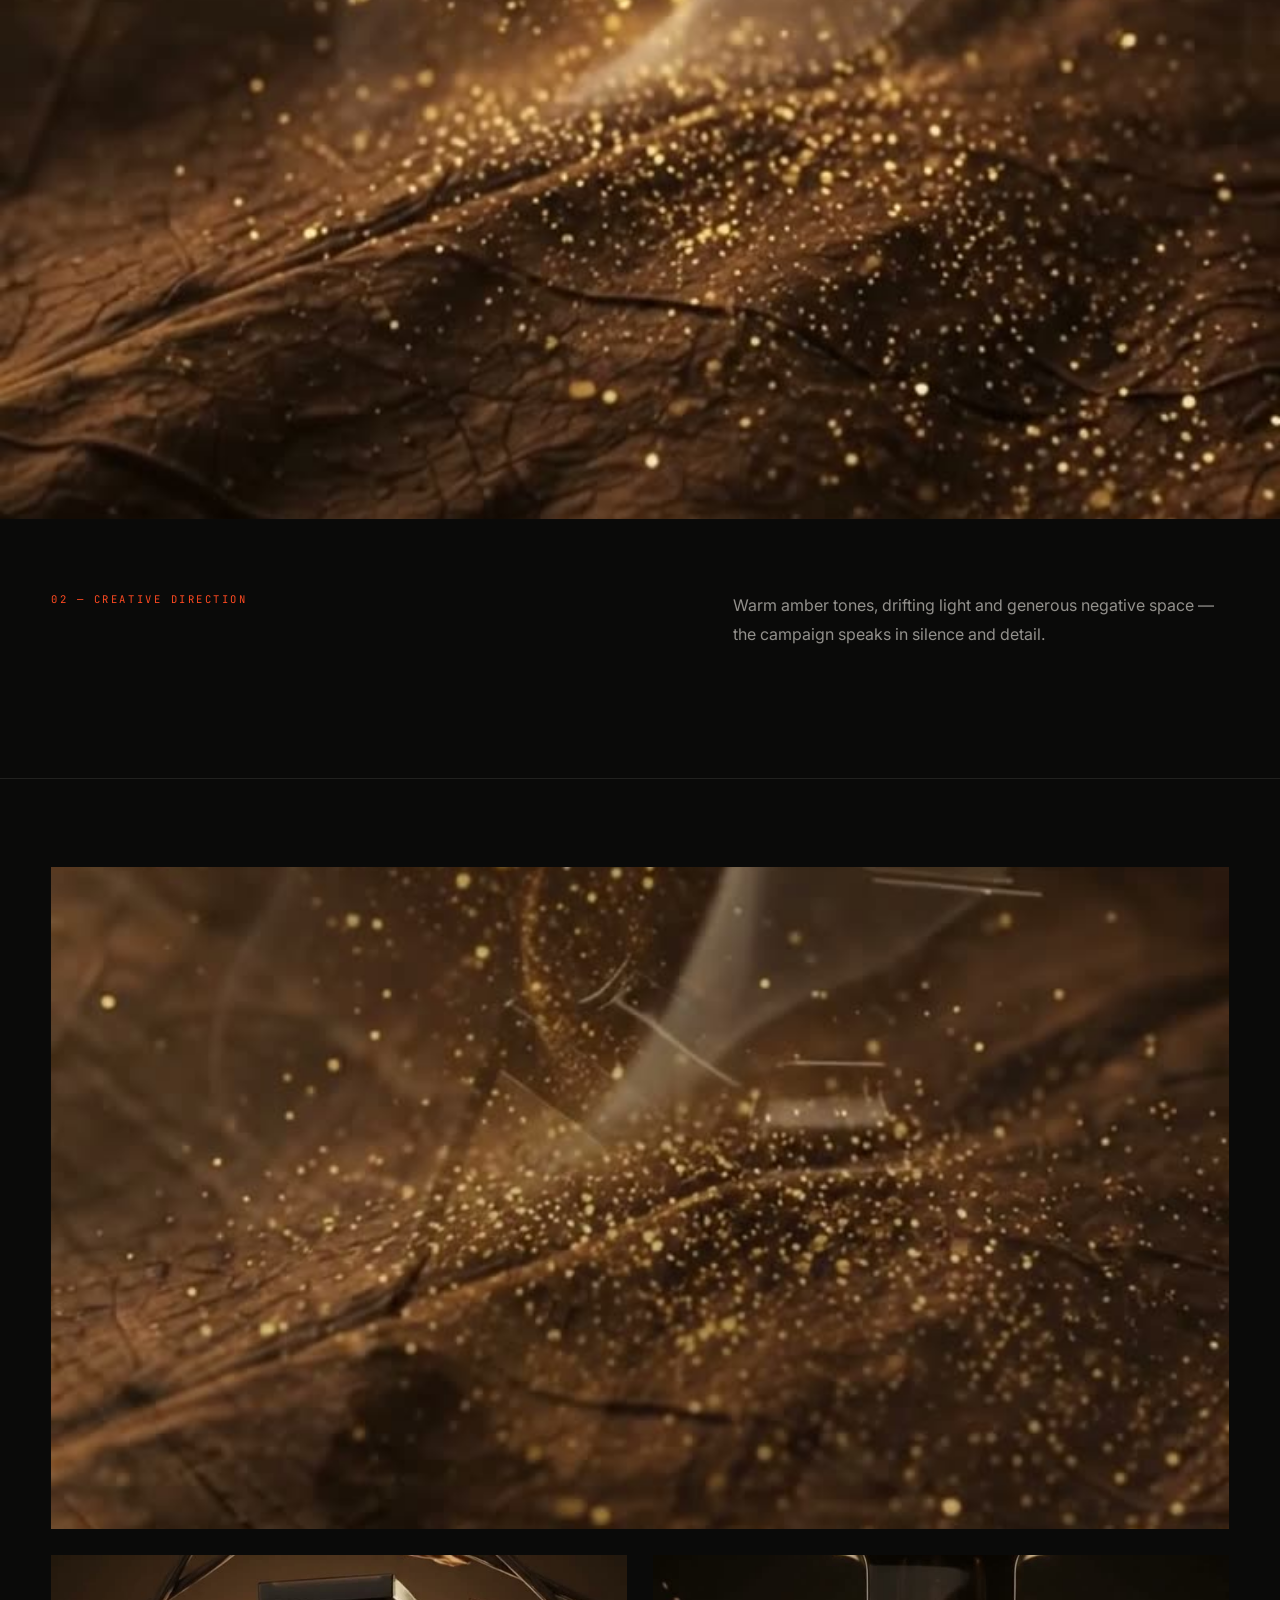
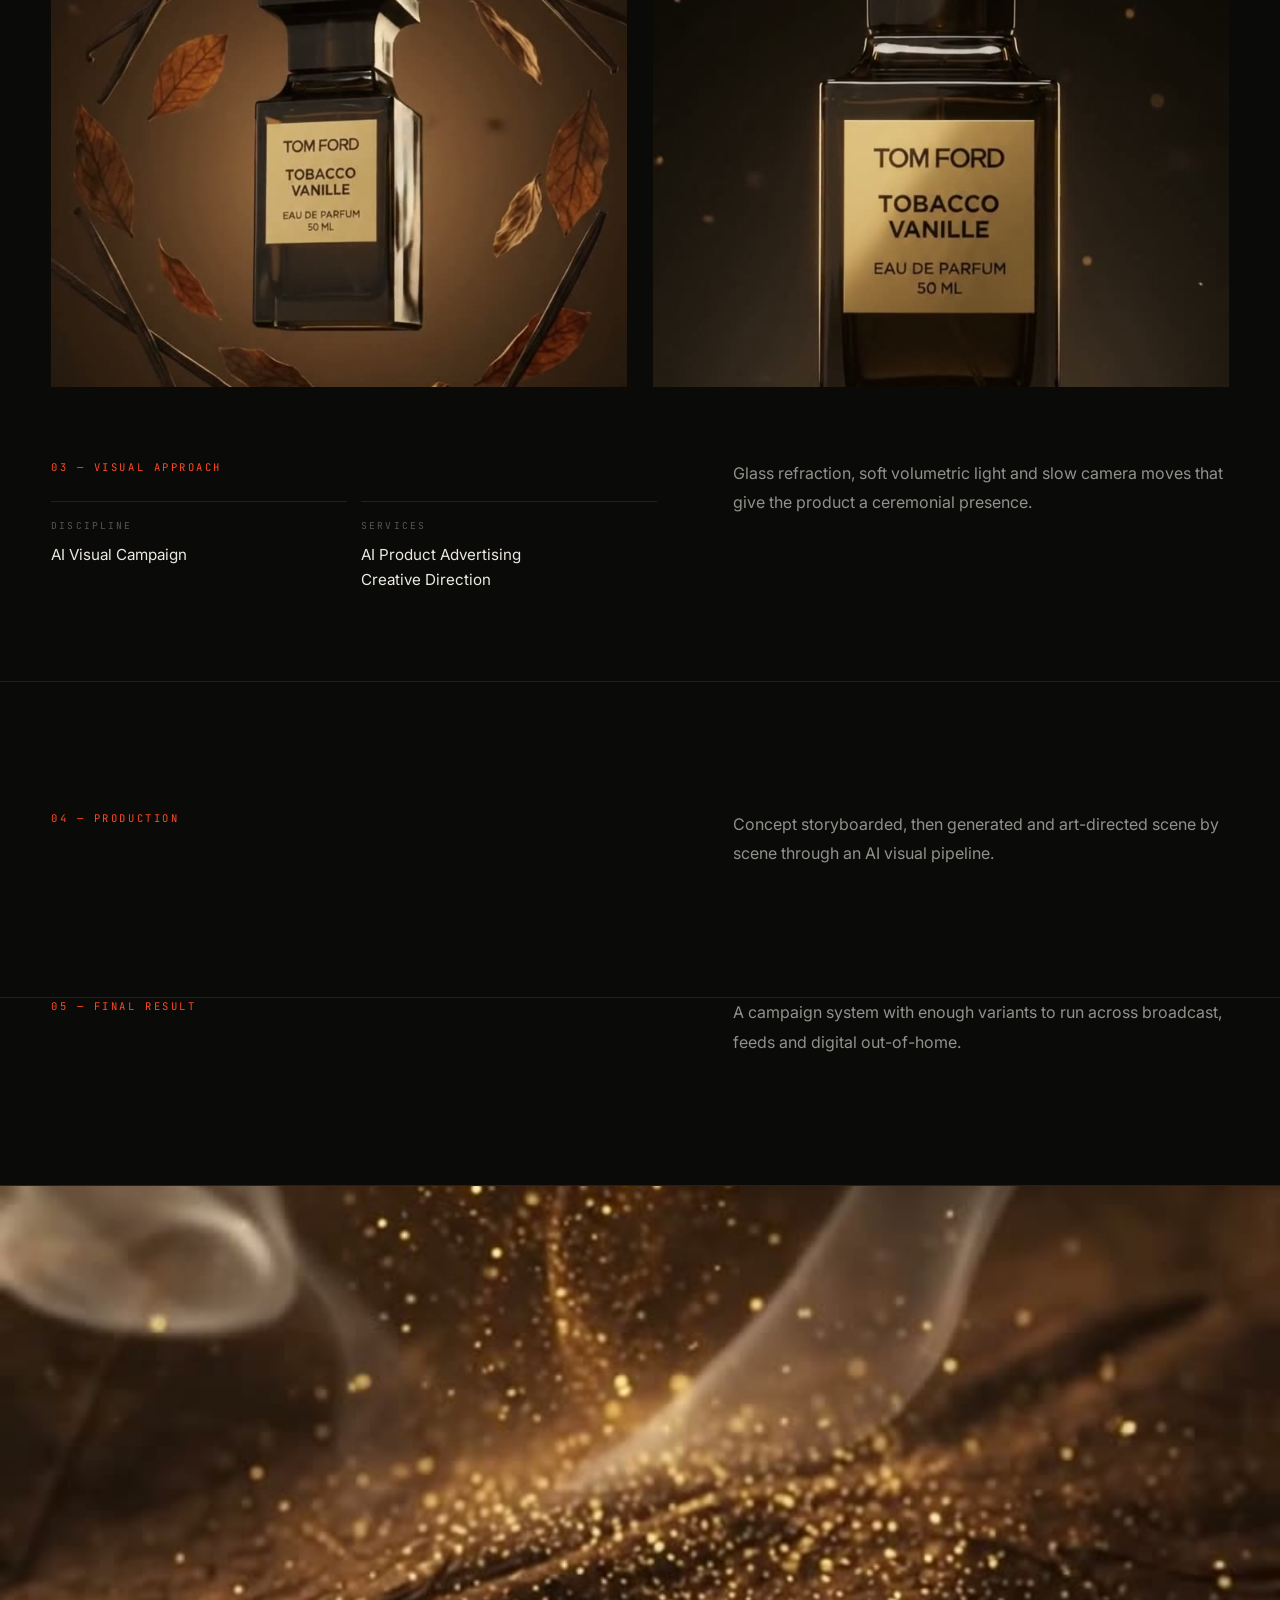
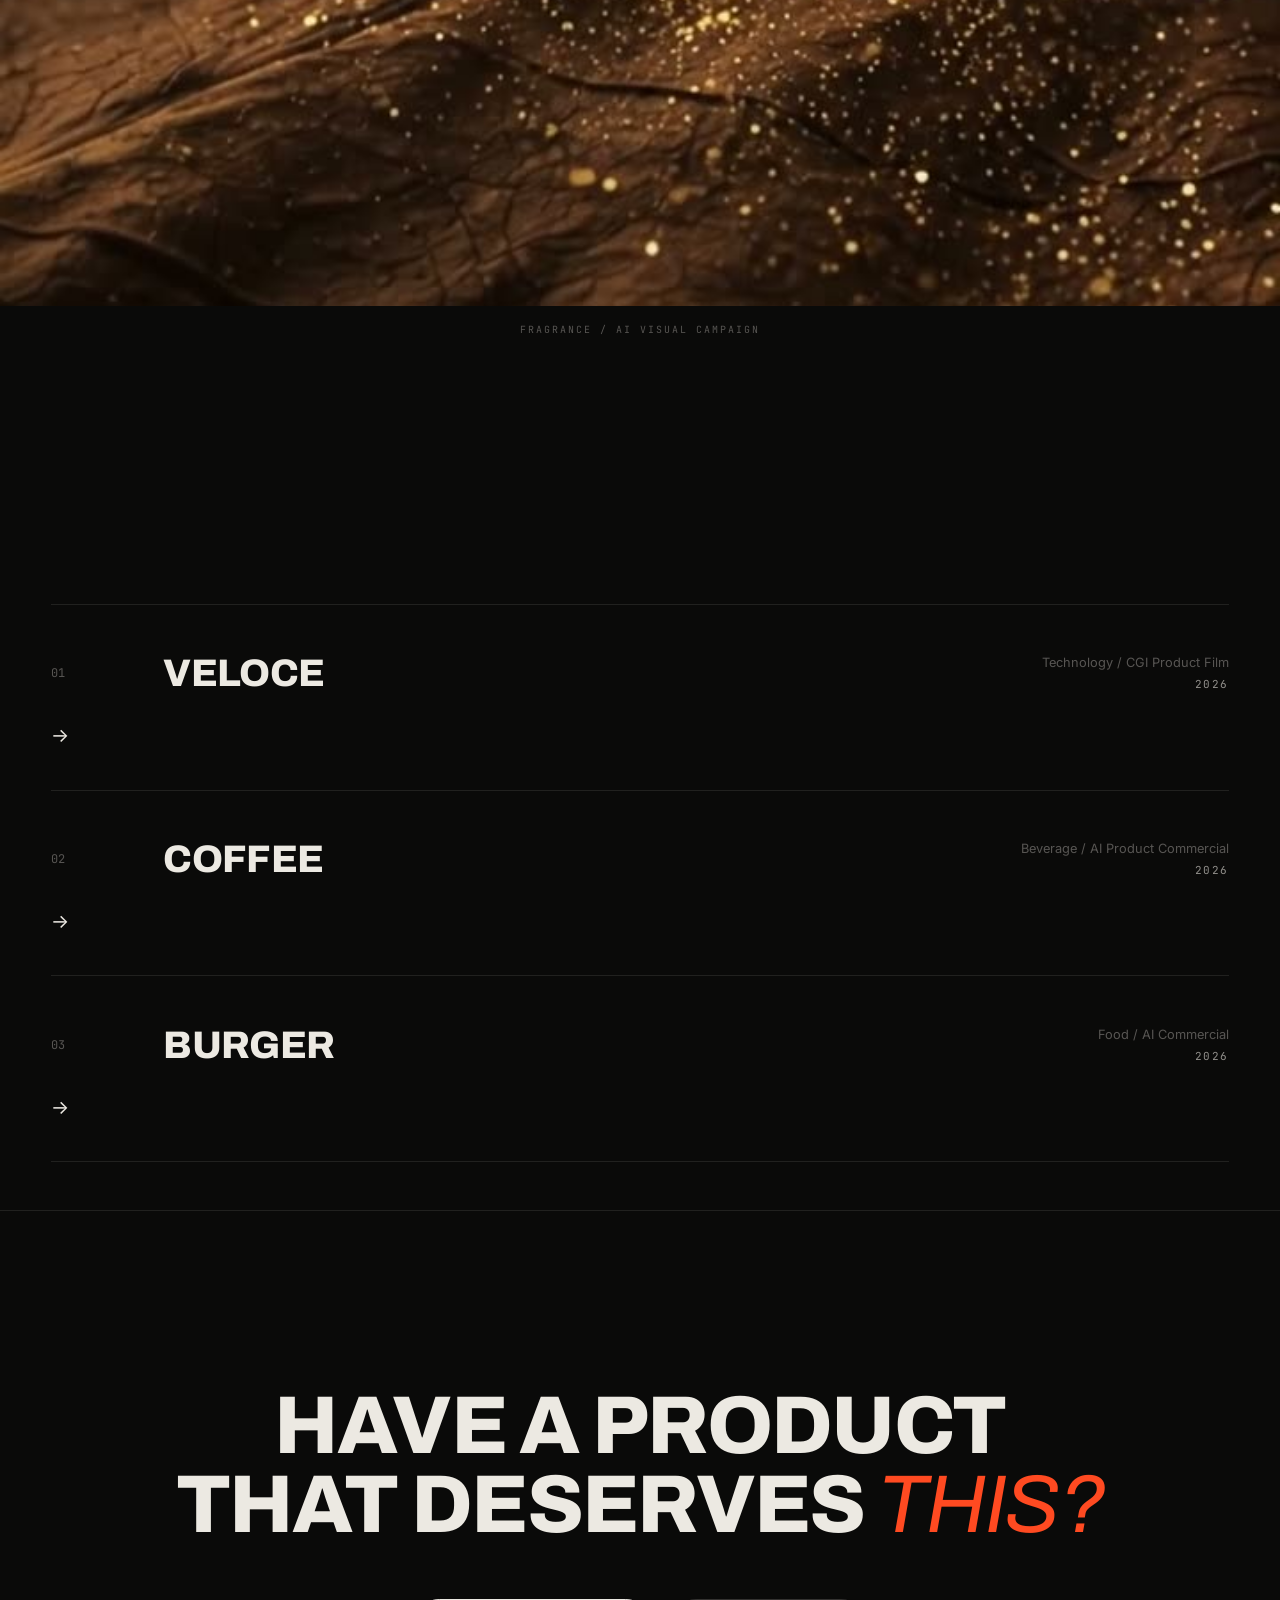
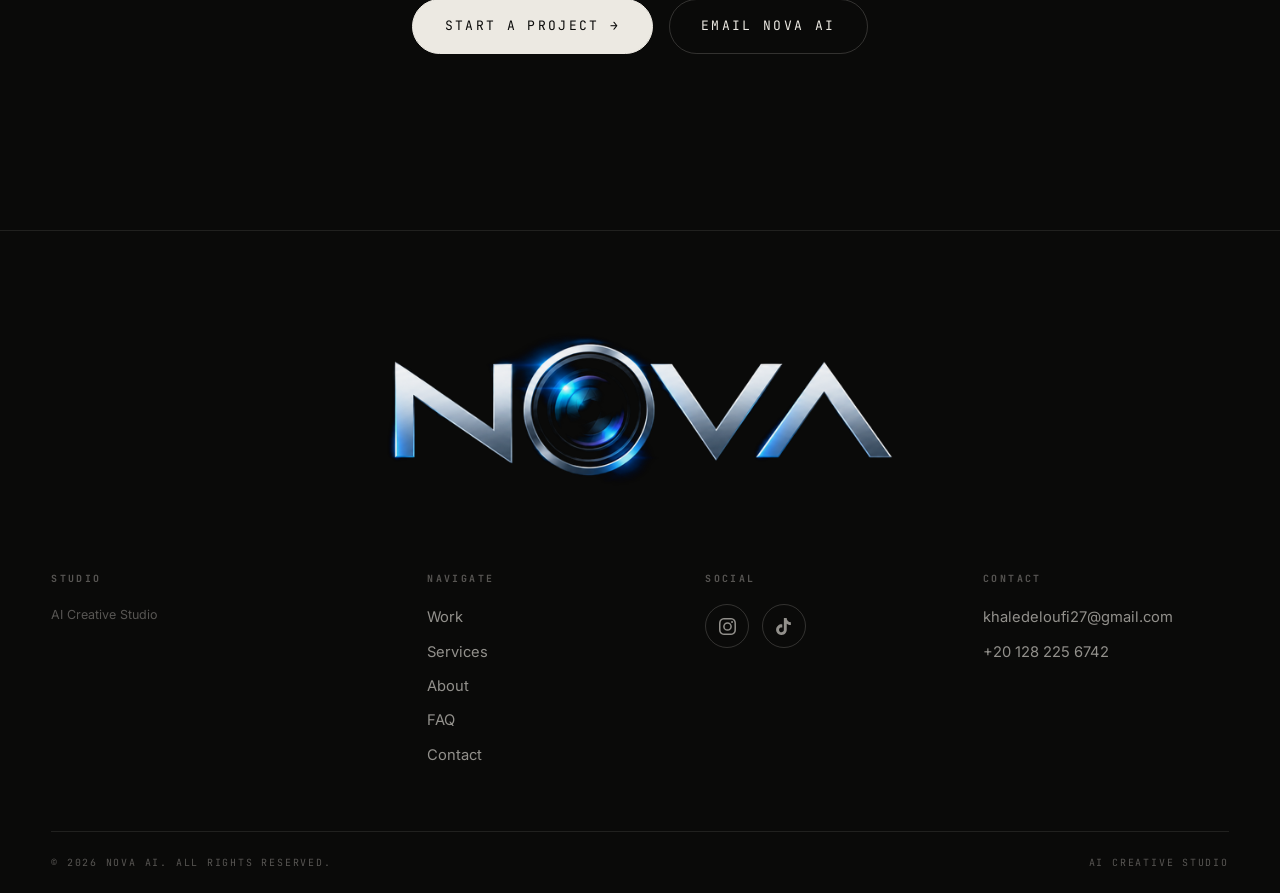
==== commit 944ae72b: "revert: film-intro preloader — restore counter + curtain reveal" ====
--- a/work/arpege/index.html
+++ b/work/arpege/index.html
@@ -63,20 +63,22 @@
   </div>
 </div>
 <main>
-  <!-- preloader — cinematic film intro -->
+  <!-- preloader (keeps the cinematic entrance) -->
   <div class="preloader" id="preloader" aria-hidden="true">
-    <div class="pl-overlay" aria-hidden="true"></div>
     <div class="pl-grain" aria-hidden="true"></div>
-    <div class="pl-flash" aria-hidden="true"></div>
-    <div class="pl-chrome" aria-hidden="true">
-      <span class="pl-brand label">NOVA AI — Case Study</span>
-      <span class="pl-rec label"><i class="pl-dot"></i>REC</span>
-      <div class="pl-bottom">
-        <div class="pl-line"><span></span></div>
-        <div class="pl-meta">
-          <span class="pl-count" id="pl-count">0%</span>
-          <span class="pl-tc" id="pl-tc">00:00:00:00</span>
-        </div>
+    <div class="pl-curtain pl-curtain-top" aria-hidden="true"></div>
+    <div class="pl-curtain pl-curtain-bottom" aria-hidden="true"></div>
+    <div class="preloader-inner">
+      <div class="preloader-wordmark" aria-hidden="true">
+        <span class="pw-mask"><i>N</i></span>
+        <span class="pw-mask"><i>O</i></span>
+        <span class="pw-mask"><i>V</i></span>
+        <span class="pw-mask"><i>A</i></span>
+      </div>
+      <div class="preloader-line"><span></span></div>
+      <div class="preloader-meta">
+        <span class="preloader-count" id="preloader-count">0%</span>
+        <span class="preloader-text label">Case Study</span>
       </div>
     </div>
   </div>
--- a/assets/css/main.css
+++ b/assets/css/main.css
@@ -90,59 +90,58 @@
 a.btn-accent:hover{ background:var(--ink); border-color:var(--ink); }
 
 /* ============================================================
-   PRELOADER — cinematic film intro over the live hero film
+   PRELOADER — NOVA counter + cinematic curtain
    ============================================================ */
 .preloader{ position:fixed; inset:0; z-index:200; background:transparent;
-  overflow:hidden; pointer-events:none; transition:visibility 0s .25s; }
+  display:grid; place-items:center; overflow:hidden;
+  transition:visibility 0s .2s; }
+.preloader.reveal{ pointer-events:none; }
 .preloader.done{ visibility:hidden; }
 
-/* dark cinematic grade over the hero film */
-.pl-overlay{ position:absolute; inset:0; z-index:1;
-  background:linear-gradient(180deg, rgba(10,10,9,.7), rgba(10,10,9,.4) 58%, rgba(10,10,9,.76));
-  transition:clip-path 1s var(--ease) .05s; }
-.preloader.reveal .pl-overlay{ clip-path:polygon(100% 100%, 100% 100%, 100% 100%, 100% 100%); }
-
-/* film grain */
-.pl-grain{ position:absolute; inset:-50%; z-index:2; pointer-events:none; opacity:.06;
-  background-image:url("data:image/svg+xml,%3Csvg xmlns='http://www.w3.org/2000/svg' width='180' height='180'%3E%3Cfilter id='n'%3E%3CfeTurbulence type='fractalNoise' baseFrequency='0.72' numOctaves='2' stitchTiles='stitch'/%3E%3C/filter%3E%3Crect width='180' height='180' filter='url(%23n)'/%3E%3C/svg%3E");
-  transition:opacity .7s var(--ease); }
-.preloader.reveal .pl-grain{ opacity:0; }
-
-/* orange flash at the cut */
-.pl-flash{ position:absolute; inset:0; z-index:3; pointer-events:none; opacity:0;
-  background:radial-gradient(circle at 50% 62%, rgba(255,74,33,.18), transparent 58%); }
-.preloader.reveal .pl-flash{ animation:pl-flash 1s var(--ease) .5s forwards; }
-@keyframes pl-flash{ 0%{opacity:0} 40%{opacity:1} 100%{opacity:0} }
-
-/* UI chrome */
-.pl-chrome{ position:absolute; inset:0; z-index:4; }
-.pl-brand{ position:absolute; top:var(--pad); left:var(--pad); color:var(--ink-3);
-  opacity:0; transition:opacity .7s var(--ease), transform .8s var(--ease);
-  animation:pl-fade .8s var(--ease) .2s forwards; }
-.pl-rec{ position:absolute; top:var(--pad); right:var(--pad); display:flex; align-items:center; gap:.5rem;
-  color:var(--ink); opacity:0; transition:opacity .7s var(--ease), transform .8s var(--ease);
-  animation:pl-fade .8s var(--ease) .35s forwards; }
-.pl-dot{ width:7px; height:7px; border-radius:50%; background:var(--accent);
-  animation:pl-blink 1.1s steps(1) infinite; }
-@keyframes pl-blink{ 50%{ opacity:.12; } }
-.preloader.reveal .pl-brand{ opacity:0 !important; transform:translateY(-28px); }
-.preloader.reveal .pl-rec{ opacity:0 !important; transform:translateY(-28px); }
-
-.pl-bottom{ position:absolute; left:var(--pad); right:var(--pad); bottom:var(--pad);
-  transition:opacity .55s var(--ease), transform .7s var(--ease);
-  transition-delay:.06s, .04s; }
-.preloader.reveal .pl-bottom{ opacity:0; transform:translateY(36px); }
-.pl-line{ width:100%; height:1px; background:var(--line-2); overflow:hidden; }
-.pl-line span{ display:block; height:100%; width:100%; background:var(--accent);
-  transform:scaleX(0); transform-origin:left; animation:pl-line 1.7s var(--ease) .2s forwards; }
+/* two curtain panels — the theatre split */
+.pl-curtain{ position:absolute; left:0; width:100%; height:50.4%; z-index:1;
+  will-change:transform; transition:transform 1.05s var(--ease) .05s; }
+.pl-curtain-top{ top:0;
+  background:radial-gradient(120% 130% at 50% 110%, rgba(255,74,33,.07), transparent 62%), #0a0a09;
+  border-bottom:1px solid rgba(255,74,33,.28); }
+.pl-curtain-bottom{ bottom:0;
+  background:radial-gradient(120% 130% at 50% -10%, rgba(255,74,33,.07), transparent 62%), #0a0a09;
+  border-top:1px solid rgba(255,74,33,.28); }
+.preloader.reveal .pl-curtain-top{ transform:translateY(-102%); }
+.preloader.reveal .pl-curtain-bottom{ transform:translateY(102%); }
+
+/* subtle film grain over everything */
+.pl-grain{ position:absolute; inset:0; z-index:3; pointer-events:none; opacity:.055;
+  background-image:url("data:image/svg+xml,%3Csvg xmlns='http://www.w3.org/2000/svg' width='180' height='180'%3E%3Cfilter id='n'%3E%3CfeTurbulence type='fractalNoise' baseFrequency='0.72' numOctaves='2' stitchTiles='stitch'/%3E%3C/filter%3E%3Crect width='180' height='180' filter='url(%23n)'/%3E%3C/svg%3E"); }
+
+.preloader-inner{ position:relative; z-index:2; display:grid; justify-items:center; gap:1.15rem;
+  transition:transform 1s var(--ease) .1s, opacity .8s var(--ease) .1s, filter .8s var(--ease) .1s; }
+.preloader.reveal .preloader-inner{ transform:translateY(-9vh); opacity:0;
+  filter:drop-shadow(0 0 30px rgba(255,74,33,.5)); }
+
+/* NOVA wordmark — letters rise from the mask, one by one */
+.preloader-wordmark{ display:flex; font-family:var(--font-d); font-weight:800; text-transform:uppercase;
+  font-size:clamp(3.4rem, 11.5vw, 7.5rem); line-height:.95; letter-spacing:.06em; }
+.pw-mask{ display:inline-block; overflow:hidden; padding-bottom:.06em; margin-bottom:-.06em; }
+.pw-mask i{ display:block; font-style:normal; transform:translateY(115%);
+  animation:pw-up .95s var(--ease) forwards; }
+.pw-mask:nth-child(1) i{ animation-delay:.1s; }
+.pw-mask:nth-child(2) i{ animation-delay:.2s; }
+.pw-mask:nth-child(3) i{ animation-delay:.3s; }
+.pw-mask:nth-child(4) i{ animation-delay:.4s; }
+@keyframes pw-up{ from{ transform:translateY(115%); } to{ transform:none; } }
+
+.preloader-line{ width:15.5rem; height:1px; background:var(--line-2); overflow:hidden; }
+.preloader-line span{ display:block; height:100%; width:100%; background:var(--accent);
+  transform:scaleX(0); transform-origin:left; animation:pl-line 1.7s var(--ease) .25s forwards; }
 @keyframes pl-line{ to{ transform:scaleX(1); } }
-.pl-meta{ display:flex; align-items:baseline; justify-content:space-between; gap:1rem;
-  margin-top:.9rem; font-family:var(--font-m); font-size:.6875rem;
-  letter-spacing:.16em; text-transform:uppercase; }
-.pl-count{ color:var(--ink); font-size:clamp(1rem, 2.2vw, 1.25rem);
-  font-variant-numeric:tabular-nums; }
-.pl-tc{ color:var(--ink-3); font-variant-numeric:tabular-nums; }
-@keyframes pl-fade{ to{ opacity:1; } }
+
+.preloader-meta{ display:flex; align-items:baseline; justify-content:space-between; gap:2rem;
+  width:15.5rem; font-family:var(--font-m); font-size:.625rem; letter-spacing:.18em;
+  text-transform:uppercase; color:var(--ink-3); }
+.preloader-count{ color:var(--ink); font-variant-numeric:tabular-nums; }
+.preloader-text{ opacity:0; animation:pl-in .8s var(--ease) .75s forwards; }
+@keyframes pl-in{ to{ opacity:1; } }
 
 @media (prefers-reduced-motion: reduce){
   .preloader *{ animation:none !important; transition:none !important; }
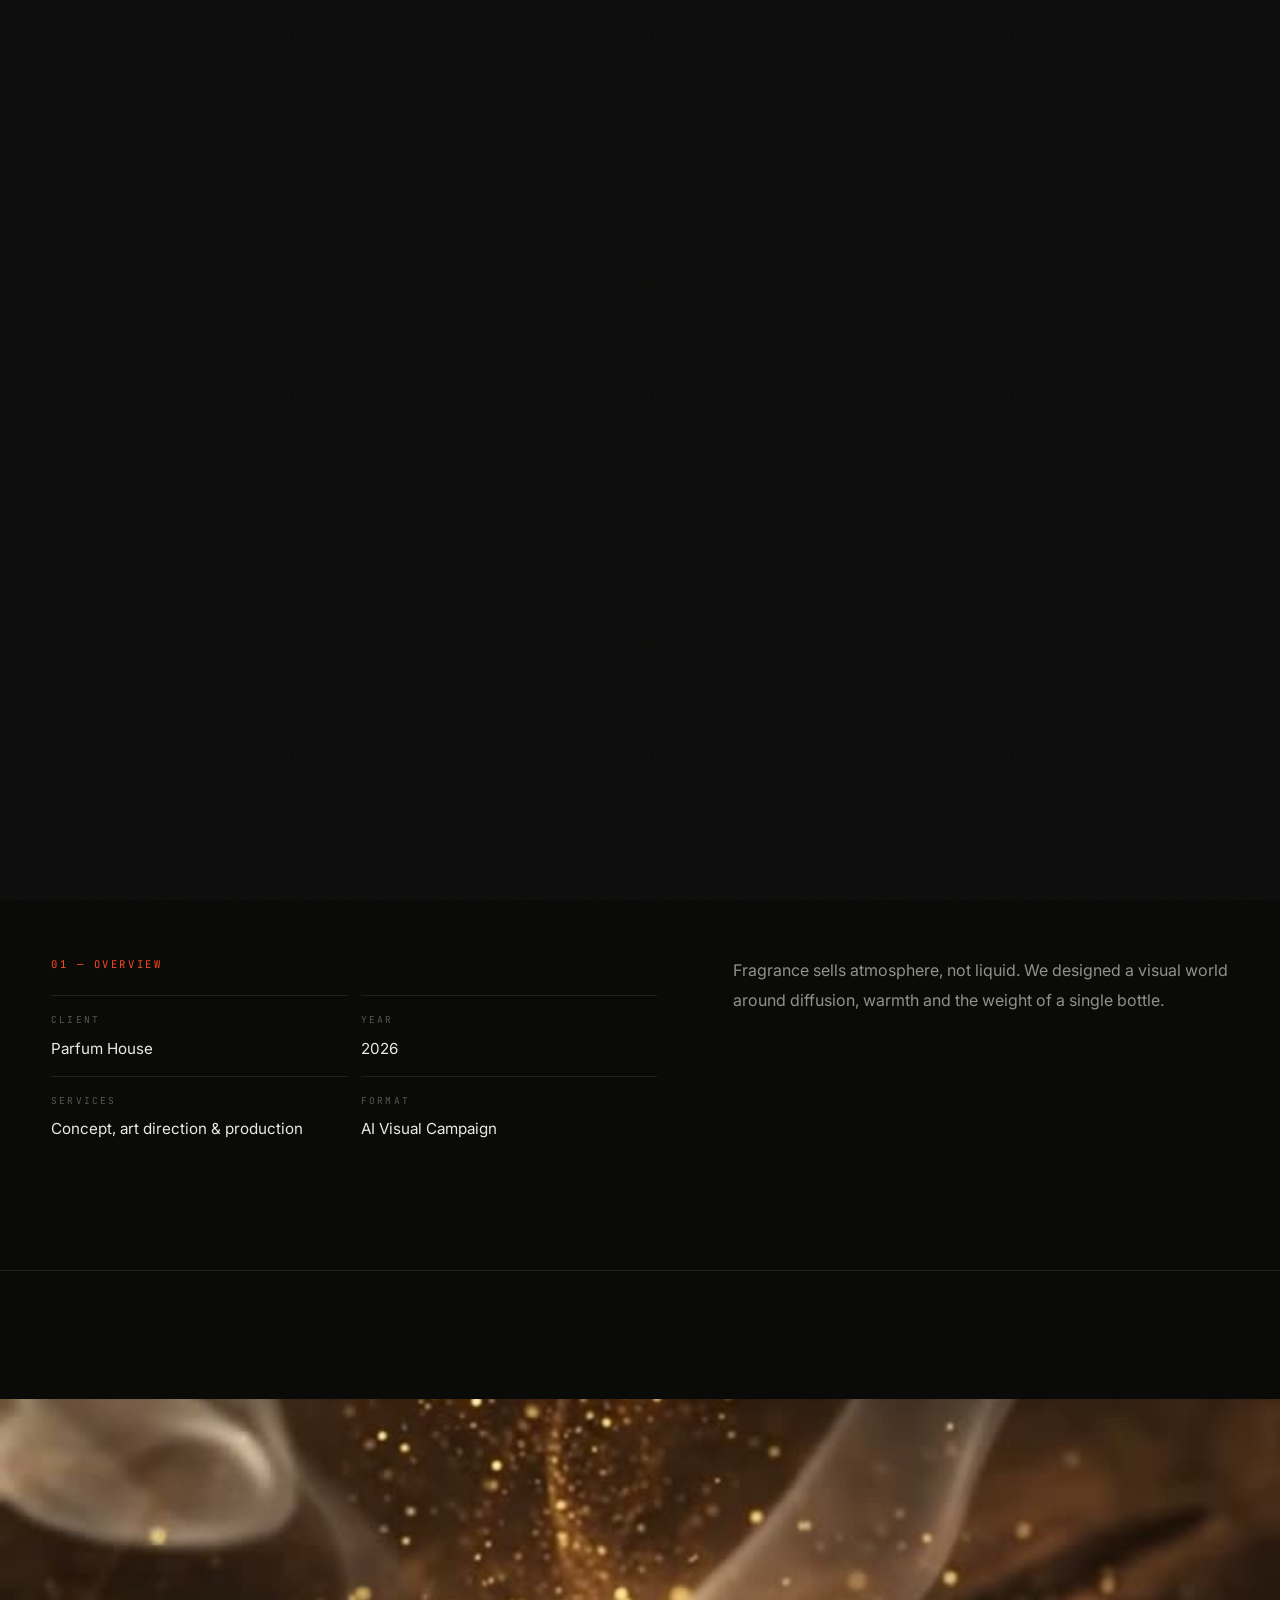
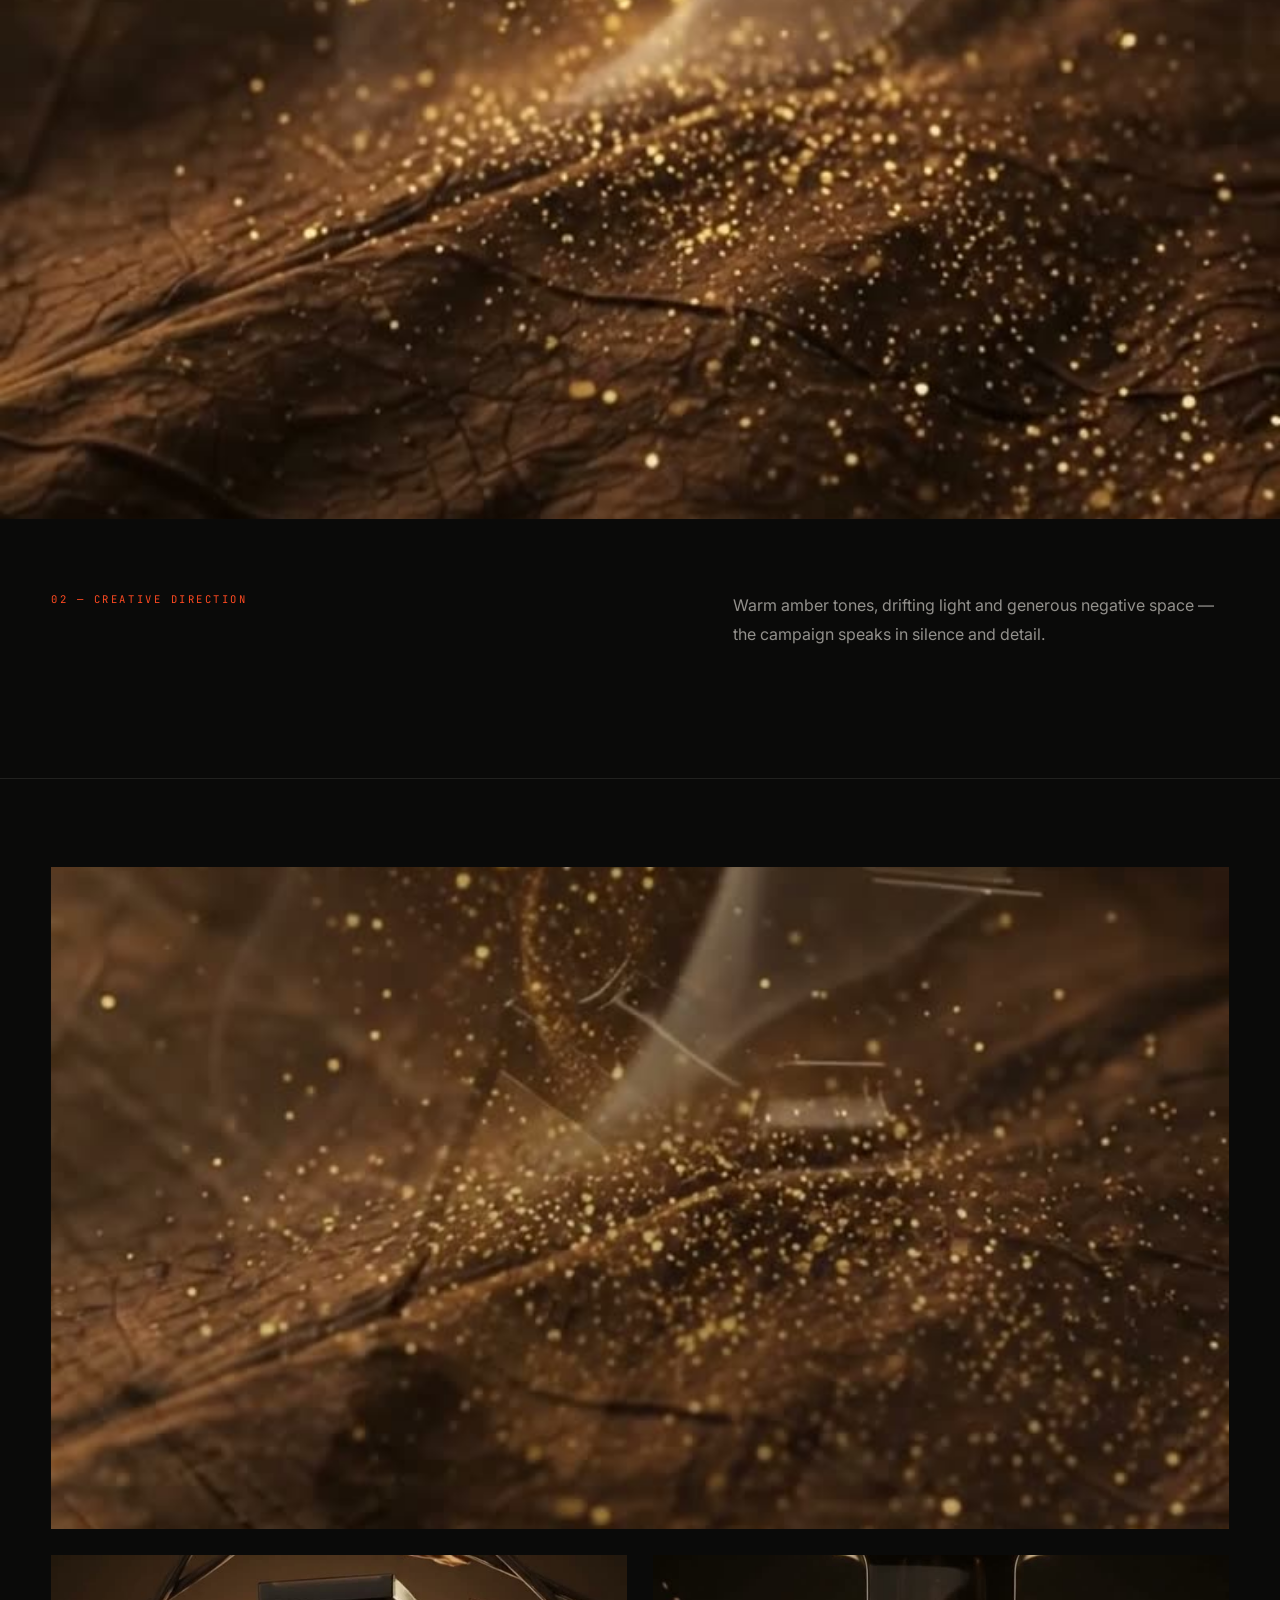
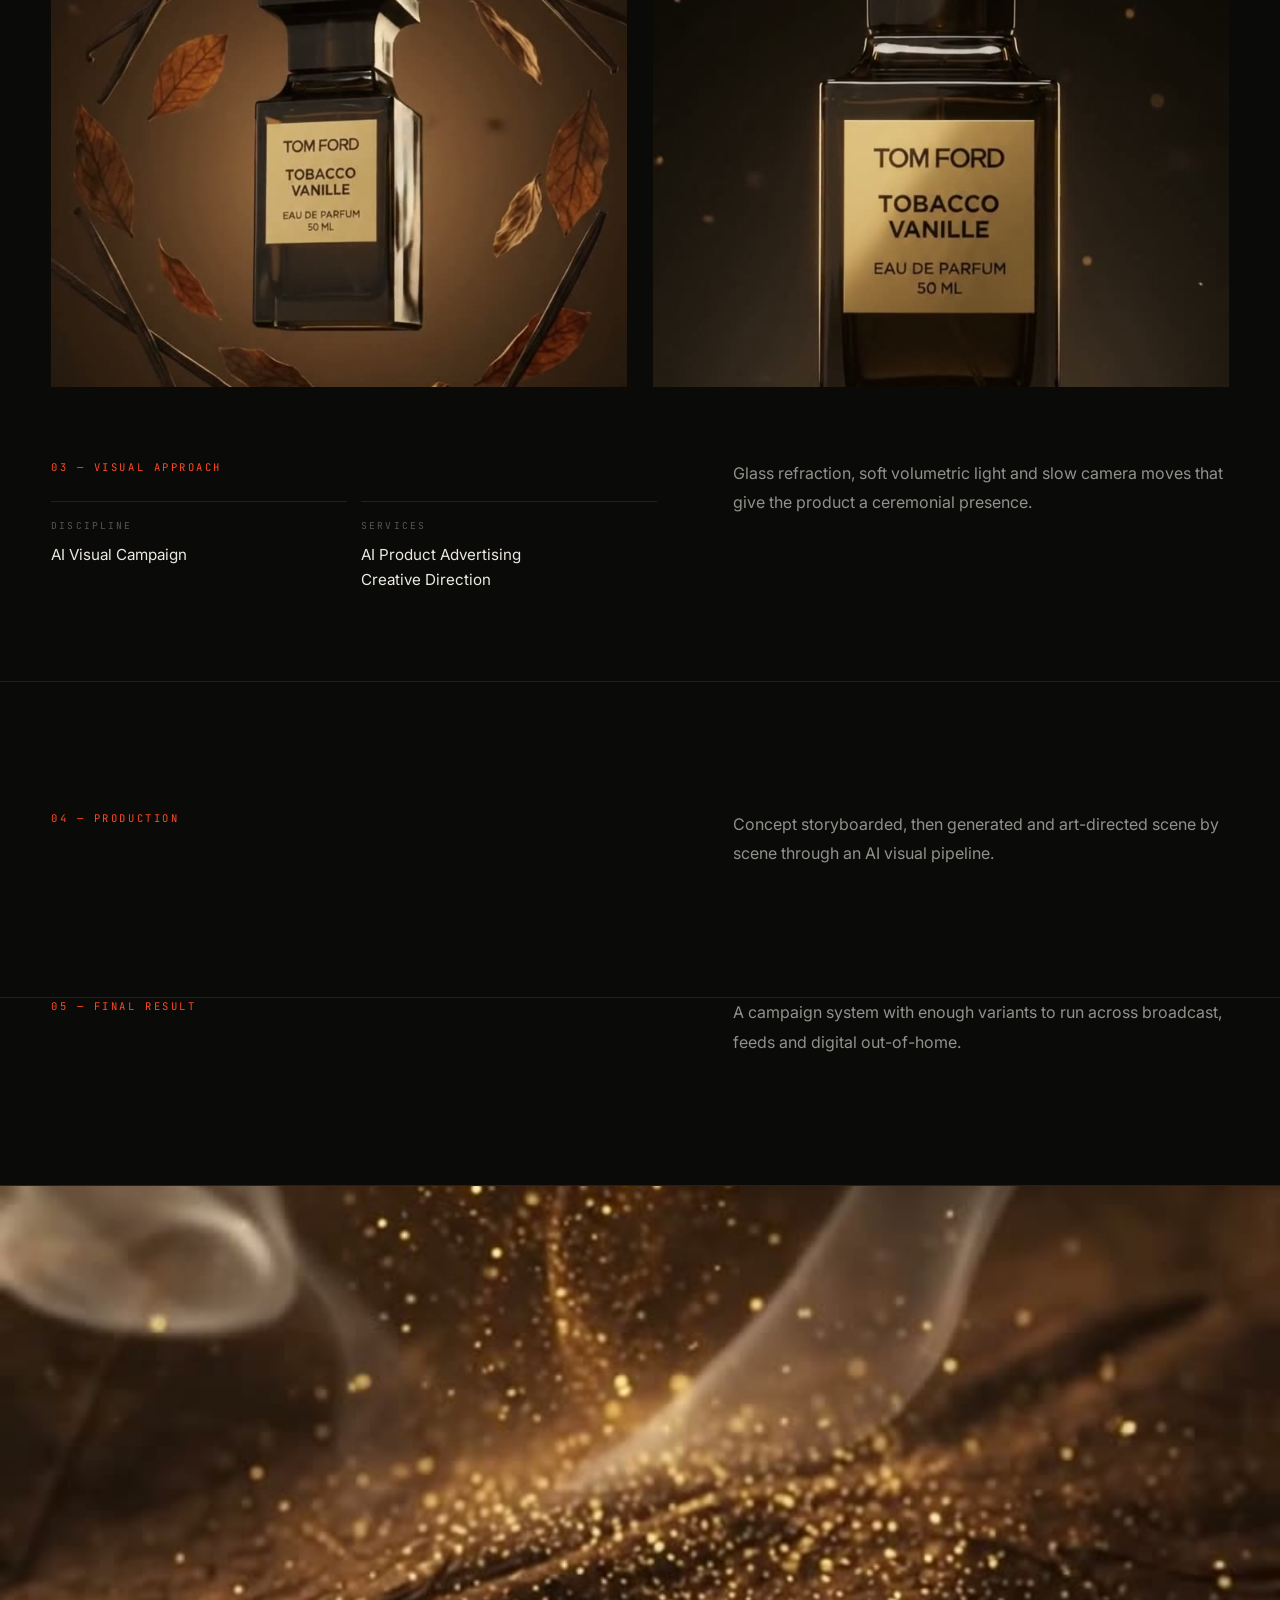
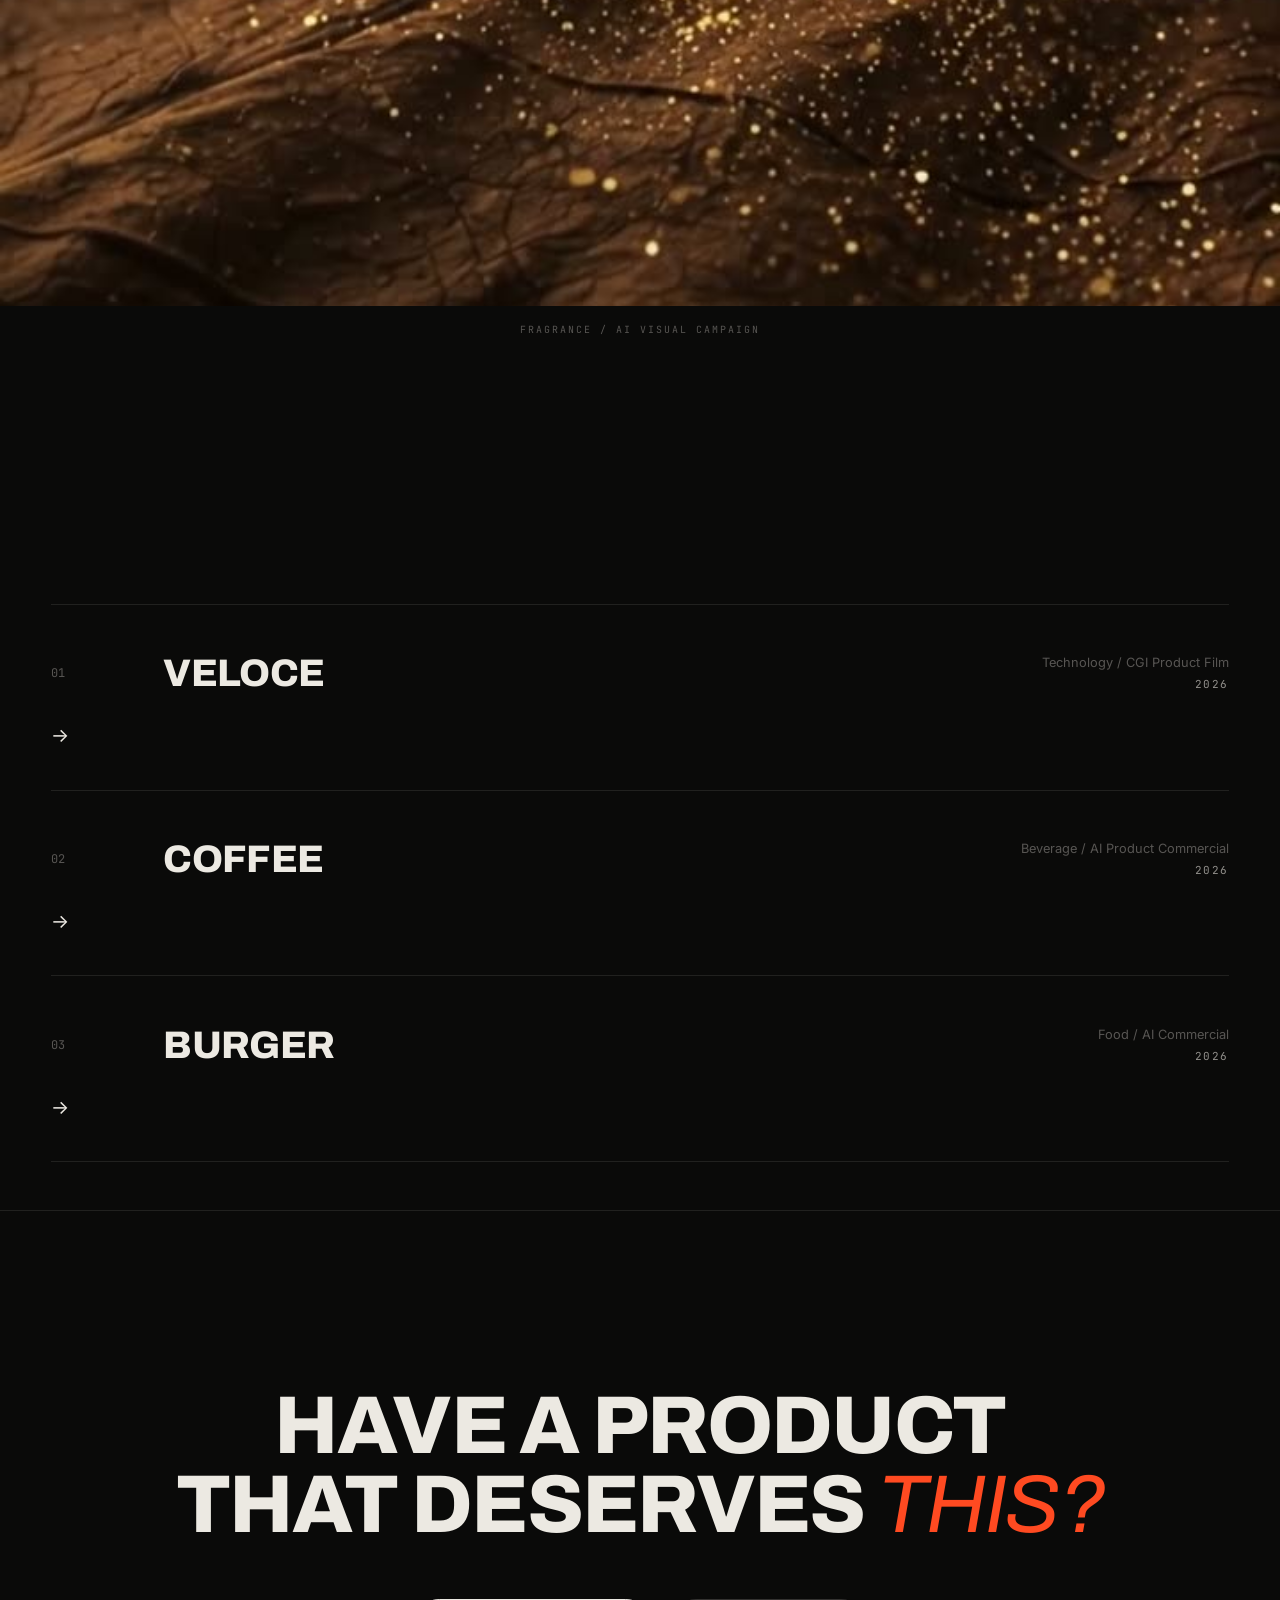
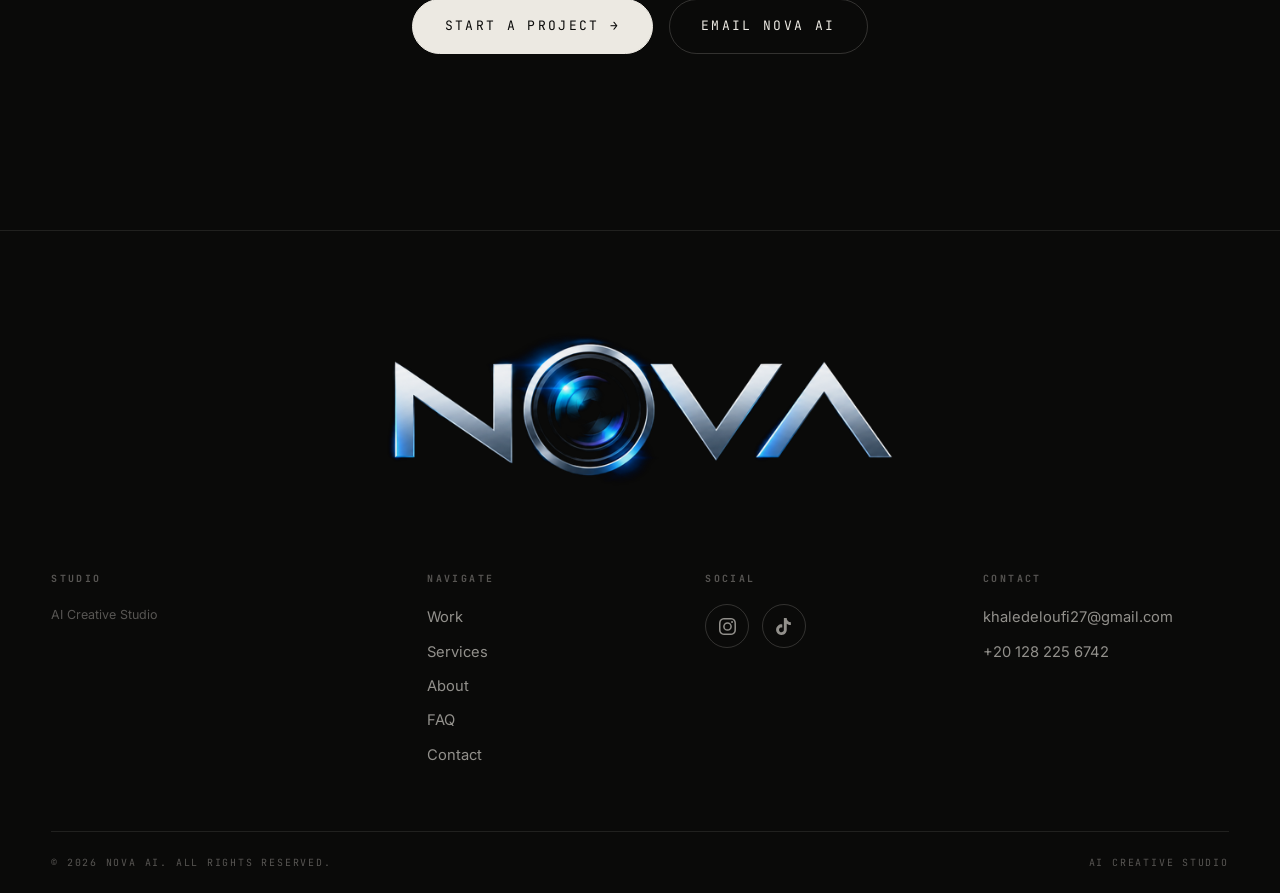
==== commit 9df51733: "feat: preloader 3-beat slat burst — split-type NOVA across 12 slats, crack → hold → zipper burst wit" ====
--- a/work/arpege/index.html
+++ b/work/arpege/index.html
@@ -65,16 +65,24 @@
 <main>
   <!-- preloader (keeps the cinematic entrance) -->
   <div class="preloader" id="preloader" aria-hidden="true">
+    <div class="pl-strips" aria-hidden="true">
+          <div class="pl-strip" style="--d:0.248s"><span class="pl-word">NOVA</span></div>
+    <div class="pl-strip" style="--d:0.203s"><span class="pl-word">NOVA</span></div>
+    <div class="pl-strip" style="--d:0.158s"><span class="pl-word">NOVA</span></div>
+    <div class="pl-strip" style="--d:0.113s"><span class="pl-word">NOVA</span></div>
+    <div class="pl-strip" style="--d:0.068s"><span class="pl-word">NOVA</span></div>
+    <div class="pl-strip" style="--d:0.023s"><span class="pl-word">NOVA</span></div>
+    <div class="pl-strip" style="--d:0.023s"><span class="pl-word">NOVA</span></div>
+    <div class="pl-strip" style="--d:0.068s"><span class="pl-word">NOVA</span></div>
+    <div class="pl-strip" style="--d:0.113s"><span class="pl-word">NOVA</span></div>
+    <div class="pl-strip" style="--d:0.158s"><span class="pl-word">NOVA</span></div>
+    <div class="pl-strip" style="--d:0.203s"><span class="pl-word">NOVA</span></div>
+    <div class="pl-strip" style="--d:0.248s"><span class="pl-word">NOVA</span></div>
+    </div>
+    <div class="pl-seam" aria-hidden="true"></div>
+    <div class="pl-flash" aria-hidden="true"></div>
     <div class="pl-grain" aria-hidden="true"></div>
-    <div class="pl-curtain pl-curtain-top" aria-hidden="true"></div>
-    <div class="pl-curtain pl-curtain-bottom" aria-hidden="true"></div>
     <div class="preloader-inner">
-      <div class="preloader-wordmark" aria-hidden="true">
-        <span class="pw-mask"><i>N</i></span>
-        <span class="pw-mask"><i>O</i></span>
-        <span class="pw-mask"><i>V</i></span>
-        <span class="pw-mask"><i>A</i></span>
-      </div>
       <div class="preloader-line"><span></span></div>
       <div class="preloader-meta">
         <span class="preloader-count" id="preloader-count">0%</span>
--- a/assets/css/main.css
+++ b/assets/css/main.css
@@ -90,46 +90,62 @@
 a.btn-accent:hover{ background:var(--ink); border-color:var(--ink); }
 
 /* ============================================================
-   PRELOADER — NOVA counter + cinematic curtain
-   ============================================================ */
-.preloader{ position:fixed; inset:0; z-index:200; background:transparent;
-  display:grid; place-items:center; overflow:hidden;
-  transition:visibility 0s .2s; }
+   PRELOADER — NOVA strips: split-type, 3-beat shutter reveal
+   ------------------------------------------------------------
+   beat 1 crack  -> a hairline tears at the seam, halves micro-split
+   beat 2 hold   -> a beat of tension
+   beat 3 burst  -> 12 slats scatter outward (zipper from center)
+                    carrying slices of the giant NOVA wordmark
+   ============================================================ */
+.preloader{ position:fixed; inset:0; z-index:200; background:#0a0a09;
+  overflow:hidden; transition:visibility 0s .2s; }
 .preloader.reveal{ pointer-events:none; }
 .preloader.done{ visibility:hidden; }
 
-/* two curtain panels — the theatre split */
-.pl-curtain{ position:absolute; left:0; width:100%; height:50.4%; z-index:1;
-  will-change:transform; transition:transform 1.05s var(--ease) .05s; }
-.pl-curtain-top{ top:0;
-  background:radial-gradient(120% 130% at 50% 110%, rgba(255,74,33,.07), transparent 62%), #0a0a09;
-  border-bottom:1px solid rgba(255,74,33,.28); }
-.pl-curtain-bottom{ bottom:0;
-  background:radial-gradient(120% 130% at 50% -10%, rgba(255,74,33,.07), transparent 62%), #0a0a09;
-  border-top:1px solid rgba(255,74,33,.28); }
-.preloader.reveal .pl-curtain-top{ transform:translateY(-102%); }
-.preloader.reveal .pl-curtain-bottom{ transform:translateY(102%); }
+/* 12 thin slats that assemble the giant wordmark */
+.pl-strips{ position:absolute; inset:0; z-index:1; display:flex; flex-direction:column; }
+.pl-strip{ position:relative; flex:1 1 0; overflow:hidden;
+  will-change:transform; transition:transform .8s var(--ease) 0s; }
+.pl-strip::after{ content:""; position:absolute; left:0; right:0; bottom:0; height:1px;
+  background:rgba(236,233,226,.05); }
+.pl-word{ position:absolute; left:0; width:100%; text-align:center;
+  top:calc(38vh - .5em); font-family:var(--font-d); font-weight:800;
+  text-transform:uppercase; font-size:clamp(3rem, 13.5vw, 8.5rem);
+  line-height:1; letter-spacing:.05em; color:var(--ink); opacity:0;
+  animation:pl-in 1s var(--ease) .25s forwards; }
+
+/* the seam — a hairline of light at mid-screen */
+.pl-seam{ position:absolute; left:0; right:0; top:50vh; height:1px; z-index:3;
+  background:var(--accent); box-shadow:0 0 14px rgba(255,74,33,.75);
+  opacity:.25; transition:opacity .25s var(--ease), transform .25s var(--ease); }
+.preloader.crack .pl-seam{ opacity:1; transform:scaleY(2.4); }
+.preloader.reveal .pl-seam{ opacity:0; }
+
+/* beat 1 — crack: the halves tear apart along the seam */
+.preloader.crack .pl-strip{ transition:transform .3s var(--ease); }
+.preloader.crack .pl-strip:nth-child(-n+6){ transform:translateY(-1.6vh); }
+.preloader.crack .pl-strip:nth-child(n+7){ transform:translateY(1.6vh); }
+
+/* beat 3 — burst: slats fly out, zipper from the center out */
+.preloader.reveal .pl-strip{ transition:transform .85s var(--ease) var(--d,0s); }
+.preloader.reveal .pl-strip:nth-child(-n+6){ transform:translateY(-120vh); }
+.preloader.reveal .pl-strip:nth-child(n+7){ transform:translateY(120vh); }
+
+/* orange flash at the burst */
+.pl-flash{ position:absolute; inset:0; z-index:2; pointer-events:none; opacity:0;
+  background:radial-gradient(circle at 50% 40%, rgba(255,74,33,.2), transparent 62%); }
+.preloader.reveal .pl-flash{ animation:pl-flash .7s ease-out .04s forwards; }
+@keyframes pl-flash{ 0%{opacity:0} 35%{opacity:1} 100%{opacity:0} }
 
 /* subtle film grain over everything */
-.pl-grain{ position:absolute; inset:0; z-index:3; pointer-events:none; opacity:.055;
+.pl-grain{ position:absolute; inset:0; z-index:4; pointer-events:none; opacity:.055;
   background-image:url("data:image/svg+xml,%3Csvg xmlns='http://www.w3.org/2000/svg' width='180' height='180'%3E%3Cfilter id='n'%3E%3CfeTurbulence type='fractalNoise' baseFrequency='0.72' numOctaves='2' stitchTiles='stitch'/%3E%3C/filter%3E%3Crect width='180' height='180' filter='url(%23n)'/%3E%3C/svg%3E"); }
 
-.preloader-inner{ position:relative; z-index:2; display:grid; justify-items:center; gap:1.15rem;
-  transition:transform 1s var(--ease) .1s, opacity .8s var(--ease) .1s, filter .8s var(--ease) .1s; }
-.preloader.reveal .preloader-inner{ transform:translateY(-9vh); opacity:0;
-  filter:drop-shadow(0 0 30px rgba(255,74,33,.5)); }
-
-/* NOVA wordmark — letters rise from the mask, one by one */
-.preloader-wordmark{ display:flex; font-family:var(--font-d); font-weight:800; text-transform:uppercase;
-  font-size:clamp(3.4rem, 11.5vw, 7.5rem); line-height:.95; letter-spacing:.06em; }
-.pw-mask{ display:inline-block; overflow:hidden; padding-bottom:.06em; margin-bottom:-.06em; }
-.pw-mask i{ display:block; font-style:normal; transform:translateY(115%);
-  animation:pw-up .95s var(--ease) forwards; }
-.pw-mask:nth-child(1) i{ animation-delay:.1s; }
-.pw-mask:nth-child(2) i{ animation-delay:.2s; }
-.pw-mask:nth-child(3) i{ animation-delay:.3s; }
-.pw-mask:nth-child(4) i{ animation-delay:.4s; }
-@keyframes pw-up{ from{ transform:translateY(115%); } to{ transform:none; } }
+/* counter cluster — sits right below the seam */
+.preloader-inner{ position:absolute; left:0; right:0; top:56vh; z-index:5;
+  display:grid; justify-items:center; gap:1.15rem;
+  transition:transform .9s var(--ease) .15s, opacity .6s var(--ease) .15s; }
+.preloader.reveal .preloader-inner{ transform:translateY(7vh); opacity:0; }
 
 .preloader-line{ width:15.5rem; height:1px; background:var(--line-2); overflow:hidden; }
 .preloader-line span{ display:block; height:100%; width:100%; background:var(--accent);
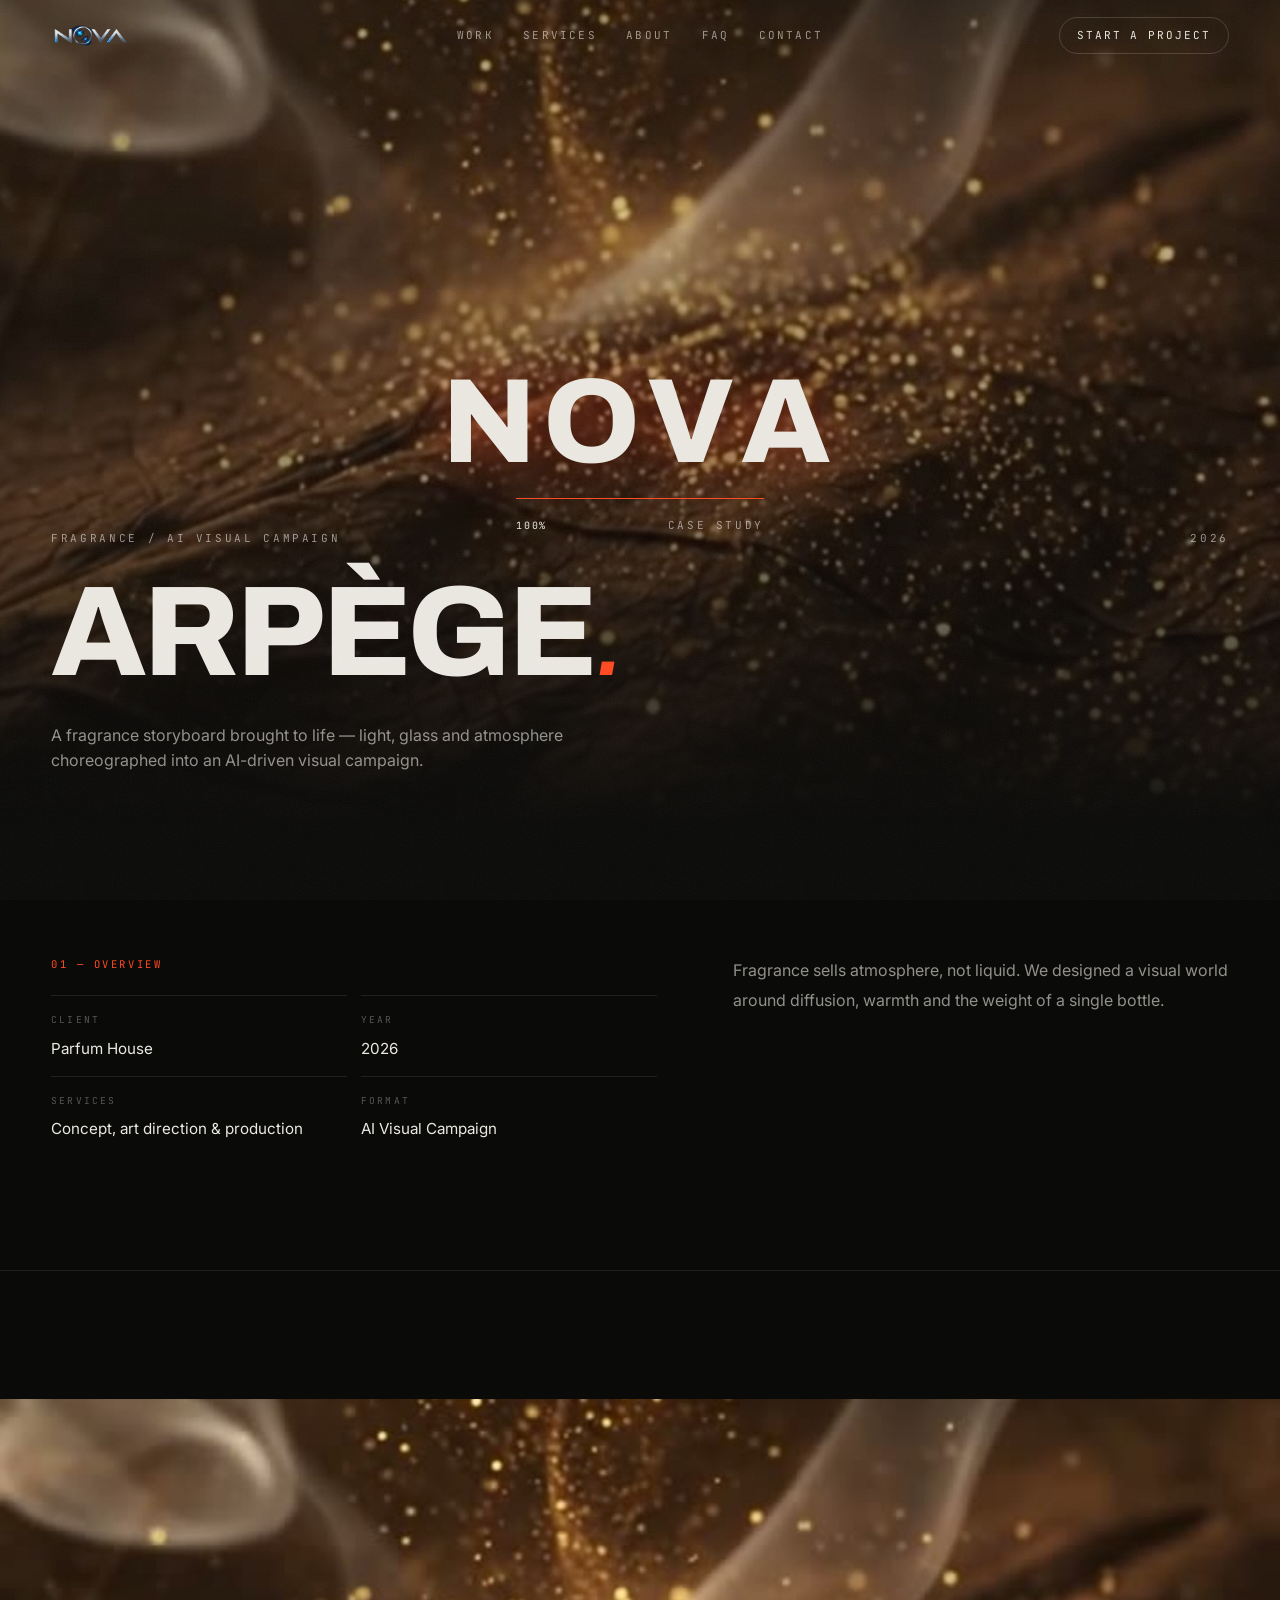
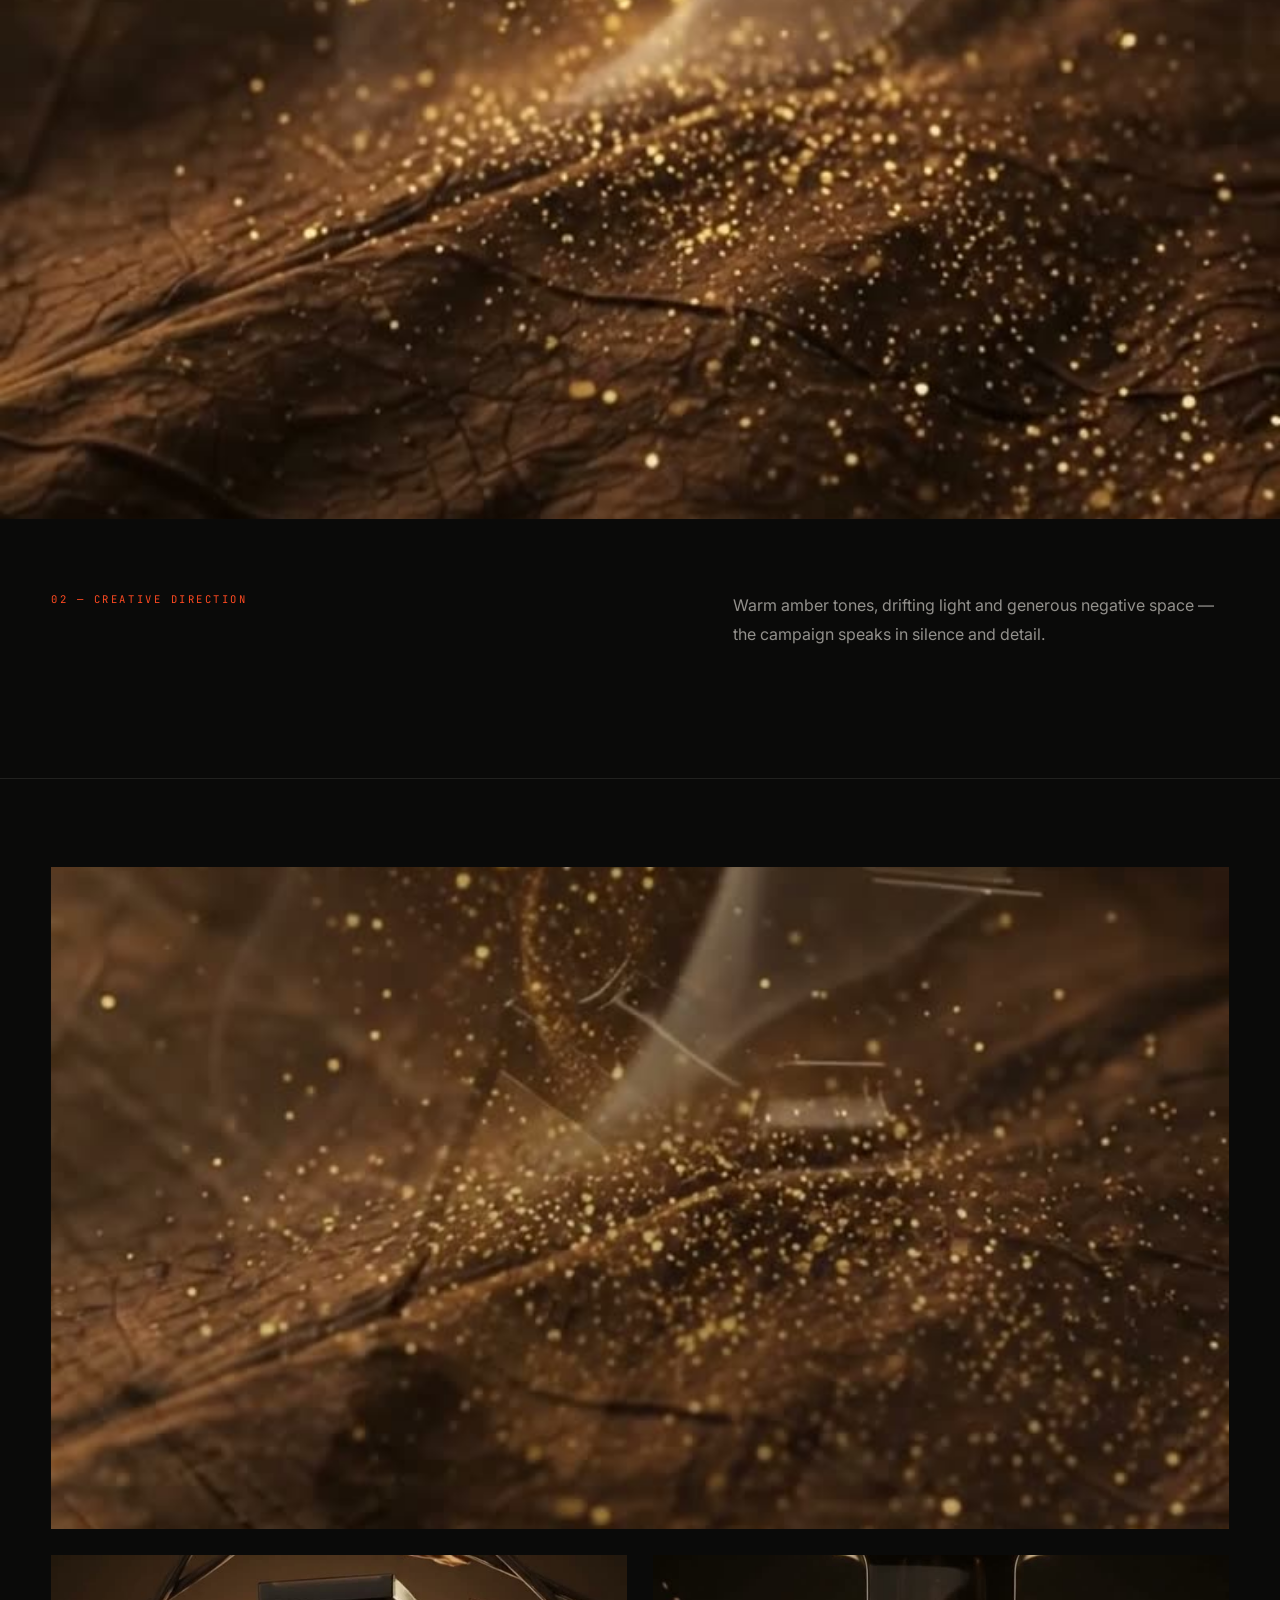
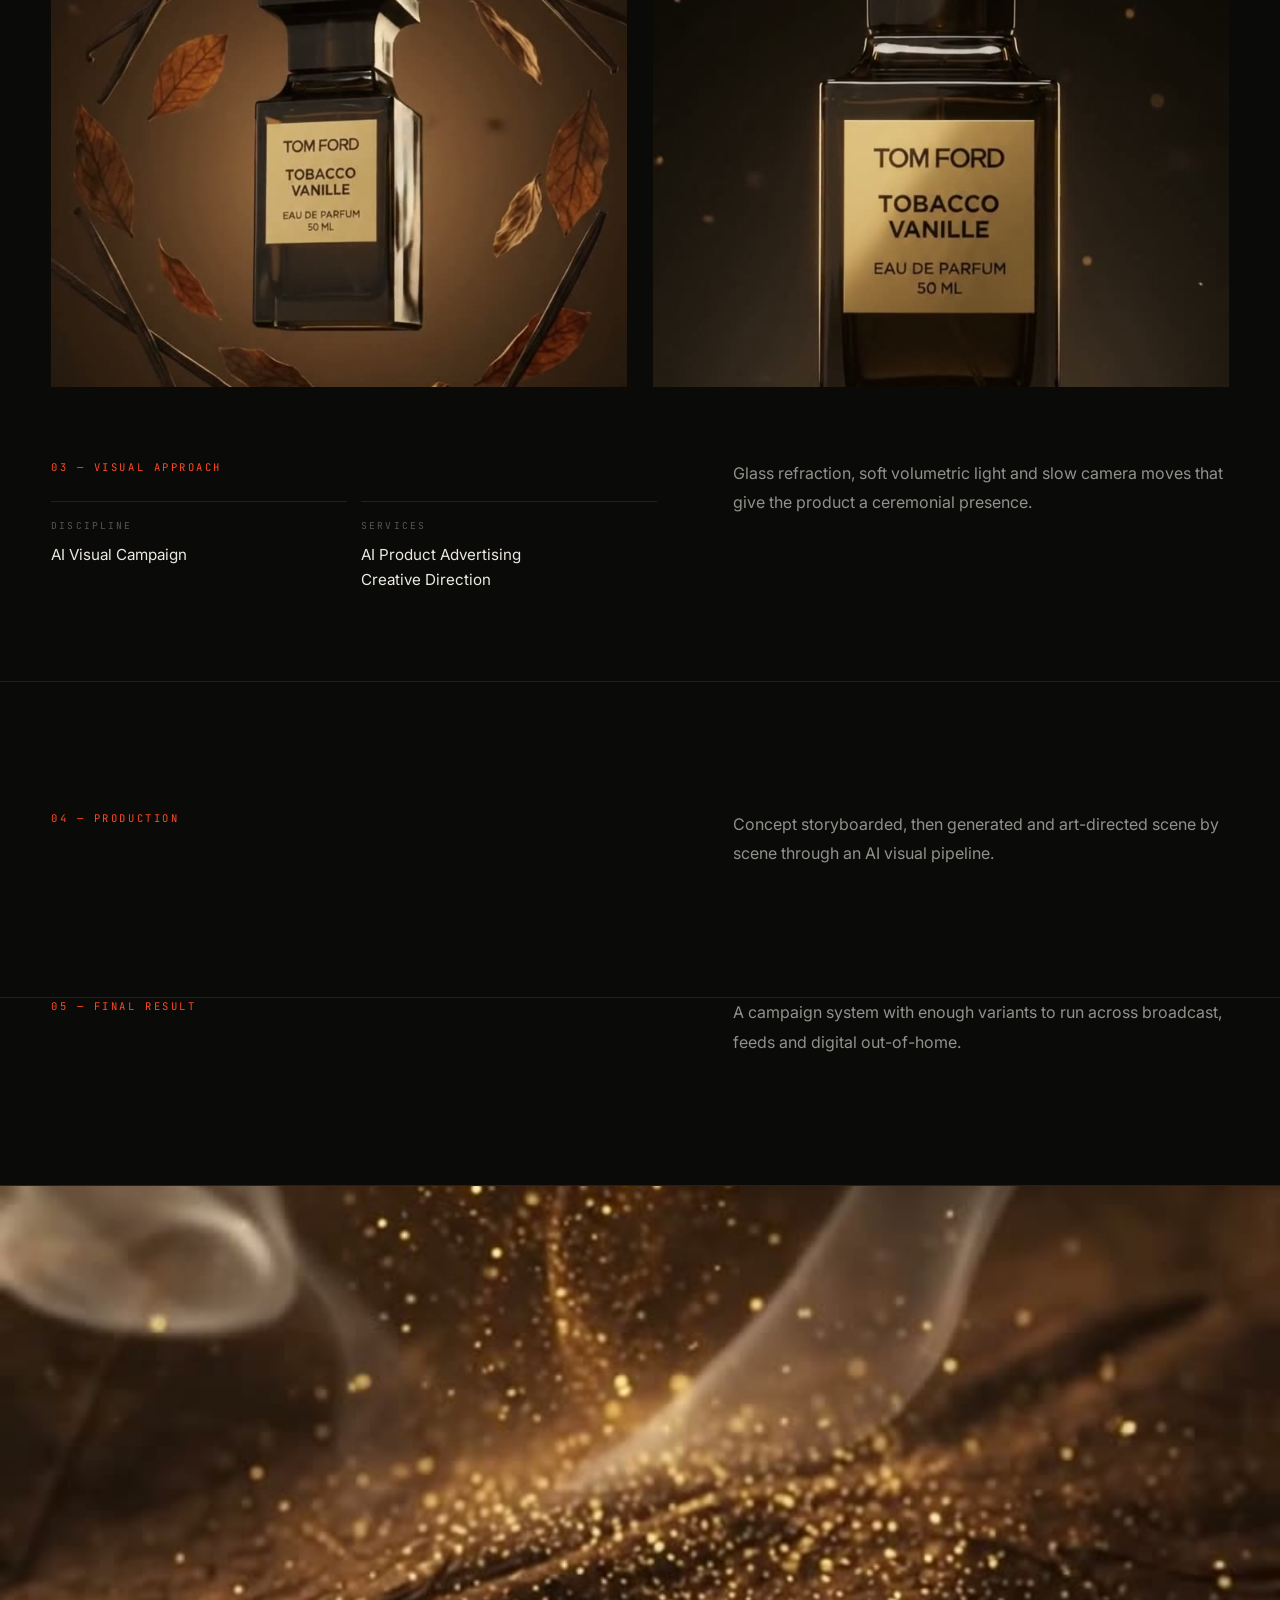
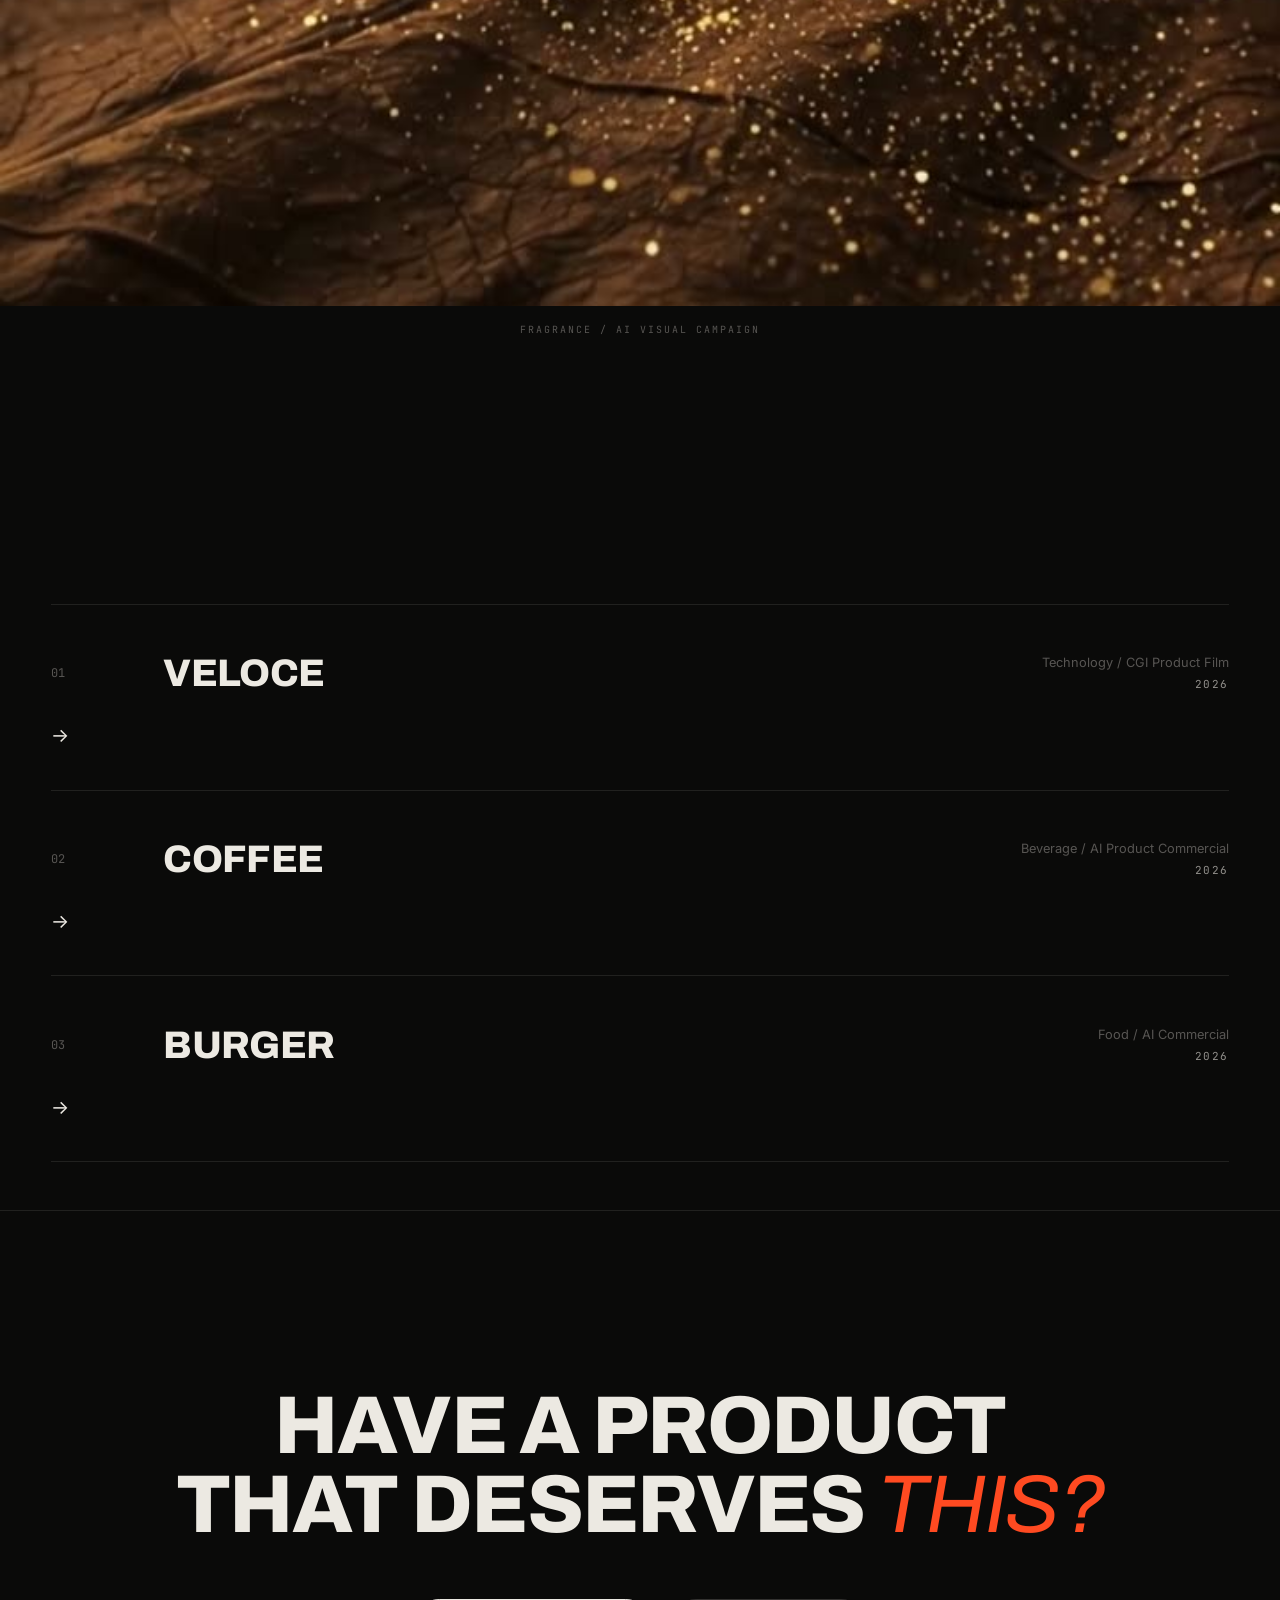
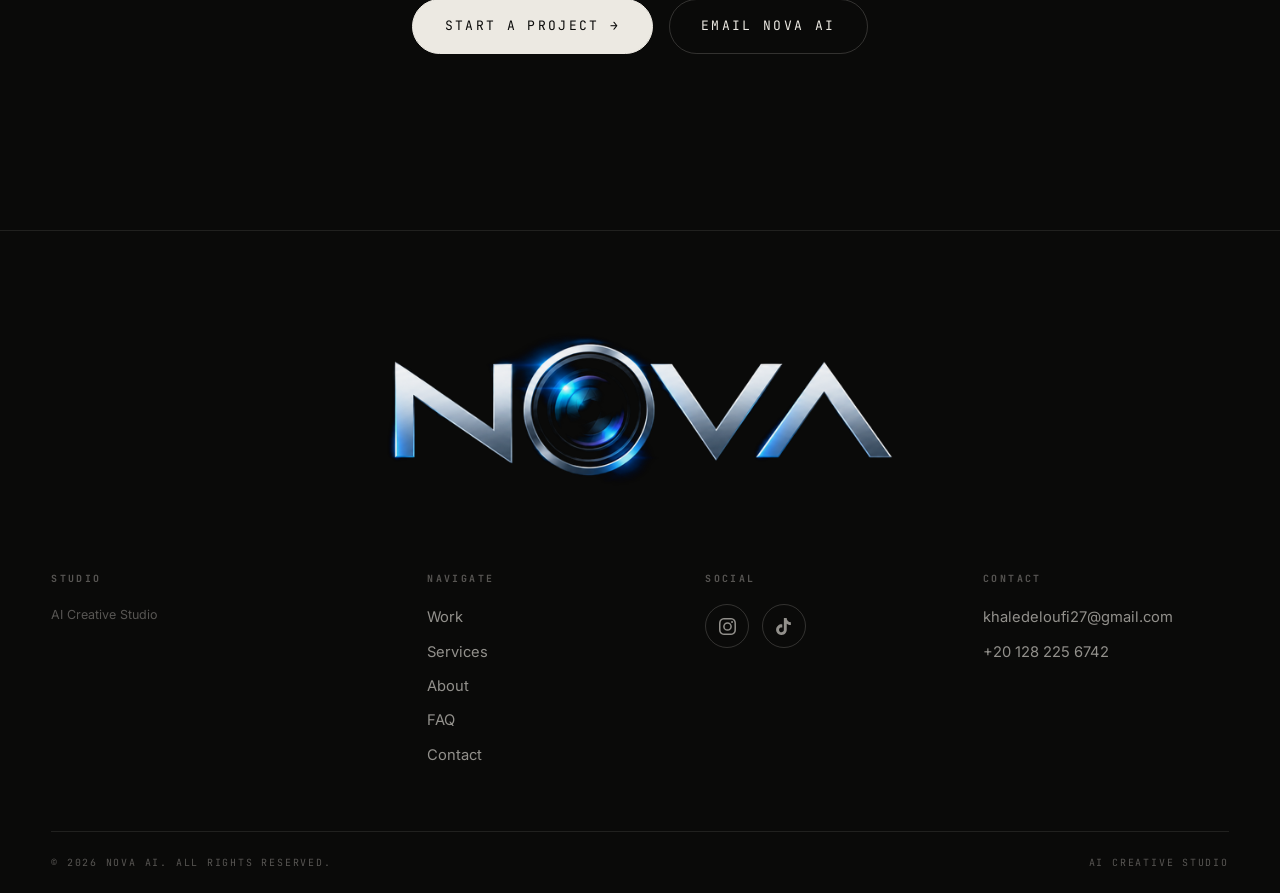
==== commit dd632a81: "revert: slat-burst preloader — restore counter + curtain reveal" ====
--- a/work/arpege/index.html
+++ b/work/arpege/index.html
@@ -65,24 +65,16 @@
 <main>
   <!-- preloader (keeps the cinematic entrance) -->
   <div class="preloader" id="preloader" aria-hidden="true">
-    <div class="pl-strips" aria-hidden="true">
-          <div class="pl-strip" style="--d:0.248s"><span class="pl-word">NOVA</span></div>
-    <div class="pl-strip" style="--d:0.203s"><span class="pl-word">NOVA</span></div>
-    <div class="pl-strip" style="--d:0.158s"><span class="pl-word">NOVA</span></div>
-    <div class="pl-strip" style="--d:0.113s"><span class="pl-word">NOVA</span></div>
-    <div class="pl-strip" style="--d:0.068s"><span class="pl-word">NOVA</span></div>
-    <div class="pl-strip" style="--d:0.023s"><span class="pl-word">NOVA</span></div>
-    <div class="pl-strip" style="--d:0.023s"><span class="pl-word">NOVA</span></div>
-    <div class="pl-strip" style="--d:0.068s"><span class="pl-word">NOVA</span></div>
-    <div class="pl-strip" style="--d:0.113s"><span class="pl-word">NOVA</span></div>
-    <div class="pl-strip" style="--d:0.158s"><span class="pl-word">NOVA</span></div>
-    <div class="pl-strip" style="--d:0.203s"><span class="pl-word">NOVA</span></div>
-    <div class="pl-strip" style="--d:0.248s"><span class="pl-word">NOVA</span></div>
-    </div>
-    <div class="pl-seam" aria-hidden="true"></div>
-    <div class="pl-flash" aria-hidden="true"></div>
     <div class="pl-grain" aria-hidden="true"></div>
+    <div class="pl-curtain pl-curtain-top" aria-hidden="true"></div>
+    <div class="pl-curtain pl-curtain-bottom" aria-hidden="true"></div>
     <div class="preloader-inner">
+      <div class="preloader-wordmark" aria-hidden="true">
+        <span class="pw-mask"><i>N</i></span>
+        <span class="pw-mask"><i>O</i></span>
+        <span class="pw-mask"><i>V</i></span>
+        <span class="pw-mask"><i>A</i></span>
+      </div>
       <div class="preloader-line"><span></span></div>
       <div class="preloader-meta">
         <span class="preloader-count" id="preloader-count">0%</span>
--- a/assets/css/main.css
+++ b/assets/css/main.css
@@ -90,62 +90,46 @@
 a.btn-accent:hover{ background:var(--ink); border-color:var(--ink); }
 
 /* ============================================================
-   PRELOADER — NOVA strips: split-type, 3-beat shutter reveal
-   ------------------------------------------------------------
-   beat 1 crack  -> a hairline tears at the seam, halves micro-split
-   beat 2 hold   -> a beat of tension
-   beat 3 burst  -> 12 slats scatter outward (zipper from center)
-                    carrying slices of the giant NOVA wordmark
-   ============================================================ */
-.preloader{ position:fixed; inset:0; z-index:200; background:#0a0a09;
-  overflow:hidden; transition:visibility 0s .2s; }
+   PRELOADER — NOVA counter + cinematic curtain
+   ============================================================ */
+.preloader{ position:fixed; inset:0; z-index:200; background:transparent;
+  display:grid; place-items:center; overflow:hidden;
+  transition:visibility 0s .2s; }
 .preloader.reveal{ pointer-events:none; }
 .preloader.done{ visibility:hidden; }
 
-/* 12 thin slats that assemble the giant wordmark */
-.pl-strips{ position:absolute; inset:0; z-index:1; display:flex; flex-direction:column; }
-.pl-strip{ position:relative; flex:1 1 0; overflow:hidden;
-  will-change:transform; transition:transform .8s var(--ease) 0s; }
-.pl-strip::after{ content:""; position:absolute; left:0; right:0; bottom:0; height:1px;
-  background:rgba(236,233,226,.05); }
-.pl-word{ position:absolute; left:0; width:100%; text-align:center;
-  top:calc(38vh - .5em); font-family:var(--font-d); font-weight:800;
-  text-transform:uppercase; font-size:clamp(3rem, 13.5vw, 8.5rem);
-  line-height:1; letter-spacing:.05em; color:var(--ink); opacity:0;
-  animation:pl-in 1s var(--ease) .25s forwards; }
-
-/* the seam — a hairline of light at mid-screen */
-.pl-seam{ position:absolute; left:0; right:0; top:50vh; height:1px; z-index:3;
-  background:var(--accent); box-shadow:0 0 14px rgba(255,74,33,.75);
-  opacity:.25; transition:opacity .25s var(--ease), transform .25s var(--ease); }
-.preloader.crack .pl-seam{ opacity:1; transform:scaleY(2.4); }
-.preloader.reveal .pl-seam{ opacity:0; }
-
-/* beat 1 — crack: the halves tear apart along the seam */
-.preloader.crack .pl-strip{ transition:transform .3s var(--ease); }
-.preloader.crack .pl-strip:nth-child(-n+6){ transform:translateY(-1.6vh); }
-.preloader.crack .pl-strip:nth-child(n+7){ transform:translateY(1.6vh); }
-
-/* beat 3 — burst: slats fly out, zipper from the center out */
-.preloader.reveal .pl-strip{ transition:transform .85s var(--ease) var(--d,0s); }
-.preloader.reveal .pl-strip:nth-child(-n+6){ transform:translateY(-120vh); }
-.preloader.reveal .pl-strip:nth-child(n+7){ transform:translateY(120vh); }
-
-/* orange flash at the burst */
-.pl-flash{ position:absolute; inset:0; z-index:2; pointer-events:none; opacity:0;
-  background:radial-gradient(circle at 50% 40%, rgba(255,74,33,.2), transparent 62%); }
-.preloader.reveal .pl-flash{ animation:pl-flash .7s ease-out .04s forwards; }
-@keyframes pl-flash{ 0%{opacity:0} 35%{opacity:1} 100%{opacity:0} }
+/* two curtain panels — the theatre split */
+.pl-curtain{ position:absolute; left:0; width:100%; height:50.4%; z-index:1;
+  will-change:transform; transition:transform 1.05s var(--ease) .05s; }
+.pl-curtain-top{ top:0;
+  background:radial-gradient(120% 130% at 50% 110%, rgba(255,74,33,.07), transparent 62%), #0a0a09;
+  border-bottom:1px solid rgba(255,74,33,.28); }
+.pl-curtain-bottom{ bottom:0;
+  background:radial-gradient(120% 130% at 50% -10%, rgba(255,74,33,.07), transparent 62%), #0a0a09;
+  border-top:1px solid rgba(255,74,33,.28); }
+.preloader.reveal .pl-curtain-top{ transform:translateY(-102%); }
+.preloader.reveal .pl-curtain-bottom{ transform:translateY(102%); }
 
 /* subtle film grain over everything */
-.pl-grain{ position:absolute; inset:0; z-index:4; pointer-events:none; opacity:.055;
+.pl-grain{ position:absolute; inset:0; z-index:3; pointer-events:none; opacity:.055;
   background-image:url("data:image/svg+xml,%3Csvg xmlns='http://www.w3.org/2000/svg' width='180' height='180'%3E%3Cfilter id='n'%3E%3CfeTurbulence type='fractalNoise' baseFrequency='0.72' numOctaves='2' stitchTiles='stitch'/%3E%3C/filter%3E%3Crect width='180' height='180' filter='url(%23n)'/%3E%3C/svg%3E"); }
 
-/* counter cluster — sits right below the seam */
-.preloader-inner{ position:absolute; left:0; right:0; top:56vh; z-index:5;
-  display:grid; justify-items:center; gap:1.15rem;
-  transition:transform .9s var(--ease) .15s, opacity .6s var(--ease) .15s; }
-.preloader.reveal .preloader-inner{ transform:translateY(7vh); opacity:0; }
+.preloader-inner{ position:relative; z-index:2; display:grid; justify-items:center; gap:1.15rem;
+  transition:transform 1s var(--ease) .1s, opacity .8s var(--ease) .1s, filter .8s var(--ease) .1s; }
+.preloader.reveal .preloader-inner{ transform:translateY(-9vh); opacity:0;
+  filter:drop-shadow(0 0 30px rgba(255,74,33,.5)); }
+
+/* NOVA wordmark — letters rise from the mask, one by one */
+.preloader-wordmark{ display:flex; font-family:var(--font-d); font-weight:800; text-transform:uppercase;
+  font-size:clamp(3.4rem, 11.5vw, 7.5rem); line-height:.95; letter-spacing:.06em; }
+.pw-mask{ display:inline-block; overflow:hidden; padding-bottom:.06em; margin-bottom:-.06em; }
+.pw-mask i{ display:block; font-style:normal; transform:translateY(115%);
+  animation:pw-up .95s var(--ease) forwards; }
+.pw-mask:nth-child(1) i{ animation-delay:.1s; }
+.pw-mask:nth-child(2) i{ animation-delay:.2s; }
+.pw-mask:nth-child(3) i{ animation-delay:.3s; }
+.pw-mask:nth-child(4) i{ animation-delay:.4s; }
+@keyframes pw-up{ from{ transform:translateY(115%); } to{ transform:none; } }
 
 .preloader-line{ width:15.5rem; height:1px; background:var(--line-2); overflow:hidden; }
 .preloader-line span{ display:block; height:100%; width:100%; background:var(--accent);
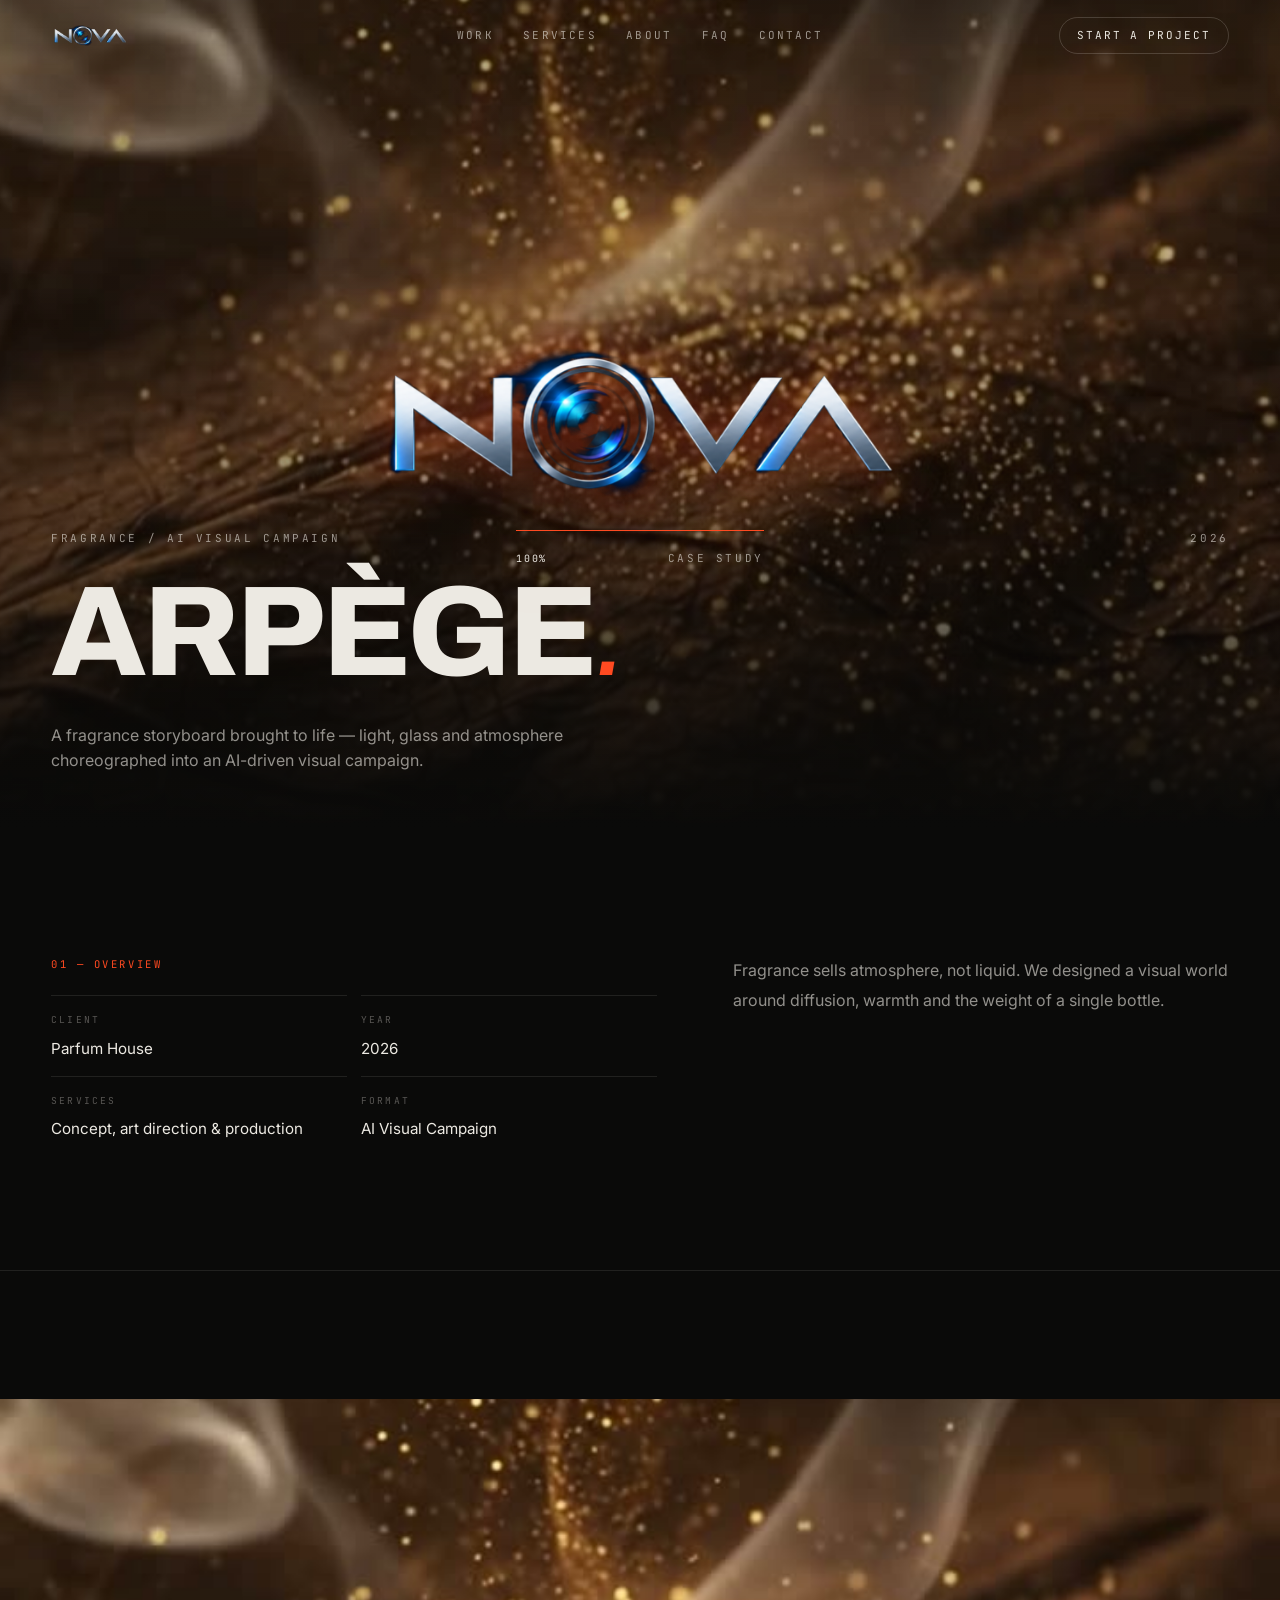
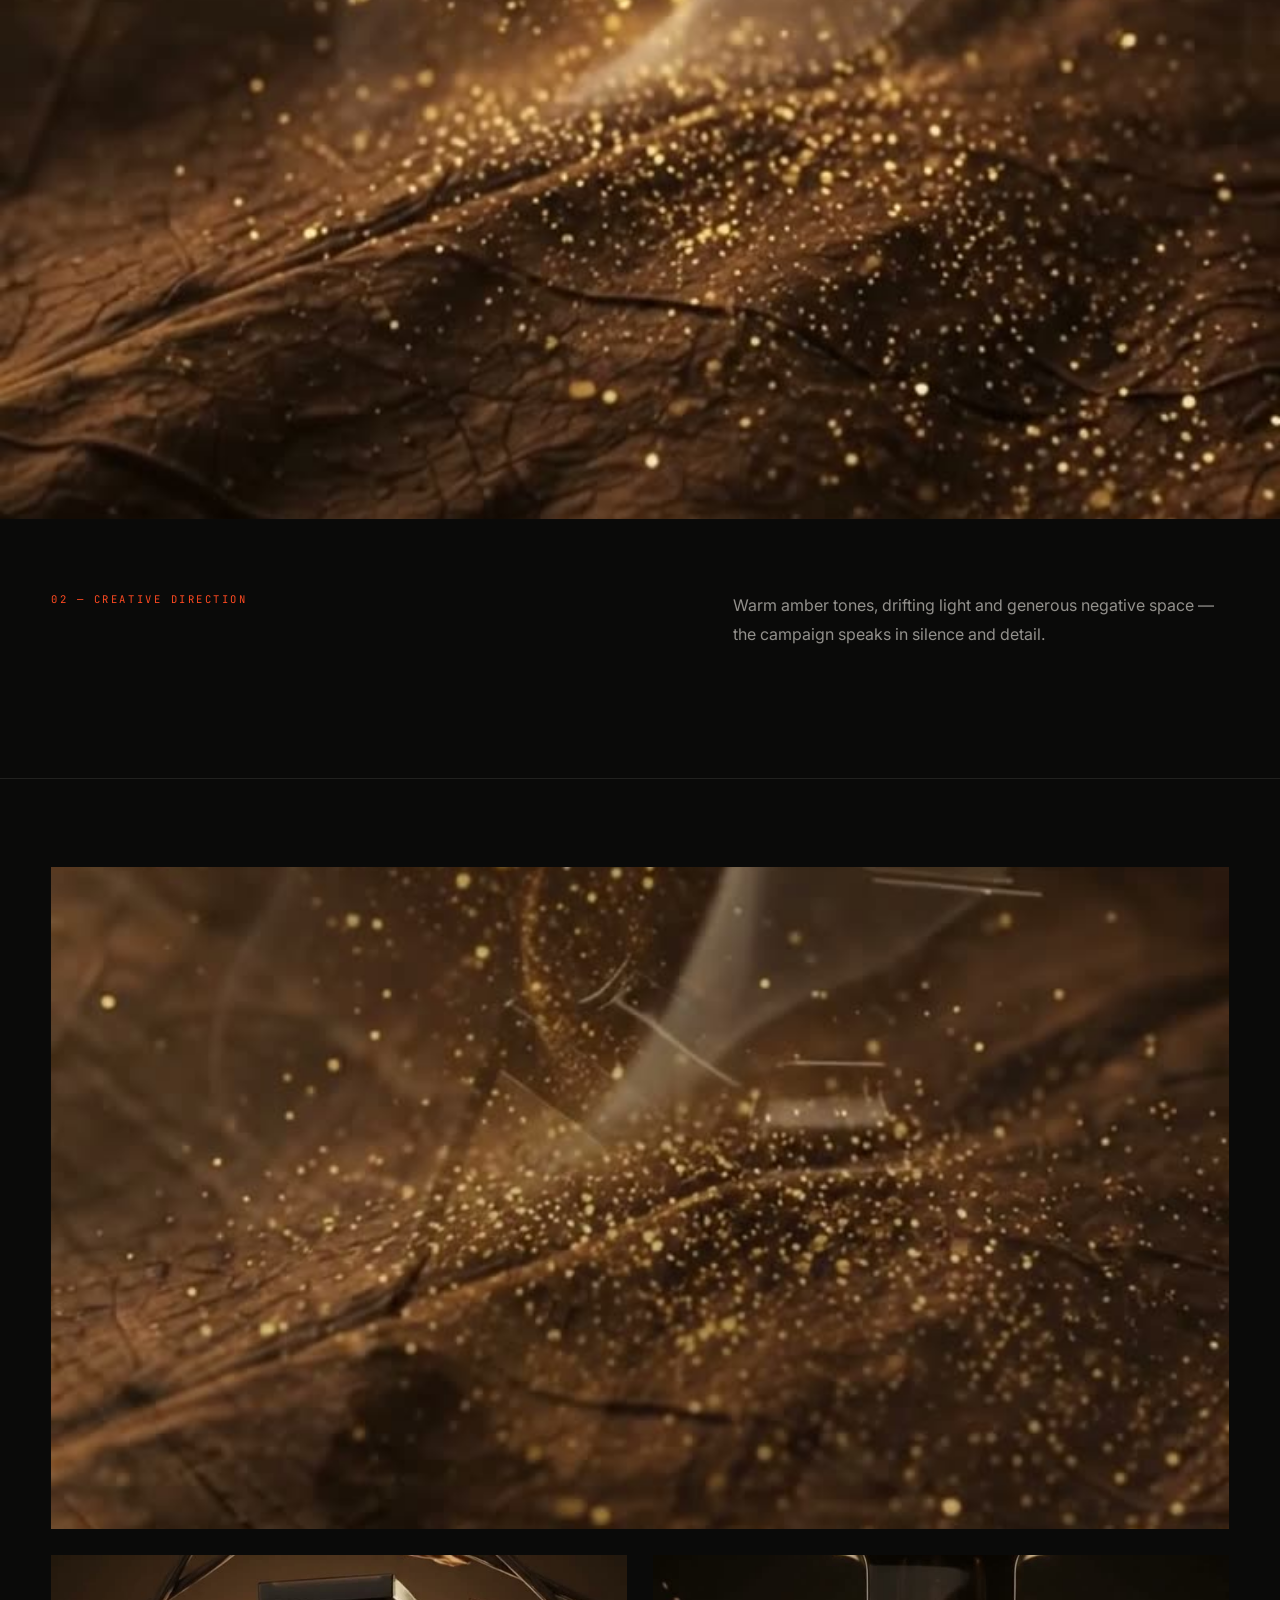
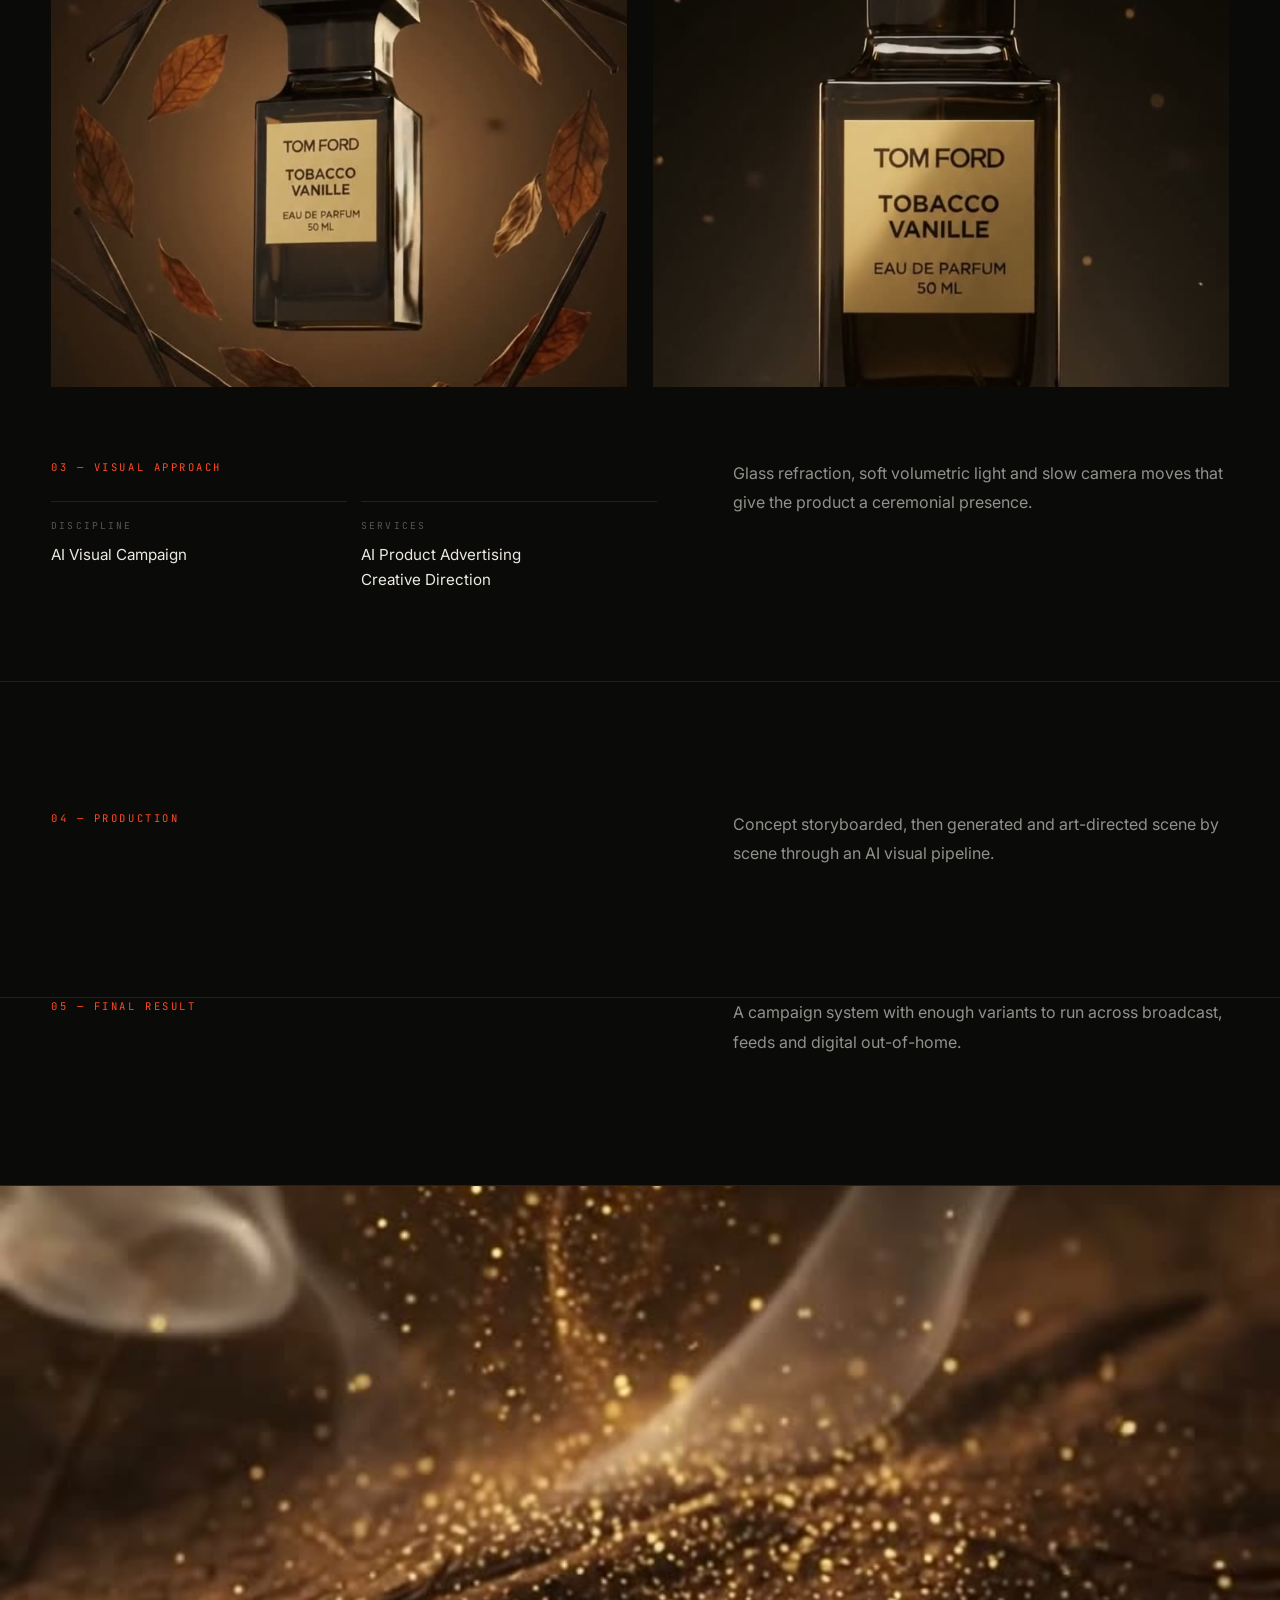
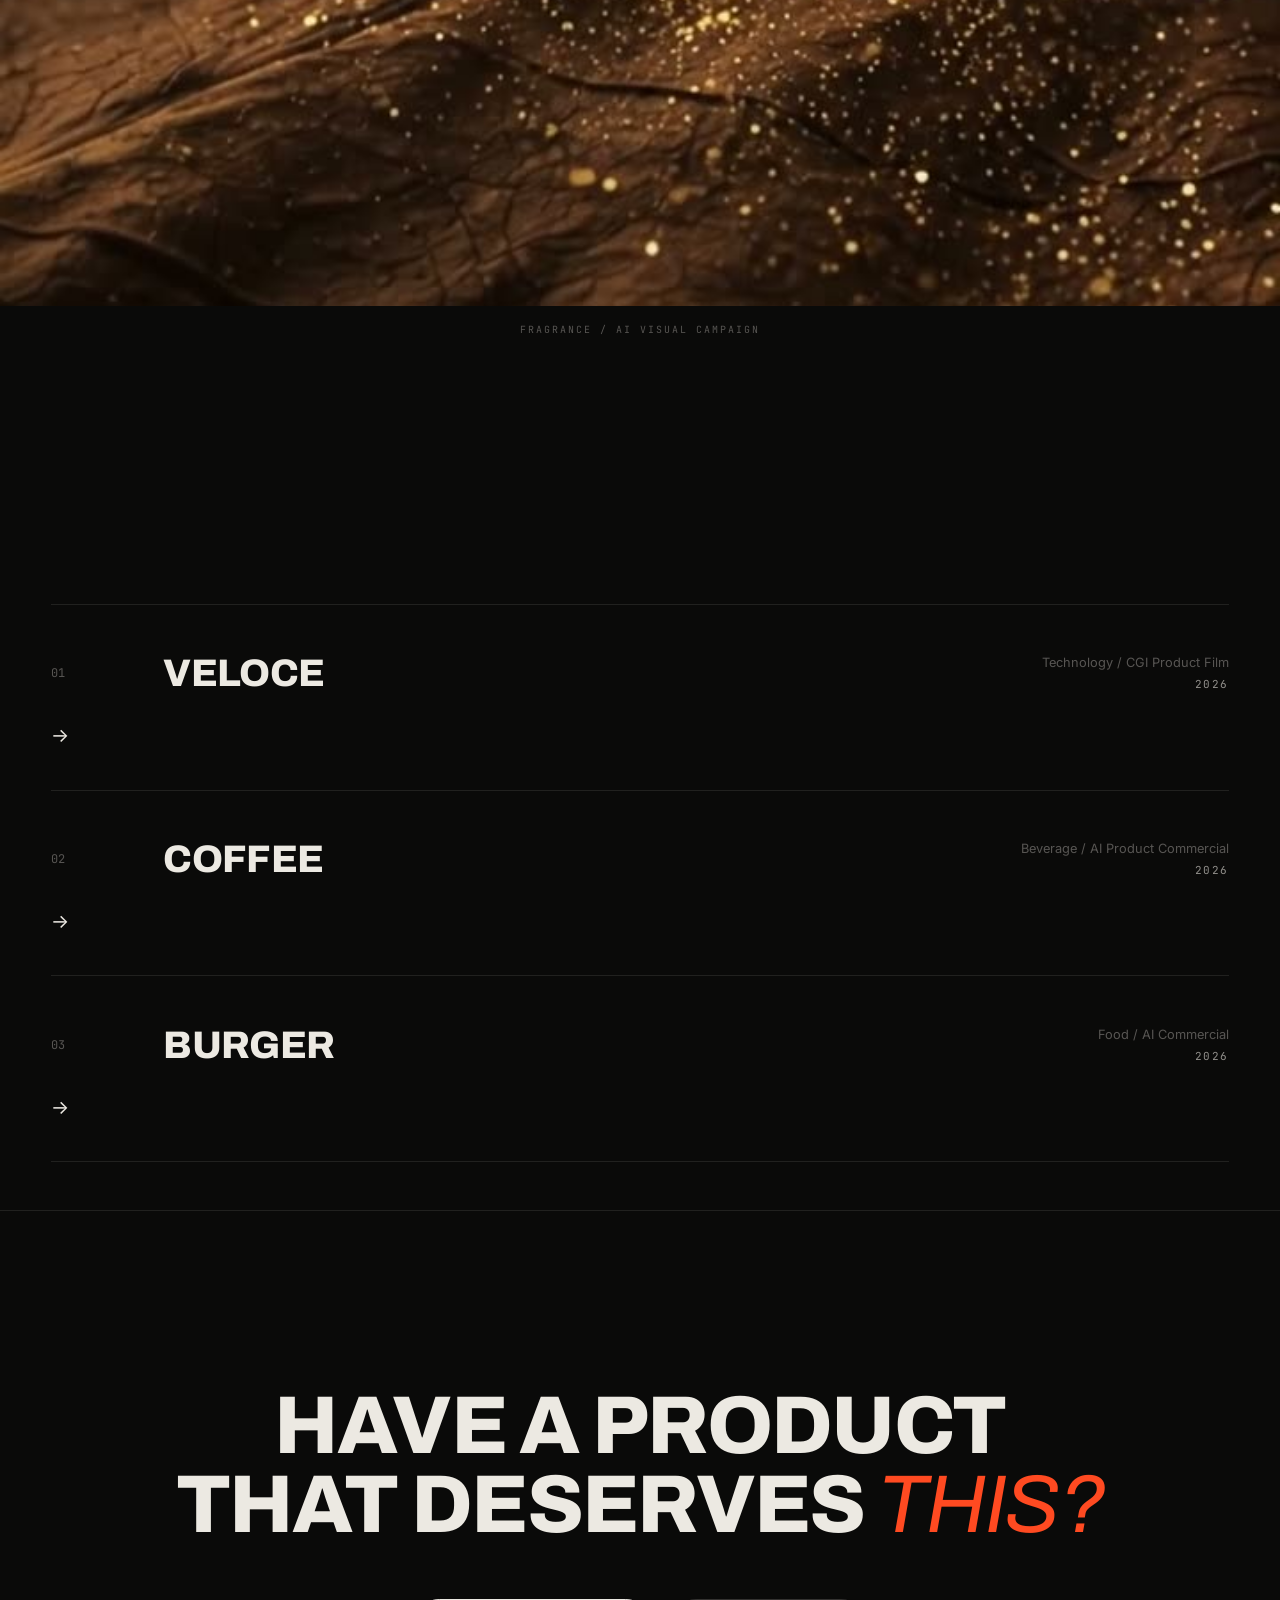
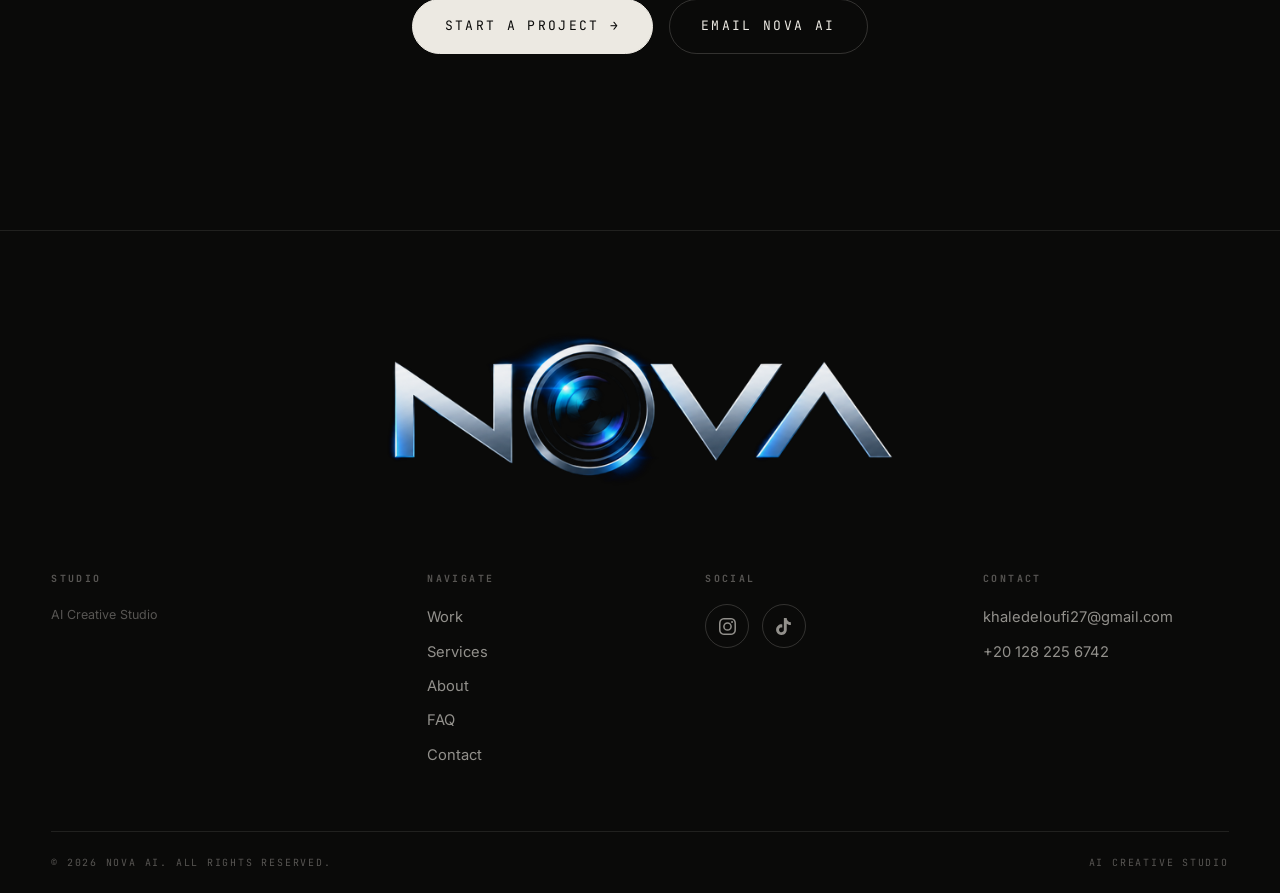
==== commit e2996bff: "feat: preloader — replace NOVA letters with the real logo, same large size, mask-rise entrance" ====
--- a/work/arpege/index.html
+++ b/work/arpege/index.html
@@ -70,10 +70,7 @@
     <div class="pl-curtain pl-curtain-bottom" aria-hidden="true"></div>
     <div class="preloader-inner">
       <div class="preloader-wordmark" aria-hidden="true">
-        <span class="pw-mask"><i>N</i></span>
-        <span class="pw-mask"><i>O</i></span>
-        <span class="pw-mask"><i>V</i></span>
-        <span class="pw-mask"><i>A</i></span>
+        <span class="pw-mask"><img src="../../assets/img/logo-640.png" alt=""></span>
       </div>
       <div class="preloader-line"><span></span></div>
       <div class="preloader-meta">
--- a/assets/css/main.css
+++ b/assets/css/main.css
@@ -119,16 +119,11 @@
 .preloader.reveal .preloader-inner{ transform:translateY(-9vh); opacity:0;
   filter:drop-shadow(0 0 30px rgba(255,74,33,.5)); }
 
-/* NOVA wordmark — letters rise from the mask, one by one */
-.preloader-wordmark{ display:flex; font-family:var(--font-d); font-weight:800; text-transform:uppercase;
-  font-size:clamp(3.4rem, 11.5vw, 7.5rem); line-height:.95; letter-spacing:.06em; }
-.pw-mask{ display:inline-block; overflow:hidden; padding-bottom:.06em; margin-bottom:-.06em; }
-.pw-mask i{ display:block; font-style:normal; transform:translateY(115%);
-  animation:pw-up .95s var(--ease) forwards; }
-.pw-mask:nth-child(1) i{ animation-delay:.1s; }
-.pw-mask:nth-child(2) i{ animation-delay:.2s; }
-.pw-mask:nth-child(3) i{ animation-delay:.3s; }
-.pw-mask:nth-child(4) i{ animation-delay:.4s; }
+/* logo — rises from the mask at load */
+.preloader-wordmark{ display:flex; justify-content:center; }
+.pw-mask{ display:inline-block; overflow:hidden; line-height:0; }
+.pw-mask img{ display:block; width:min(78vw, 34rem); height:auto; transform:translateY(115%);
+  animation:pw-up 1s var(--ease) .1s forwards; }
 @keyframes pw-up{ from{ transform:translateY(115%); } to{ transform:none; } }
 
 .preloader-line{ width:15.5rem; height:1px; background:var(--line-2); overflow:hidden; }
